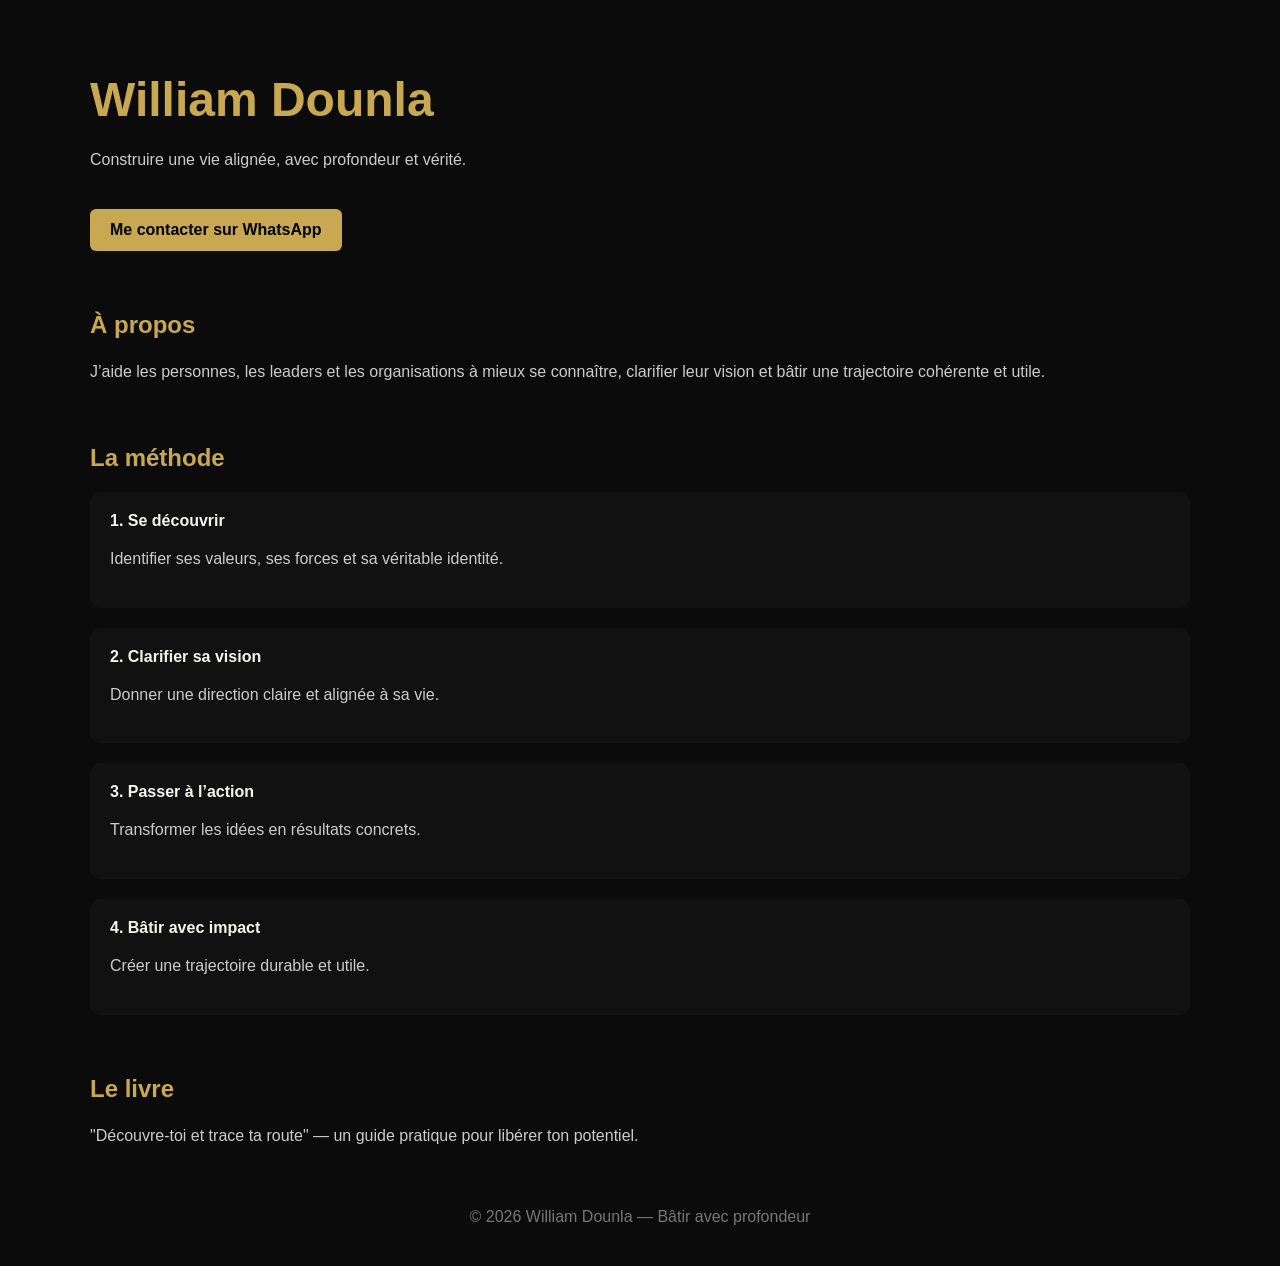
==== index.html @ b0b400df "Add files via upload" ====
<!DOCTYPE html>
<html lang="fr">
<head>
  <meta charset="UTF-8">
  <title>William Dounla</title>
  <meta name="viewport" content="width=device-width, initial-scale=1.0">

  <style>
    body {
      margin: 0;
      font-family: 'Segoe UI', sans-serif;
      background: #0b0b0b;
      color: #f5f5f0;
    }

    .container {
      max-width: 1100px;
      margin: auto;
      padding: 40px 20px;
    }

    h1 {
      font-size: 48px;
      color: #C8A951;
      margin-bottom: 20px;
    }

    h2 {
      color: #C8A951;
    }

    p {
      color: #ccc;
      line-height: 1.6;
    }

    .btn {
      display: inline-block;
      margin-top: 20px;
      padding: 12px 20px;
      background: #C8A951;
      color: black;
      text-decoration: none;
      border-radius: 6px;
      font-weight: bold;
    }

    .section {
      margin-top: 60px;
    }

    .card {
      background: #111;
      padding: 20px;
      border-radius: 10px;
      margin-top: 20px;
    }

    footer {
      margin-top: 60px;
      text-align: center;
      color: #777;
    }
  </style>
</head>

<body>

<div class="container">

  <h1>William Dounla</h1>

  <p>
    Construire une vie alignée, avec profondeur et vérité.
  </p>

  <a class="btn" href="https://wa.me/237699545260">Me contacter sur WhatsApp</a>

  <div class="section">
    <h2>À propos</h2>
    <p>
      J’aide les personnes, les leaders et les organisations à mieux se connaître,
      clarifier leur vision et bâtir une trajectoire cohérente et utile.
    </p>
  </div>

  <div class="section">
    <h2>La méthode</h2>

    <div class="card">
      <strong>1. Se découvrir</strong>
      <p>Identifier ses valeurs, ses forces et sa véritable identité.</p>
    </div>

    <div class="card">
      <strong>2. Clarifier sa vision</strong>
      <p>Donner une direction claire et alignée à sa vie.</p>
    </div>

    <div class="card">
      <strong>3. Passer à l’action</strong>
      <p>Transformer les idées en résultats concrets.</p>
    </div>

    <div class="card">
      <strong>4. Bâtir avec impact</strong>
      <p>Créer une trajectoire durable et utile.</p>
    </div>

  </div>

  <div class="section">
    <h2>Le livre</h2>
    <p>
      "Découvre-toi et trace ta route" — un guide pratique pour libérer ton potentiel.
    </p>
  </div>

  <footer>
    © 2026 William Dounla — Bâtir avec profondeur
  </footer>

</div>

</body>
</html>
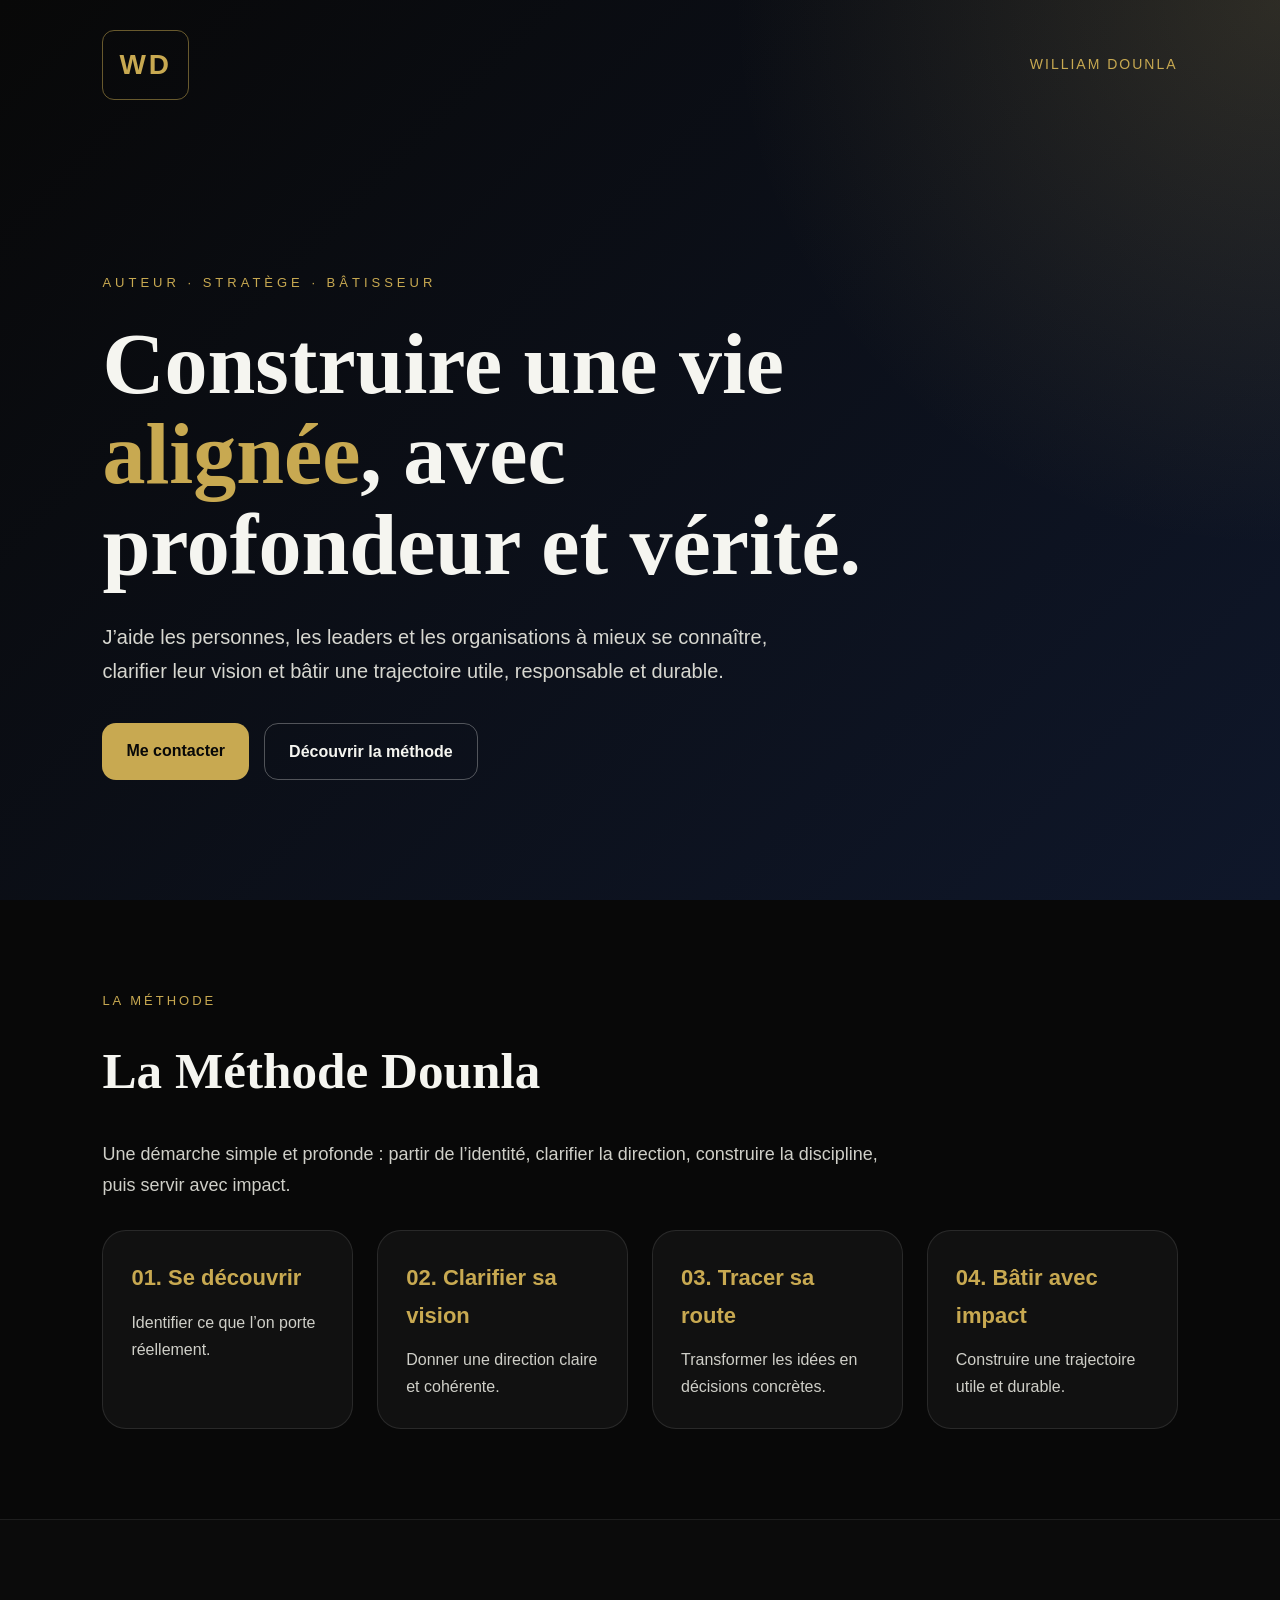
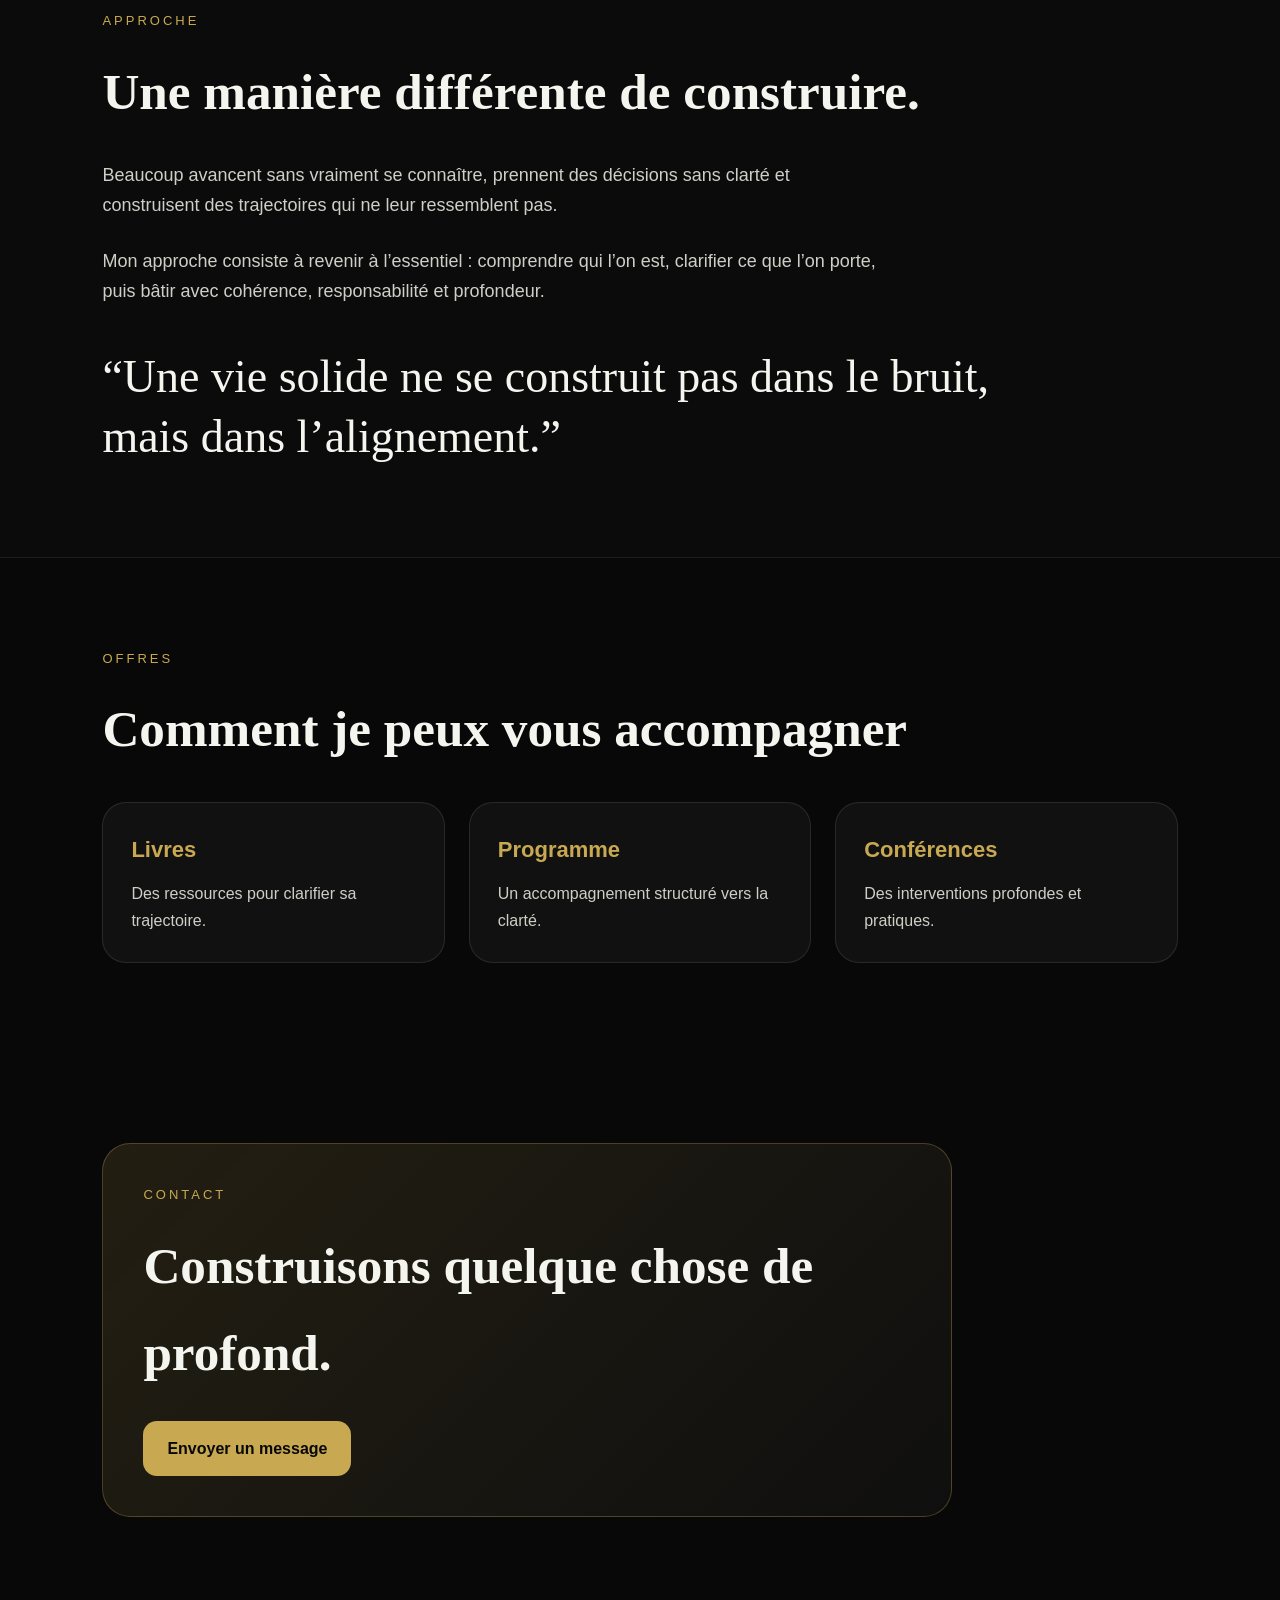
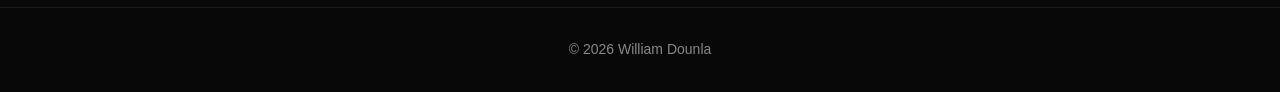
==== commit aa022d69: "Add files via upload" ====
--- a/index.html
+++ b/index.html
@@ -1,126 +1,316 @@
 <!DOCTYPE html>
 <html lang="fr">
 <head>
-  <meta charset="UTF-8">
+  <meta charset="UTF-8" />
+  <meta name="viewport" content="width=device-width, initial-scale=1.0" />
   <title>William Dounla</title>
-  <meta name="viewport" content="width=device-width, initial-scale=1.0">
 
   <style>
+    * {
+      margin: 0;
+      padding: 0;
+      box-sizing: border-box;
+    }
+
     body {
-      margin: 0;
-      font-family: 'Segoe UI', sans-serif;
-      background: #0b0b0b;
+      font-family: "Segoe UI", Arial, sans-serif;
+      background: #080808;
       color: #f5f5f0;
-    }
-
-    .container {
-      max-width: 1100px;
-      margin: auto;
-      padding: 40px 20px;
+      line-height: 1.7;
+    }
+
+    a {
+      text-decoration: none;
+    }
+
+    header {
+      min-height: 100vh;
+      padding: 30px 8%;
+      background:
+        radial-gradient(circle at top right, rgba(200,169,81,0.18), transparent 35%),
+        linear-gradient(135deg, #080808, #0f172a);
+      display: flex;
+      flex-direction: column;
+      justify-content: space-between;
+    }
+
+    nav {
+      display: flex;
+      justify-content: space-between;
+      align-items: center;
+    }
+
+    .logo {
+      color: #c8a951;
+      font-size: 28px;
+      font-weight: 700;
+      letter-spacing: 3px;
+      border: 1px solid rgba(200,169,81,0.5);
+      padding: 10px 16px;
+      border-radius: 12px;
+    }
+
+    nav span {
+      color: #c8a951;
+      font-size: 14px;
+      letter-spacing: 2px;
+      text-transform: uppercase;
+    }
+
+    .hero {
+      max-width: 850px;
+      padding: 90px 0;
+    }
+
+    .tag {
+      color: #c8a951;
+      text-transform: uppercase;
+      letter-spacing: 4px;
+      font-size: 13px;
+      margin-bottom: 25px;
     }
 
     h1 {
-      font-size: 48px;
-      color: #C8A951;
-      margin-bottom: 20px;
-    }
-
-    h2 {
-      color: #C8A951;
-    }
-
-    p {
-      color: #ccc;
-      line-height: 1.6;
+      font-family: Georgia, serif;
+      font-size: clamp(42px, 7vw, 86px);
+      line-height: 1.05;
+      margin-bottom: 30px;
+    }
+
+    h1 span {
+      color: #c8a951;
+    }
+
+    .hero p {
+      font-size: 20px;
+      color: #d7d7d0;
+      max-width: 720px;
+      margin-bottom: 35px;
+    }
+
+    .buttons {
+      display: flex;
+      flex-wrap: wrap;
+      gap: 15px;
     }
 
     .btn {
       display: inline-block;
-      margin-top: 20px;
-      padding: 12px 20px;
-      background: #C8A951;
-      color: black;
-      text-decoration: none;
-      border-radius: 6px;
-      font-weight: bold;
-    }
-
-    .section {
-      margin-top: 60px;
+      padding: 14px 24px;
+      border-radius: 14px;
+      font-weight: 700;
+      transition: 0.3s;
+    }
+
+    .btn-gold {
+      background: #c8a951;
+      color: #080808;
+    }
+
+    .btn-outline {
+      border: 1px solid rgba(245,245,240,0.3);
+      color: #f5f5f0;
+    }
+
+    .btn:hover {
+      transform: translateY(-3px);
+      opacity: 0.9;
+    }
+
+    section {
+      padding: 90px 8%;
+    }
+
+    .section-title {
+      color: #c8a951;
+      text-transform: uppercase;
+      letter-spacing: 3px;
+      font-size: 13px;
+      margin-bottom: 15px;
+    }
+
+    h2 {
+      font-family: Georgia, serif;
+      font-size: clamp(32px, 4vw, 52px);
+      margin-bottom: 25px;
+    }
+
+    .intro {
+      max-width: 780px;
+      color: #cfcfc8;
+      font-size: 18px;
+      margin-bottom: 25px;
+    }
+
+    .grid {
+      display: grid;
+      grid-template-columns: repeat(auto-fit, minmax(240px, 1fr));
+      gap: 24px;
+      margin-top: 30px;
     }
 
     .card {
-      background: #111;
-      padding: 20px;
-      border-radius: 10px;
-      margin-top: 20px;
+      background: rgba(255,255,255,0.04);
+      border: 1px solid rgba(255,255,255,0.1);
+      padding: 28px;
+      border-radius: 24px;
+    }
+
+    .card h3 {
+      color: #c8a951;
+      margin-bottom: 12px;
+      font-size: 22px;
+    }
+
+    .card p {
+      color: #cfcfc8;
+    }
+
+    .dark-section {
+      background: #0b0b0b;
+      border-top: 1px solid rgba(255,255,255,0.08);
+      border-bottom: 1px solid rgba(255,255,255,0.08);
+    }
+
+    .quote {
+      font-family: Georgia, serif;
+      font-size: clamp(28px, 4vw, 46px);
+      color: #f5f5f0;
+      max-width: 950px;
+      line-height: 1.3;
+      margin-top: 40px;
+    }
+
+    .contact-box {
+      background: linear-gradient(135deg, rgba(200,169,81,0.14), rgba(255,255,255,0.03));
+      border: 1px solid rgba(200,169,81,0.3);
+      border-radius: 28px;
+      padding: 40px;
+      max-width: 850px;
     }
 
     footer {
-      margin-top: 60px;
+      padding: 30px 8%;
+      color: #888;
+      border-top: 1px solid rgba(255,255,255,0.08);
       text-align: center;
-      color: #777;
+      font-size: 14px;
     }
   </style>
 </head>
 
 <body>
 
-<div class="container">
-
-  <h1>William Dounla</h1>
-
-  <p>
-    Construire une vie alignée, avec profondeur et vérité.
-  </p>
-
-  <a class="btn" href="https://wa.me/237699545260">Me contacter sur WhatsApp</a>
-
-  <div class="section">
-    <h2>À propos</h2>
+<header>
+  <nav>
+    <div class="logo">WD</div>
+    <span>William Dounla</span>
+  </nav>
+
+  <div class="hero">
+    <div class="tag">Auteur · Stratège · Bâtisseur</div>
+    <h1>Construire une vie <span>alignée</span>, avec profondeur et vérité.</h1>
     <p>
       J’aide les personnes, les leaders et les organisations à mieux se connaître,
-      clarifier leur vision et bâtir une trajectoire cohérente et utile.
+      clarifier leur vision et bâtir une trajectoire utile, responsable et durable.
     </p>
-  </div>
-
-  <div class="section">
-    <h2>La méthode</h2>
-
-    <div class="card">
-      <strong>1. Se découvrir</strong>
-      <p>Identifier ses valeurs, ses forces et sa véritable identité.</p>
-    </div>
-
-    <div class="card">
-      <strong>2. Clarifier sa vision</strong>
-      <p>Donner une direction claire et alignée à sa vie.</p>
-    </div>
-
-    <div class="card">
-      <strong>3. Passer à l’action</strong>
-      <p>Transformer les idées en résultats concrets.</p>
-    </div>
-
-    <div class="card">
-      <strong>4. Bâtir avec impact</strong>
-      <p>Créer une trajectoire durable et utile.</p>
-    </div>
-
-  </div>
-
-  <div class="section">
-    <h2>Le livre</h2>
-    <p>
-      "Découvre-toi et trace ta route" — un guide pratique pour libérer ton potentiel.
-    </p>
-  </div>
-
-  <footer>
-    © 2026 William Dounla — Bâtir avec profondeur
-  </footer>
-
-</div>
+
+    <div class="buttons">
+      <a class="btn btn-gold" href="#contact">Me contacter</a>
+      <a class="btn btn-outline" href="#methode">Découvrir la méthode</a>
+    </div>
+  </div>
+</header>
+
+<section id="methode">
+  <div class="section-title">La méthode</div>
+  <h2>La Méthode Dounla</h2>
+
+  <p class="intro">
+    Une démarche simple et profonde : partir de l’identité, clarifier la direction,
+    construire la discipline, puis servir avec impact.
+  </p>
+
+  <div class="grid">
+    <div class="card">
+      <h3>01. Se découvrir</h3>
+      <p>Identifier ce que l’on porte réellement.</p>
+    </div>
+
+    <div class="card">
+      <h3>02. Clarifier sa vision</h3>
+      <p>Donner une direction claire et cohérente.</p>
+    </div>
+
+    <div class="card">
+      <h3>03. Tracer sa route</h3>
+      <p>Transformer les idées en décisions concrètes.</p>
+    </div>
+
+    <div class="card">
+      <h3>04. Bâtir avec impact</h3>
+      <p>Construire une trajectoire utile et durable.</p>
+    </div>
+  </div>
+</section>
+
+<section class="dark-section">
+  <div class="section-title">Approche</div>
+  <h2>Une manière différente de construire.</h2>
+
+  <p class="intro">
+    Beaucoup avancent sans vraiment se connaître, prennent des décisions sans clarté
+    et construisent des trajectoires qui ne leur ressemblent pas.
+  </p>
+
+  <p class="intro">
+    Mon approche consiste à revenir à l’essentiel : comprendre qui l’on est,
+    clarifier ce que l’on porte, puis bâtir avec cohérence, responsabilité
+    et profondeur.
+  </p>
+
+  <div class="quote">
+    “Une vie solide ne se construit pas dans le bruit,
+    mais dans l’alignement.”
+  </div>
+</section>
+
+<section>
+  <div class="section-title">Offres</div>
+  <h2>Comment je peux vous accompagner</h2>
+
+  <div class="grid">
+    <div class="card">
+      <h3>Livres</h3>
+      <p>Des ressources pour clarifier sa trajectoire.</p>
+    </div>
+
+    <div class="card">
+      <h3>Programme</h3>
+      <p>Un accompagnement structuré vers la clarté.</p>
+    </div>
+
+    <div class="card">
+      <h3>Conférences</h3>
+      <p>Des interventions profondes et pratiques.</p>
+    </div>
+  </div>
+</section>
+
+<section id="contact">
+  <div class="contact-box">
+    <div class="section-title">Contact</div>
+    <h2>Construisons quelque chose de profond.</h2>
+
+    <a class="btn btn-gold" href="mailto:contact@williamdounla.com">
+      Envoyer un message
+    </a>
+  </div>
+</section>
+
+<footer>
+  © 2026 William Dounla
+</footer>
 
 </body>
 </html>
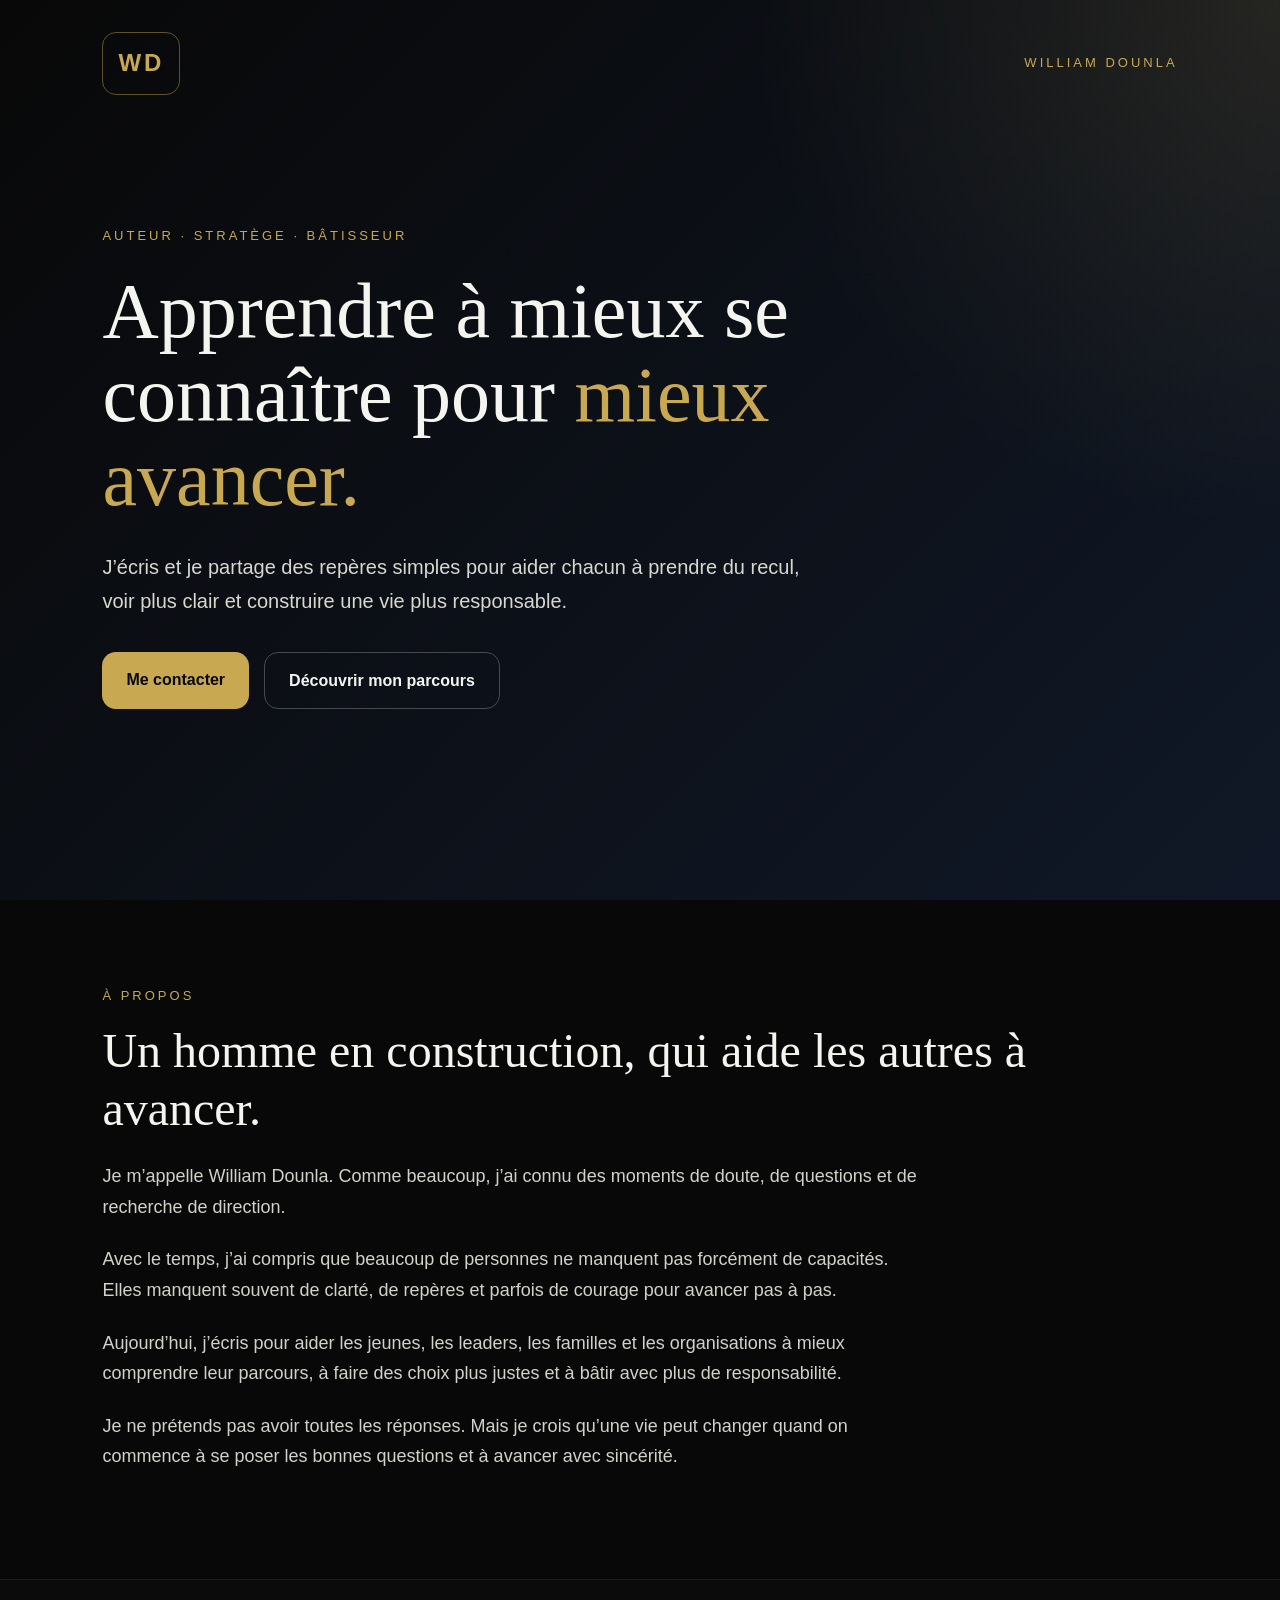
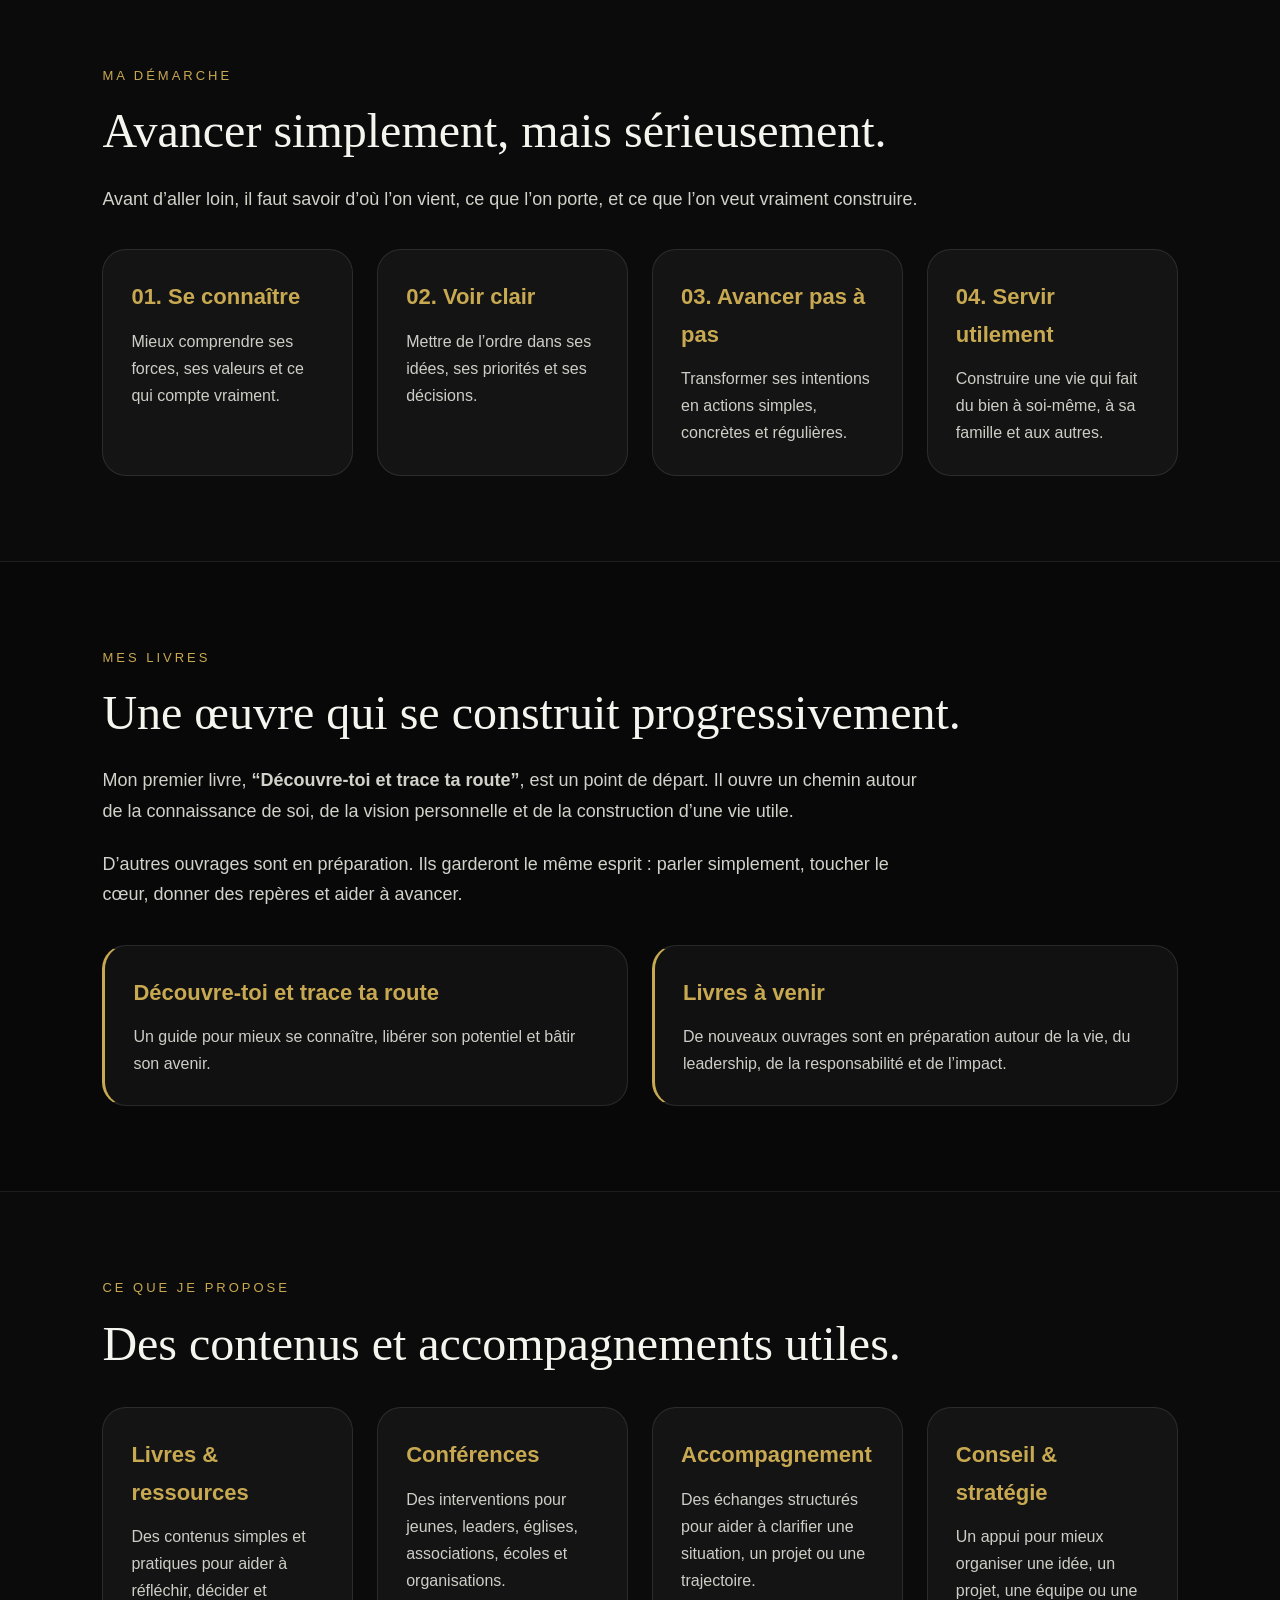
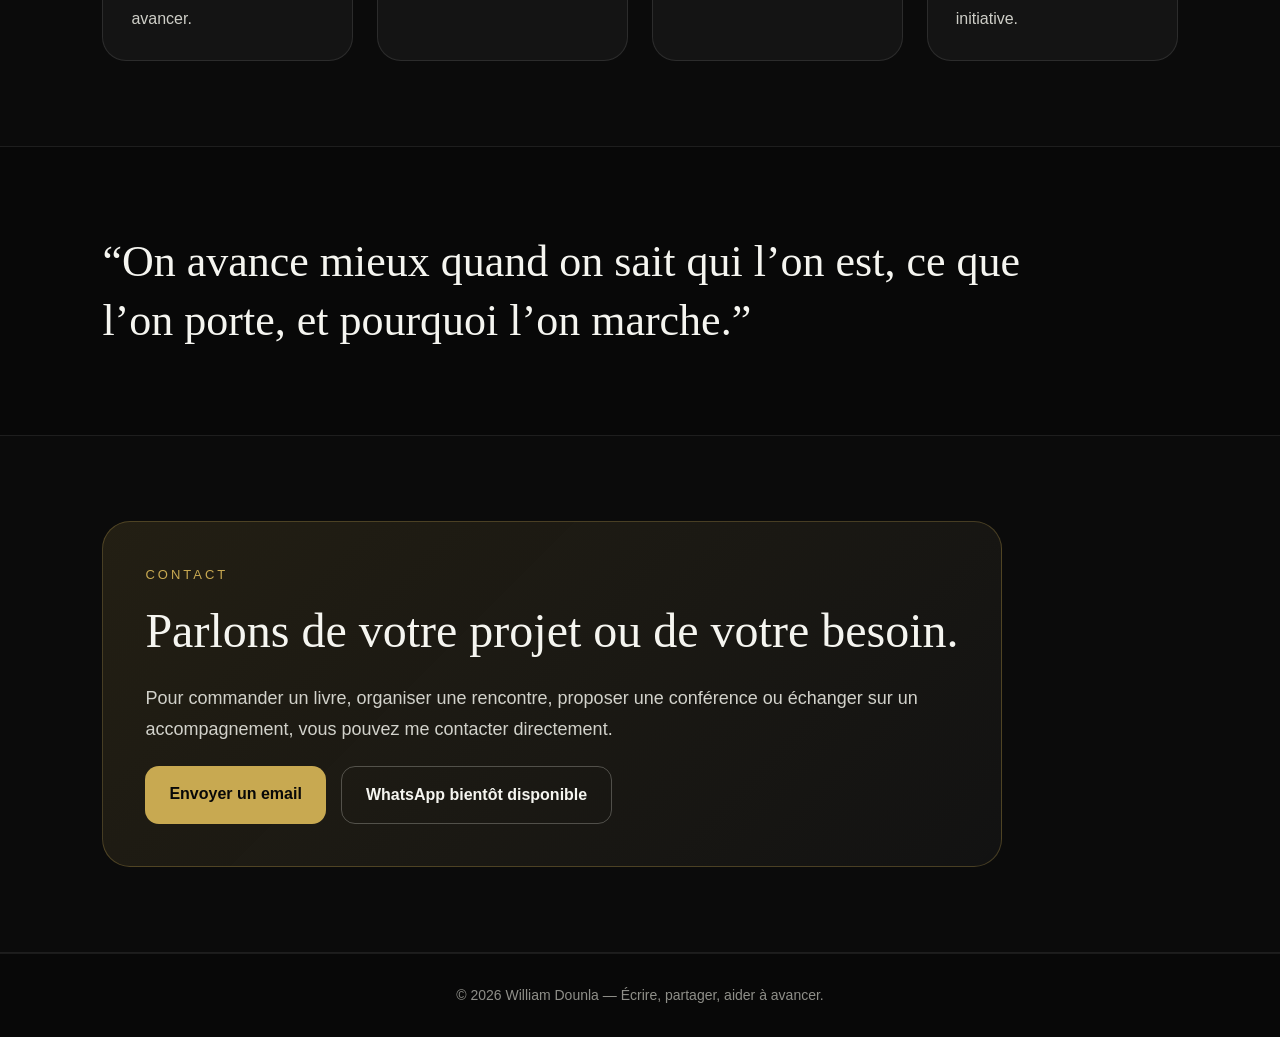
==== commit 4515728f: "Add files via upload" ====
--- a/index.html
+++ b/index.html
@@ -3,7 +3,7 @@
 <head>
   <meta charset="UTF-8" />
   <meta name="viewport" content="width=device-width, initial-scale=1.0" />
-  <title>William Dounla</title>
+  <title>William Dounla | Auteur & Stratège</title>
 
   <style>
     * {
@@ -12,6 +12,10 @@
       box-sizing: border-box;
     }
 
+    html {
+      scroll-behavior: smooth;
+    }
+
     body {
       font-family: "Segoe UI", Arial, sans-serif;
       background: #080808;
@@ -21,60 +25,62 @@
 
     a {
       text-decoration: none;
+      color: inherit;
     }
 
     header {
       min-height: 100vh;
-      padding: 30px 8%;
+      padding: 32px 8%;
       background:
-        radial-gradient(circle at top right, rgba(200,169,81,0.18), transparent 35%),
-        linear-gradient(135deg, #080808, #0f172a);
+        radial-gradient(circle at top right, rgba(200,169,81,0.13), transparent 34%),
+        linear-gradient(135deg, #080808, #101827);
       display: flex;
       flex-direction: column;
-      justify-content: space-between;
     }
 
     nav {
       display: flex;
       justify-content: space-between;
       align-items: center;
+      margin-bottom: 90px;
     }
 
     .logo {
-      color: #c8a951;
-      font-size: 28px;
+      border: 1px solid rgba(200,169,81,0.45);
+      color: #c8a951;
+      padding: 10px 15px;
+      border-radius: 14px;
       font-weight: 700;
       letter-spacing: 3px;
-      border: 1px solid rgba(200,169,81,0.5);
-      padding: 10px 16px;
-      border-radius: 12px;
-    }
-
-    nav span {
-      color: #c8a951;
-      font-size: 14px;
-      letter-spacing: 2px;
+      font-size: 24px;
+    }
+
+    .nav-name {
+      color: #c8a951;
+      font-size: 13px;
+      letter-spacing: 3px;
       text-transform: uppercase;
     }
 
     .hero {
-      max-width: 850px;
-      padding: 90px 0;
-    }
-
-    .tag {
-      color: #c8a951;
+      max-width: 880px;
+      margin-top: 40px;
+    }
+
+    .small-title {
+      color: #c8a951;
+      letter-spacing: 3px;
       text-transform: uppercase;
-      letter-spacing: 4px;
       font-size: 13px;
-      margin-bottom: 25px;
+      margin-bottom: 22px;
     }
 
     h1 {
       font-family: Georgia, serif;
-      font-size: clamp(42px, 7vw, 86px);
-      line-height: 1.05;
-      margin-bottom: 30px;
+      font-size: clamp(42px, 7vw, 78px);
+      line-height: 1.08;
+      margin-bottom: 28px;
+      font-weight: 500;
     }
 
     h1 span {
@@ -82,10 +88,10 @@
     }
 
     .hero p {
+      max-width: 720px;
+      color: #d8d8d0;
       font-size: 20px;
-      color: #d7d7d0;
-      max-width: 720px;
-      margin-bottom: 35px;
+      margin-bottom: 34px;
     }
 
     .buttons {
@@ -99,7 +105,7 @@
       padding: 14px 24px;
       border-radius: 14px;
       font-weight: 700;
-      transition: 0.3s;
+      transition: 0.3s ease;
     }
 
     .btn-gold {
@@ -107,46 +113,54 @@
       color: #080808;
     }
 
-    .btn-outline {
-      border: 1px solid rgba(245,245,240,0.3);
+    .btn-dark {
+      border: 1px solid rgba(245,245,240,0.25);
       color: #f5f5f0;
     }
 
     .btn:hover {
-      transform: translateY(-3px);
+      transform: translateY(-2px);
       opacity: 0.9;
     }
 
     section {
-      padding: 90px 8%;
-    }
-
-    .section-title {
-      color: #c8a951;
+      padding: 85px 8%;
+    }
+
+    .dark-section {
+      background: #0b0b0b;
+      border-top: 1px solid rgba(255,255,255,0.08);
+      border-bottom: 1px solid rgba(255,255,255,0.08);
+    }
+
+    .section-label {
+      color: #c8a951;
+      font-size: 13px;
+      letter-spacing: 3px;
       text-transform: uppercase;
-      letter-spacing: 3px;
-      font-size: 13px;
       margin-bottom: 15px;
     }
 
     h2 {
       font-family: Georgia, serif;
-      font-size: clamp(32px, 4vw, 52px);
-      margin-bottom: 25px;
-    }
-
-    .intro {
-      max-width: 780px;
-      color: #cfcfc8;
+      font-size: clamp(31px, 4vw, 48px);
+      line-height: 1.2;
+      margin-bottom: 24px;
+      font-weight: 500;
+    }
+
+    .text {
+      max-width: 820px;
+      color: #d2d2cb;
       font-size: 18px;
-      margin-bottom: 25px;
+      margin-bottom: 22px;
     }
 
     .grid {
       display: grid;
       grid-template-columns: repeat(auto-fit, minmax(240px, 1fr));
       gap: 24px;
-      margin-top: 30px;
+      margin-top: 35px;
     }
 
     .card {
@@ -158,43 +172,72 @@
 
     .card h3 {
       color: #c8a951;
+      font-size: 22px;
       margin-bottom: 12px;
-      font-size: 22px;
     }
 
     .card p {
-      color: #cfcfc8;
-    }
-
-    .dark-section {
-      background: #0b0b0b;
-      border-top: 1px solid rgba(255,255,255,0.08);
-      border-bottom: 1px solid rgba(255,255,255,0.08);
+      color: #cecec7;
+      font-size: 16px;
+    }
+
+    .book-card {
+      border-left: 3px solid #c8a951;
     }
 
     .quote {
       font-family: Georgia, serif;
-      font-size: clamp(28px, 4vw, 46px);
+      font-size: clamp(28px, 4vw, 44px);
+      line-height: 1.35;
+      max-width: 950px;
       color: #f5f5f0;
-      max-width: 950px;
-      line-height: 1.3;
-      margin-top: 40px;
+    }
+
+    .quote span {
+      color: #c8a951;
     }
 
     .contact-box {
-      background: linear-gradient(135deg, rgba(200,169,81,0.14), rgba(255,255,255,0.03));
-      border: 1px solid rgba(200,169,81,0.3);
+      max-width: 900px;
+      padding: 42px;
       border-radius: 28px;
-      padding: 40px;
-      max-width: 850px;
+      border: 1px solid rgba(200,169,81,0.28);
+      background: linear-gradient(135deg, rgba(200,169,81,0.13), rgba(255,255,255,0.03));
     }
 
     footer {
       padding: 30px 8%;
-      color: #888;
+      text-align: center;
+      color: #8f8f89;
       border-top: 1px solid rgba(255,255,255,0.08);
-      text-align: center;
       font-size: 14px;
+    }
+
+    @media (max-width: 720px) {
+      header {
+        min-height: auto;
+        padding: 28px 6% 70px;
+      }
+
+      nav {
+        align-items: flex-start;
+        flex-direction: column;
+        gap: 14px;
+        margin-bottom: 60px;
+      }
+
+      section {
+        padding: 65px 6%;
+      }
+
+      .hero p,
+      .text {
+        font-size: 17px;
+      }
+
+      .contact-box {
+        padding: 28px;
+      }
     }
   </style>
 </head>
@@ -204,112 +247,166 @@
 <header>
   <nav>
     <div class="logo">WD</div>
-    <span>William Dounla</span>
+    <div class="nav-name">William Dounla</div>
   </nav>
 
   <div class="hero">
-    <div class="tag">Auteur · Stratège · Bâtisseur</div>
-    <h1>Construire une vie <span>alignée</span>, avec profondeur et vérité.</h1>
+    <div class="small-title">Auteur · Stratège · Bâtisseur</div>
+
+    <h1>Apprendre à mieux se connaître pour <span>mieux avancer.</span></h1>
+
     <p>
-      J’aide les personnes, les leaders et les organisations à mieux se connaître,
-      clarifier leur vision et bâtir une trajectoire utile, responsable et durable.
+      J’écris et je partage des repères simples pour aider chacun à prendre du recul,
+      voir plus clair et construire une vie plus responsable.
     </p>
 
     <div class="buttons">
       <a class="btn btn-gold" href="#contact">Me contacter</a>
-      <a class="btn btn-outline" href="#methode">Découvrir la méthode</a>
+      <a class="btn btn-dark" href="#apropos">Découvrir mon parcours</a>
     </div>
   </div>
 </header>
 
-<section id="methode">
-  <div class="section-title">La méthode</div>
-  <h2>La Méthode Dounla</h2>
-
-  <p class="intro">
-    Une démarche simple et profonde : partir de l’identité, clarifier la direction,
-    construire la discipline, puis servir avec impact.
+<section id="apropos">
+  <div class="section-label">À propos</div>
+  <h2>Un homme en construction, qui aide les autres à avancer.</h2>
+
+  <p class="text">
+    Je m’appelle William Dounla. Comme beaucoup, j’ai connu des moments de doute,
+    de questions et de recherche de direction.
+  </p>
+
+  <p class="text">
+    Avec le temps, j’ai compris que beaucoup de personnes ne manquent pas forcément
+    de capacités. Elles manquent souvent de clarté, de repères et parfois de courage
+    pour avancer pas à pas.
+  </p>
+
+  <p class="text">
+    Aujourd’hui, j’écris pour aider les jeunes, les leaders, les familles et les
+    organisations à mieux comprendre leur parcours, à faire des choix plus justes
+    et à bâtir avec plus de responsabilité.
+  </p>
+
+  <p class="text">
+    Je ne prétends pas avoir toutes les réponses. Mais je crois qu’une vie peut
+    changer quand on commence à se poser les bonnes questions et à avancer avec sincérité.
+  </p>
+</section>
+
+<section class="dark-section" id="demarche">
+  <div class="section-label">Ma démarche</div>
+  <h2>Avancer simplement, mais sérieusement.</h2>
+
+  <p class="text">
+    Avant d’aller loin, il faut savoir d’où l’on vient, ce que l’on porte,
+    et ce que l’on veut vraiment construire.
   </p>
 
   <div class="grid">
     <div class="card">
-      <h3>01. Se découvrir</h3>
-      <p>Identifier ce que l’on porte réellement.</p>
-    </div>
-
-    <div class="card">
-      <h3>02. Clarifier sa vision</h3>
-      <p>Donner une direction claire et cohérente.</p>
-    </div>
-
-    <div class="card">
-      <h3>03. Tracer sa route</h3>
-      <p>Transformer les idées en décisions concrètes.</p>
-    </div>
-
-    <div class="card">
-      <h3>04. Bâtir avec impact</h3>
-      <p>Construire une trajectoire utile et durable.</p>
-    </div>
-  </div>
-</section>
-
-<section class="dark-section">
-  <div class="section-title">Approche</div>
-  <h2>Une manière différente de construire.</h2>
-
-  <p class="intro">
-    Beaucoup avancent sans vraiment se connaître, prennent des décisions sans clarté
-    et construisent des trajectoires qui ne leur ressemblent pas.
-  </p>
-
-  <p class="intro">
-    Mon approche consiste à revenir à l’essentiel : comprendre qui l’on est,
-    clarifier ce que l’on porte, puis bâtir avec cohérence, responsabilité
-    et profondeur.
-  </p>
-
+      <h3>01. Se connaître</h3>
+      <p>Mieux comprendre ses forces, ses valeurs et ce qui compte vraiment.</p>
+    </div>
+
+    <div class="card">
+      <h3>02. Voir clair</h3>
+      <p>Mettre de l’ordre dans ses idées, ses priorités et ses décisions.</p>
+    </div>
+
+    <div class="card">
+      <h3>03. Avancer pas à pas</h3>
+      <p>Transformer ses intentions en actions simples, concrètes et régulières.</p>
+    </div>
+
+    <div class="card">
+      <h3>04. Servir utilement</h3>
+      <p>Construire une vie qui fait du bien à soi-même, à sa famille et aux autres.</p>
+    </div>
+  </div>
+</section>
+
+<section id="livres">
+  <div class="section-label">Mes livres</div>
+  <h2>Une œuvre qui se construit progressivement.</h2>
+
+  <p class="text">
+    Mon premier livre, <strong>“Découvre-toi et trace ta route”</strong>, est un point de départ.
+    Il ouvre un chemin autour de la connaissance de soi, de la vision personnelle
+    et de la construction d’une vie utile.
+  </p>
+
+  <p class="text">
+    D’autres ouvrages sont en préparation. Ils garderont le même esprit :
+    parler simplement, toucher le cœur, donner des repères et aider à avancer.
+  </p>
+
+  <div class="grid">
+    <div class="card book-card">
+      <h3>Découvre-toi et trace ta route</h3>
+      <p>Un guide pour mieux se connaître, libérer son potentiel et bâtir son avenir.</p>
+    </div>
+
+    <div class="card book-card">
+      <h3>Livres à venir</h3>
+      <p>De nouveaux ouvrages sont en préparation autour de la vie, du leadership, de la responsabilité et de l’impact.</p>
+    </div>
+  </div>
+</section>
+
+<section class="dark-section" id="offres">
+  <div class="section-label">Ce que je propose</div>
+  <h2>Des contenus et accompagnements utiles.</h2>
+
+  <div class="grid">
+    <div class="card">
+      <h3>Livres & ressources</h3>
+      <p>Des contenus simples et pratiques pour aider à réfléchir, décider et avancer.</p>
+    </div>
+
+    <div class="card">
+      <h3>Conférences</h3>
+      <p>Des interventions pour jeunes, leaders, églises, associations, écoles et organisations.</p>
+    </div>
+
+    <div class="card">
+      <h3>Accompagnement</h3>
+      <p>Des échanges structurés pour aider à clarifier une situation, un projet ou une trajectoire.</p>
+    </div>
+
+    <div class="card">
+      <h3>Conseil & stratégie</h3>
+      <p>Un appui pour mieux organiser une idée, un projet, une équipe ou une initiative.</p>
+    </div>
+  </div>
+</section>
+
+<section>
   <div class="quote">
-    “Une vie solide ne se construit pas dans le bruit,
-    mais dans l’alignement.”
-  </div>
-</section>
-
-<section>
-  <div class="section-title">Offres</div>
-  <h2>Comment je peux vous accompagner</h2>
-
-  <div class="grid">
-    <div class="card">
-      <h3>Livres</h3>
-      <p>Des ressources pour clarifier sa trajectoire.</p>
-    </div>
-
-    <div class="card">
-      <h3>Programme</h3>
-      <p>Un accompagnement structuré vers la clarté.</p>
-    </div>
-
-    <div class="card">
-      <h3>Conférences</h3>
-      <p>Des interventions profondes et pratiques.</p>
-    </div>
-  </div>
-</section>
-
-<section id="contact">
+    “On avance mieux quand on sait qui l’on est,
+    ce que l’on porte, et pourquoi l’on marche.”
+  </div>
+</section>
+
+<section id="contact" class="dark-section">
   <div class="contact-box">
-    <div class="section-title">Contact</div>
-    <h2>Construisons quelque chose de profond.</h2>
-
-    <a class="btn btn-gold" href="mailto:contact@williamdounla.com">
-      Envoyer un message
-    </a>
+    <div class="section-label">Contact</div>
+    <h2>Parlons de votre projet ou de votre besoin.</h2>
+
+    <p class="text">
+      Pour commander un livre, organiser une rencontre, proposer une conférence
+      ou échanger sur un accompagnement, vous pouvez me contacter directement.
+    </p>
+
+    <div class="buttons">
+      <a class="btn btn-gold" href="mailto:contact@williamdounla.com">Envoyer un email</a>
+      <a class="btn btn-dark" href="#">WhatsApp bientôt disponible</a>
+    </div>
   </div>
 </section>
 
 <footer>
-  © 2026 William Dounla
+  © 2026 William Dounla — Écrire, partager, aider à avancer.
 </footer>
 
 </body>
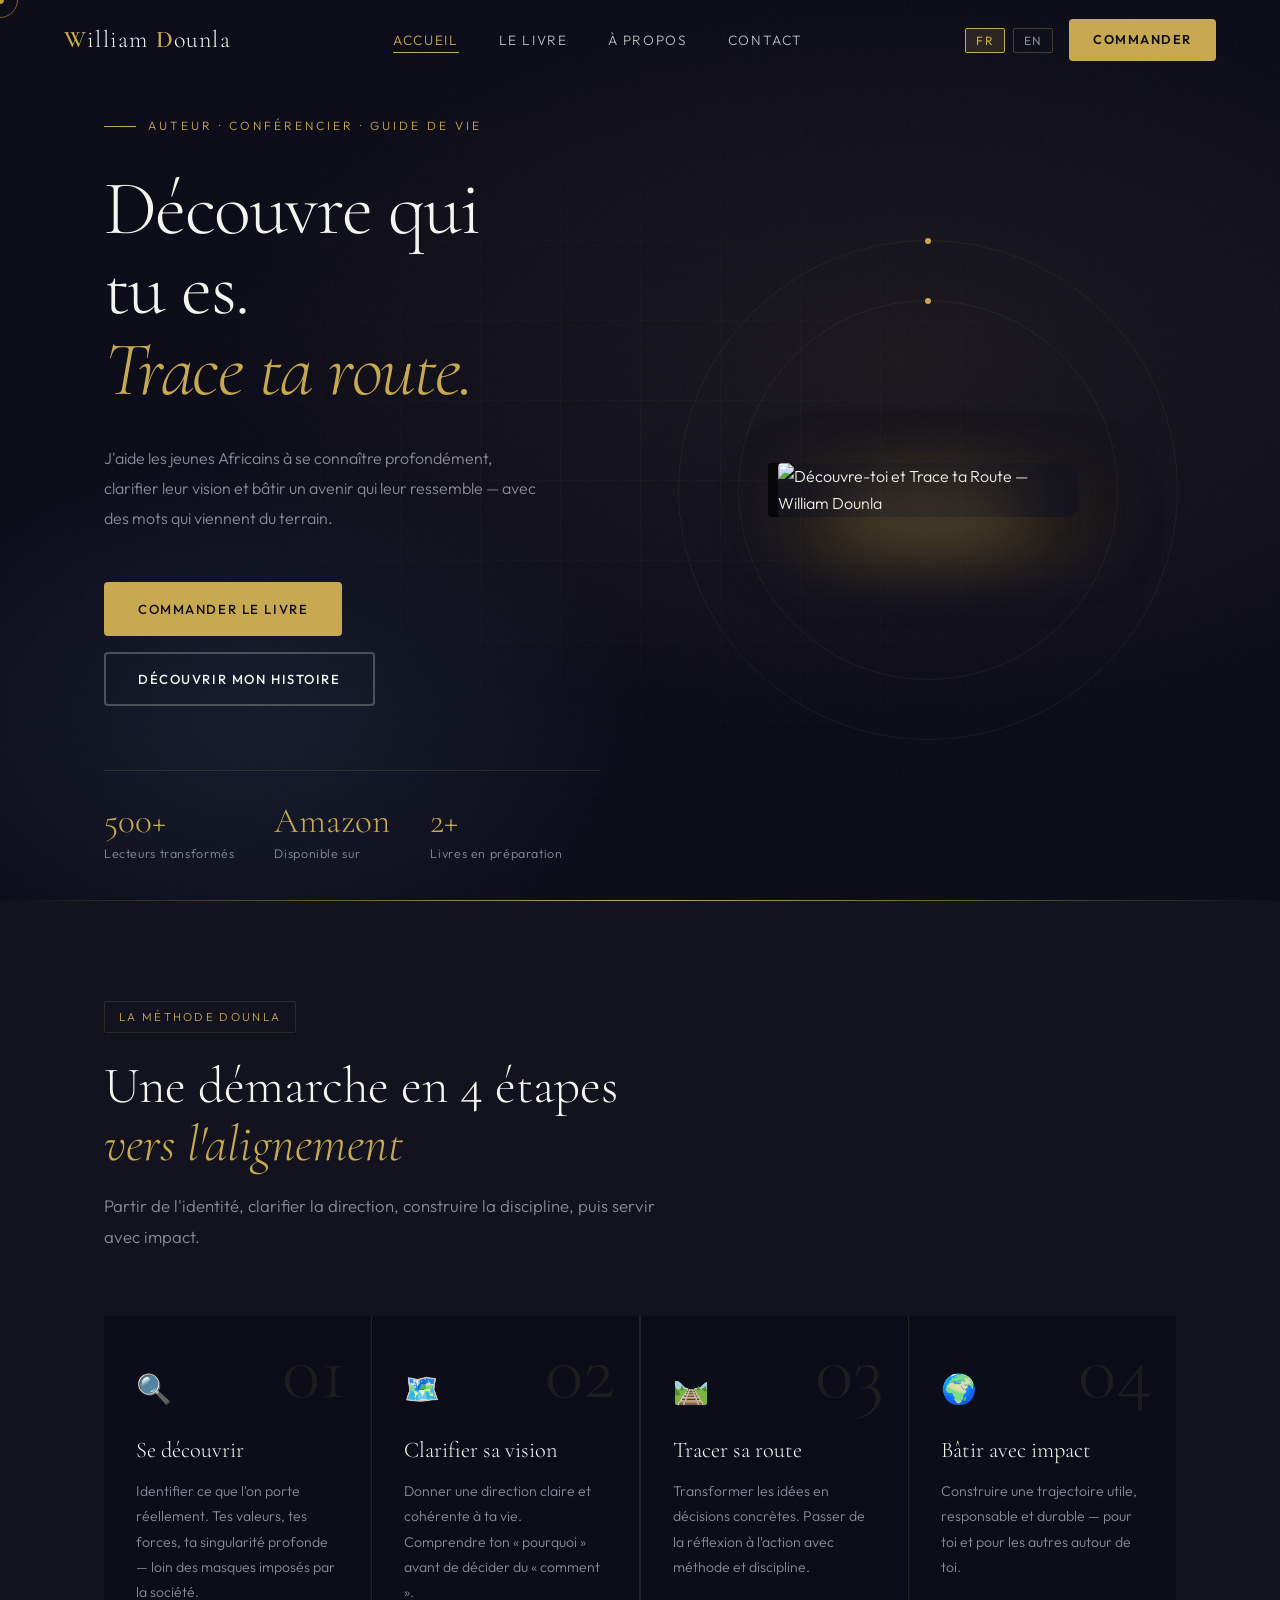
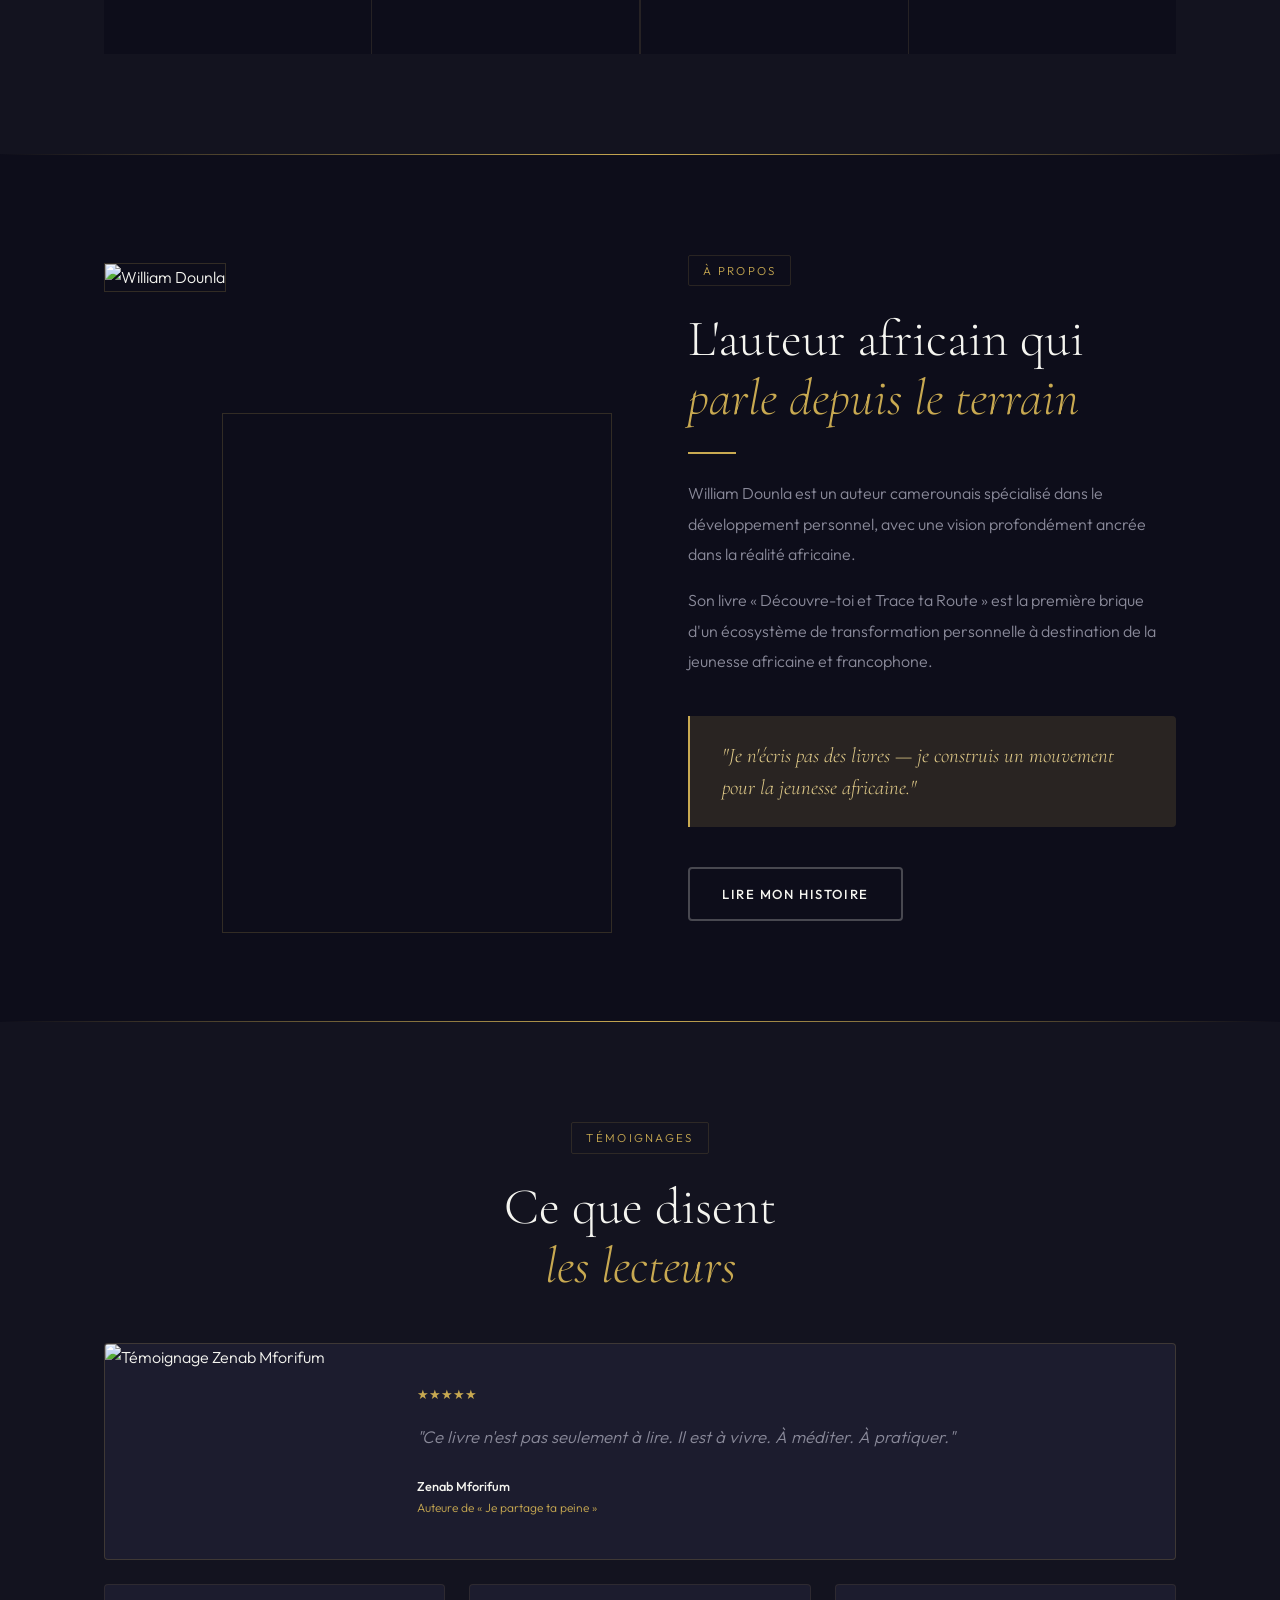
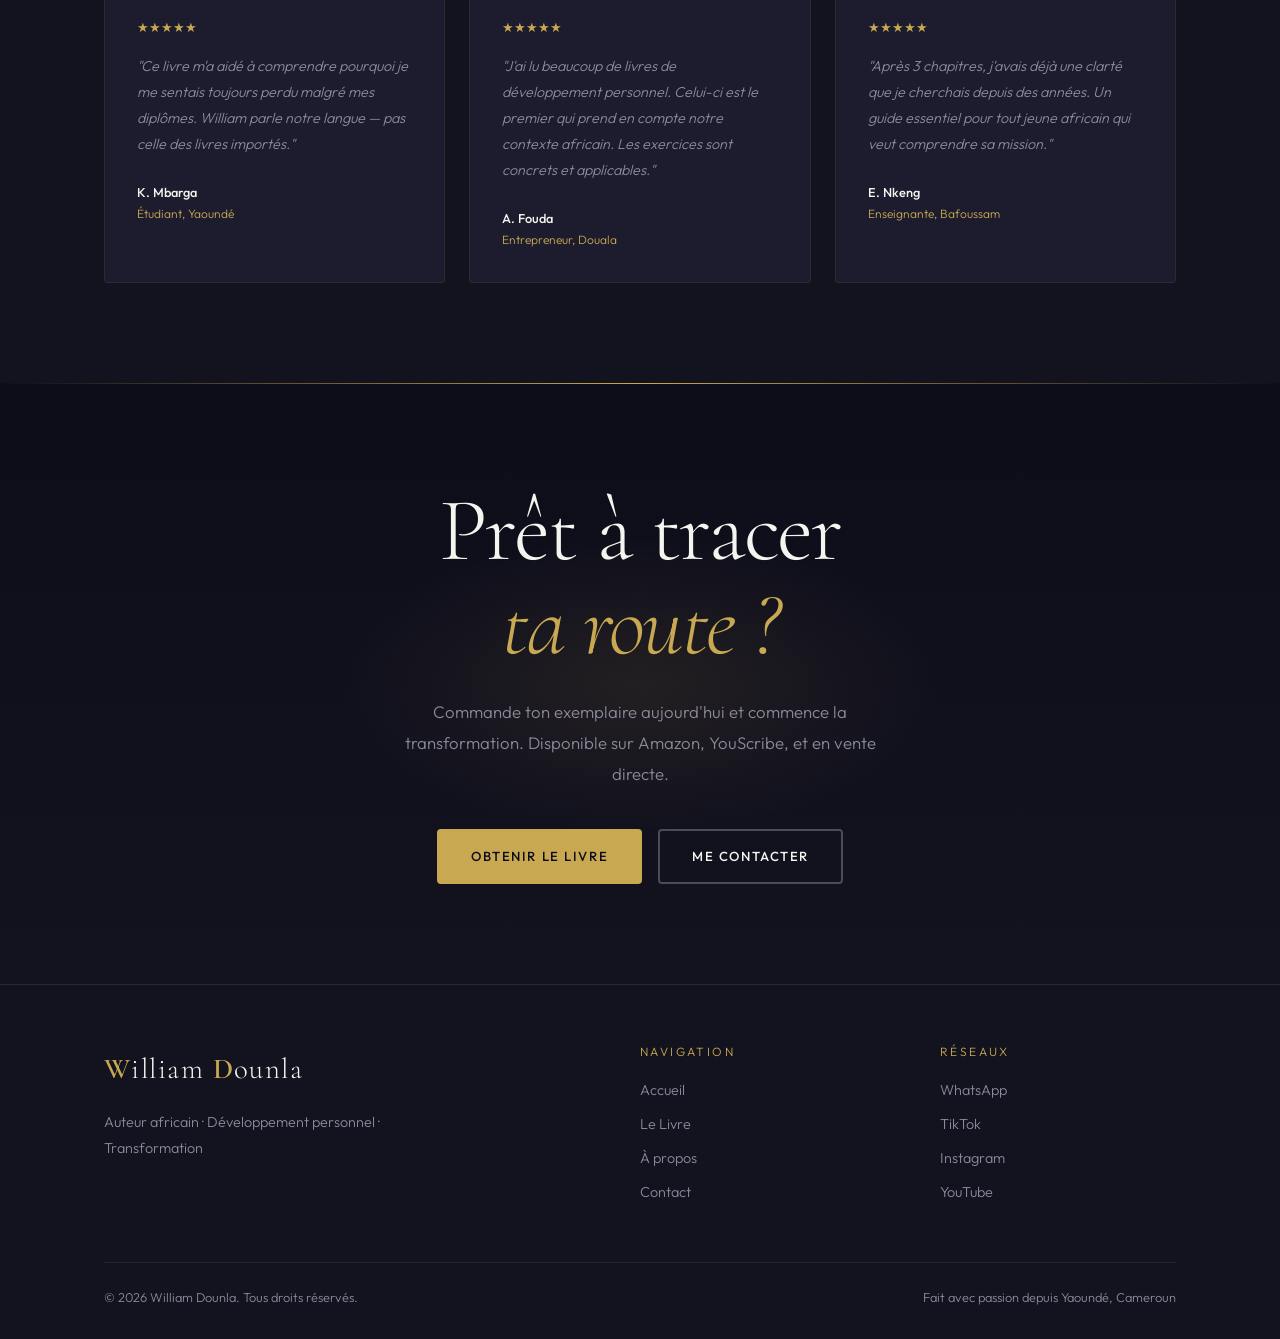
==== commit 6d168667: "Add files via upload" ====
--- a/index.html
+++ b/index.html
@@ -1,413 +1,580 @@
-<!DOCTYPE html>
-<html lang="fr">
-<head>
-  <meta charset="UTF-8" />
-  <meta name="viewport" content="width=device-width, initial-scale=1.0" />
-  <title>William Dounla | Auteur & Stratège</title>
-
-  <style>
-    * {
-      margin: 0;
-      padding: 0;
-      box-sizing: border-box;
-    }
-
-    html {
-      scroll-behavior: smooth;
-    }
-
-    body {
-      font-family: "Segoe UI", Arial, sans-serif;
-      background: #080808;
-      color: #f5f5f0;
-      line-height: 1.7;
-    }
-
-    a {
-      text-decoration: none;
-      color: inherit;
-    }
-
-    header {
-      min-height: 100vh;
-      padding: 32px 8%;
-      background:
-        radial-gradient(circle at top right, rgba(200,169,81,0.13), transparent 34%),
-        linear-gradient(135deg, #080808, #101827);
-      display: flex;
-      flex-direction: column;
-    }
-
-    nav {
-      display: flex;
-      justify-content: space-between;
-      align-items: center;
-      margin-bottom: 90px;
-    }
-
-    .logo {
-      border: 1px solid rgba(200,169,81,0.45);
-      color: #c8a951;
-      padding: 10px 15px;
-      border-radius: 14px;
-      font-weight: 700;
-      letter-spacing: 3px;
-      font-size: 24px;
-    }
-
-    .nav-name {
-      color: #c8a951;
-      font-size: 13px;
-      letter-spacing: 3px;
-      text-transform: uppercase;
-    }
-
-    .hero {
-      max-width: 880px;
-      margin-top: 40px;
-    }
-
-    .small-title {
-      color: #c8a951;
-      letter-spacing: 3px;
-      text-transform: uppercase;
-      font-size: 13px;
-      margin-bottom: 22px;
-    }
-
-    h1 {
-      font-family: Georgia, serif;
-      font-size: clamp(42px, 7vw, 78px);
-      line-height: 1.08;
-      margin-bottom: 28px;
-      font-weight: 500;
-    }
-
-    h1 span {
-      color: #c8a951;
-    }
-
-    .hero p {
-      max-width: 720px;
-      color: #d8d8d0;
-      font-size: 20px;
-      margin-bottom: 34px;
-    }
-
-    .buttons {
-      display: flex;
-      flex-wrap: wrap;
-      gap: 15px;
-    }
-
-    .btn {
-      display: inline-block;
-      padding: 14px 24px;
-      border-radius: 14px;
-      font-weight: 700;
-      transition: 0.3s ease;
-    }
-
-    .btn-gold {
-      background: #c8a951;
-      color: #080808;
-    }
-
-    .btn-dark {
-      border: 1px solid rgba(245,245,240,0.25);
-      color: #f5f5f0;
-    }
-
-    .btn:hover {
-      transform: translateY(-2px);
-      opacity: 0.9;
-    }
-
-    section {
-      padding: 85px 8%;
-    }
-
-    .dark-section {
-      background: #0b0b0b;
-      border-top: 1px solid rgba(255,255,255,0.08);
-      border-bottom: 1px solid rgba(255,255,255,0.08);
-    }
-
-    .section-label {
-      color: #c8a951;
-      font-size: 13px;
-      letter-spacing: 3px;
-      text-transform: uppercase;
-      margin-bottom: 15px;
-    }
-
-    h2 {
-      font-family: Georgia, serif;
-      font-size: clamp(31px, 4vw, 48px);
-      line-height: 1.2;
-      margin-bottom: 24px;
-      font-weight: 500;
-    }
-
-    .text {
-      max-width: 820px;
-      color: #d2d2cb;
-      font-size: 18px;
-      margin-bottom: 22px;
-    }
-
-    .grid {
-      display: grid;
-      grid-template-columns: repeat(auto-fit, minmax(240px, 1fr));
-      gap: 24px;
-      margin-top: 35px;
-    }
-
-    .card {
-      background: rgba(255,255,255,0.04);
-      border: 1px solid rgba(255,255,255,0.1);
-      padding: 28px;
-      border-radius: 24px;
-    }
-
-    .card h3 {
-      color: #c8a951;
-      font-size: 22px;
-      margin-bottom: 12px;
-    }
-
-    .card p {
-      color: #cecec7;
-      font-size: 16px;
-    }
-
-    .book-card {
-      border-left: 3px solid #c8a951;
-    }
-
-    .quote {
-      font-family: Georgia, serif;
-      font-size: clamp(28px, 4vw, 44px);
-      line-height: 1.35;
-      max-width: 950px;
-      color: #f5f5f0;
-    }
-
-    .quote span {
-      color: #c8a951;
-    }
-
-    .contact-box {
-      max-width: 900px;
-      padding: 42px;
-      border-radius: 28px;
-      border: 1px solid rgba(200,169,81,0.28);
-      background: linear-gradient(135deg, rgba(200,169,81,0.13), rgba(255,255,255,0.03));
-    }
-
-    footer {
-      padding: 30px 8%;
-      text-align: center;
-      color: #8f8f89;
-      border-top: 1px solid rgba(255,255,255,0.08);
-      font-size: 14px;
-    }
-
-    @media (max-width: 720px) {
-      header {
-        min-height: auto;
-        padding: 28px 6% 70px;
-      }
-
-      nav {
-        align-items: flex-start;
-        flex-direction: column;
-        gap: 14px;
-        margin-bottom: 60px;
-      }
-
-      section {
-        padding: 65px 6%;
-      }
-
-      .hero p,
-      .text {
-        font-size: 17px;
-      }
-
-      .contact-box {
-        padding: 28px;
-      }
-    }
-  </style>
-</head>
-
-<body>
-
-<header>
-  <nav>
-    <div class="logo">WD</div>
-    <div class="nav-name">William Dounla</div>
-  </nav>
-
-  <div class="hero">
-    <div class="small-title">Auteur · Stratège · Bâtisseur</div>
-
-    <h1>Apprendre à mieux se connaître pour <span>mieux avancer.</span></h1>
-
-    <p>
-      J’écris et je partage des repères simples pour aider chacun à prendre du recul,
-      voir plus clair et construire une vie plus responsable.
-    </p>
-
-    <div class="buttons">
-      <a class="btn btn-gold" href="#contact">Me contacter</a>
-      <a class="btn btn-dark" href="#apropos">Découvrir mon parcours</a>
-    </div>
-  </div>
-</header>
-
-<section id="apropos">
-  <div class="section-label">À propos</div>
-  <h2>Un homme en construction, qui aide les autres à avancer.</h2>
-
-  <p class="text">
-    Je m’appelle William Dounla. Comme beaucoup, j’ai connu des moments de doute,
-    de questions et de recherche de direction.
-  </p>
-
-  <p class="text">
-    Avec le temps, j’ai compris que beaucoup de personnes ne manquent pas forcément
-    de capacités. Elles manquent souvent de clarté, de repères et parfois de courage
-    pour avancer pas à pas.
-  </p>
-
-  <p class="text">
-    Aujourd’hui, j’écris pour aider les jeunes, les leaders, les familles et les
-    organisations à mieux comprendre leur parcours, à faire des choix plus justes
-    et à bâtir avec plus de responsabilité.
-  </p>
-
-  <p class="text">
-    Je ne prétends pas avoir toutes les réponses. Mais je crois qu’une vie peut
-    changer quand on commence à se poser les bonnes questions et à avancer avec sincérité.
-  </p>
-</section>
-
-<section class="dark-section" id="demarche">
-  <div class="section-label">Ma démarche</div>
-  <h2>Avancer simplement, mais sérieusement.</h2>
-
-  <p class="text">
-    Avant d’aller loin, il faut savoir d’où l’on vient, ce que l’on porte,
-    et ce que l’on veut vraiment construire.
-  </p>
-
-  <div class="grid">
-    <div class="card">
-      <h3>01. Se connaître</h3>
-      <p>Mieux comprendre ses forces, ses valeurs et ce qui compte vraiment.</p>
-    </div>
-
-    <div class="card">
-      <h3>02. Voir clair</h3>
-      <p>Mettre de l’ordre dans ses idées, ses priorités et ses décisions.</p>
-    </div>
-
-    <div class="card">
-      <h3>03. Avancer pas à pas</h3>
-      <p>Transformer ses intentions en actions simples, concrètes et régulières.</p>
-    </div>
-
-    <div class="card">
-      <h3>04. Servir utilement</h3>
-      <p>Construire une vie qui fait du bien à soi-même, à sa famille et aux autres.</p>
-    </div>
-  </div>
-</section>
-
-<section id="livres">
-  <div class="section-label">Mes livres</div>
-  <h2>Une œuvre qui se construit progressivement.</h2>
-
-  <p class="text">
-    Mon premier livre, <strong>“Découvre-toi et trace ta route”</strong>, est un point de départ.
-    Il ouvre un chemin autour de la connaissance de soi, de la vision personnelle
-    et de la construction d’une vie utile.
-  </p>
-
-  <p class="text">
-    D’autres ouvrages sont en préparation. Ils garderont le même esprit :
-    parler simplement, toucher le cœur, donner des repères et aider à avancer.
-  </p>
-
-  <div class="grid">
-    <div class="card book-card">
-      <h3>Découvre-toi et trace ta route</h3>
-      <p>Un guide pour mieux se connaître, libérer son potentiel et bâtir son avenir.</p>
-    </div>
-
-    <div class="card book-card">
-      <h3>Livres à venir</h3>
-      <p>De nouveaux ouvrages sont en préparation autour de la vie, du leadership, de la responsabilité et de l’impact.</p>
-    </div>
-  </div>
-</section>
-
-<section class="dark-section" id="offres">
-  <div class="section-label">Ce que je propose</div>
-  <h2>Des contenus et accompagnements utiles.</h2>
-
-  <div class="grid">
-    <div class="card">
-      <h3>Livres & ressources</h3>
-      <p>Des contenus simples et pratiques pour aider à réfléchir, décider et avancer.</p>
-    </div>
-
-    <div class="card">
-      <h3>Conférences</h3>
-      <p>Des interventions pour jeunes, leaders, églises, associations, écoles et organisations.</p>
-    </div>
-
-    <div class="card">
-      <h3>Accompagnement</h3>
-      <p>Des échanges structurés pour aider à clarifier une situation, un projet ou une trajectoire.</p>
-    </div>
-
-    <div class="card">
-      <h3>Conseil & stratégie</h3>
-      <p>Un appui pour mieux organiser une idée, un projet, une équipe ou une initiative.</p>
-    </div>
-  </div>
-</section>
-
-<section>
-  <div class="quote">
-    “On avance mieux quand on sait qui l’on est,
-    ce que l’on porte, et pourquoi l’on marche.”
-  </div>
-</section>
-
-<section id="contact" class="dark-section">
-  <div class="contact-box">
-    <div class="section-label">Contact</div>
-    <h2>Parlons de votre projet ou de votre besoin.</h2>
-
-    <p class="text">
-      Pour commander un livre, organiser une rencontre, proposer une conférence
-      ou échanger sur un accompagnement, vous pouvez me contacter directement.
-    </p>
-
-    <div class="buttons">
-      <a class="btn btn-gold" href="mailto:contact@williamdounla.com">Envoyer un email</a>
-      <a class="btn btn-dark" href="#">WhatsApp bientôt disponible</a>
-    </div>
-  </div>
-</section>
-
-<footer>
-  © 2026 William Dounla — Écrire, partager, aider à avancer.
-</footer>
-
-</body>
-</html>+<!DOCTYPE html>
+<html lang="fr">
+<head>
+  <meta charset="UTF-8" />
+  <meta name="viewport" content="width=device-width, initial-scale=1.0" />
+  <title>William Dounla — Auteur · Conférencier · Guide de vie</title>
+  <meta name="description" content="William Dounla, auteur africain de développement personnel. Découvre-toi et Trace ta Route — un guide pour libérer ton potentiel et bâtir ton avenir." />
+  <link rel="stylesheet" href="style.css" />
+  <style>
+    /* ── HERO ── */
+    .hero {
+      min-height: 100vh;
+      display: flex; align-items: center;
+      position: relative; overflow: hidden;
+      padding-top: var(--nav-h);
+    }
+    .hero-bg {
+      position: absolute; inset: 0; z-index: 0;
+      background: radial-gradient(ellipse 80% 60% at 70% 40%, rgba(200,169,81,0.08) 0%, transparent 70%),
+                  radial-gradient(ellipse 50% 50% at 20% 80%, rgba(46,64,87,0.3) 0%, transparent 60%);
+    }
+    .hero-grid {
+      position: absolute; inset: 0; z-index: 0;
+      background-image:
+        linear-gradient(rgba(200,169,81,0.04) 1px, transparent 1px),
+        linear-gradient(90deg, rgba(200,169,81,0.04) 1px, transparent 1px);
+      background-size: 80px 80px;
+      mask-image: radial-gradient(ellipse at center, black 0%, transparent 70%);
+    }
+    .hero-content {
+      position: relative; z-index: 1;
+      display: grid; grid-template-columns: 1fr 1fr;
+      gap: 5rem; align-items: center;
+      width: 100%; max-width: 1200px; margin: 0 auto; padding: 0 5vw;
+    }
+    .hero-left { }
+    .hero-eyebrow {
+      display: flex; align-items: center; gap: 12px;
+      margin-bottom: 2rem;
+    }
+    .hero-eyebrow span {
+      font-size: 0.75rem; letter-spacing: 0.25em; text-transform: uppercase;
+      color: var(--or);
+    }
+    .hero-eyebrow::before {
+      content: ''; display: block;
+      width: 32px; height: 1px; background: var(--or);
+    }
+    .hero-title {
+      font-family: var(--font-display);
+      font-size: clamp(3.2rem, 6vw, 5.5rem);
+      font-weight: 300; line-height: 1.05;
+      letter-spacing: -0.02em;
+      margin-bottom: 2rem;
+    }
+    .hero-title em { font-style: italic; color: var(--or); display: block; }
+    .hero-subtitle {
+      font-size: 1rem; color: var(--gris);
+      line-height: 1.9; margin-bottom: 3rem;
+      max-width: 440px;
+    }
+    .hero-actions { display: flex; gap: 1rem; flex-wrap: wrap; }
+    .hero-stats {
+      display: flex; gap: 2.5rem; margin-top: 4rem;
+      padding-top: 2rem; border-top: 1px solid rgba(200,169,81,0.15);
+    }
+    .stat-num {
+      font-family: var(--font-display); font-size: 2.2rem;
+      color: var(--or); font-weight: 300; line-height: 1;
+    }
+    .stat-label { font-size: 0.78rem; color: var(--gris); letter-spacing: 0.05em; margin-top: 4px; }
+
+    /* ── Hero Right — Book Visual ── */
+    .hero-right {
+      display: flex; justify-content: center; align-items: center;
+      position: relative;
+    }
+    .book-visual {
+      position: relative; width: 300px;
+    }
+    .book-cover-img {
+      width: 100%;
+      border-radius: 4px 12px 12px 4px;
+      box-shadow: -10px 0 0 rgba(0,0,0,0.7), 10px 30px 80px rgba(200,169,81,0.25), 20px 20px 60px rgba(0,0,0,0.5);
+      animation: bookFloat 6s ease-in-out infinite;
+      display: block;
+    }
+    @keyframes bookFloat {
+      0%, 100% { transform: translateY(0) rotate(-1deg); }
+      50% { transform: translateY(-12px) rotate(1deg); }
+    }
+    .book-glow {
+      position: absolute; bottom: -40px; left: 50%; transform: translateX(-50%);
+      width: 200px; height: 80px;
+      background: rgba(200,169,81,0.2);
+      filter: blur(30px); border-radius: 50%;
+    }
+    .hero-orbits {
+      position: absolute; inset: -60px;
+      pointer-events: none;
+    }
+    .orbit {
+      position: absolute; border-radius: 50%;
+      border: 1px solid rgba(200,169,81,0.08);
+    }
+    .orbit-1 { width: 380px; height: 380px; top: 50%; left: 50%; transform: translate(-50%,-50%); animation: spin 25s linear infinite; }
+    .orbit-2 { width: 500px; height: 500px; top: 50%; left: 50%; transform: translate(-50%,-50%); animation: spin 40s linear infinite reverse; }
+    .orbit-dot {
+      position: absolute; width: 6px; height: 6px;
+      background: var(--or); border-radius: 50%; top: -3px; left: 50%;
+      transform: translateX(-50%);
+    }
+    @keyframes spin { to { transform: translate(-50%,-50%) rotate(360deg); } }
+
+    /* ── MÉTHODE ── */
+    .methode { background: var(--nuit-2); }
+    .methode-grid {
+      display: grid; grid-template-columns: repeat(4, 1fr);
+      gap: 1.5px; margin-top: 4rem;
+      background: rgba(200,169,81,0.1);
+    }
+    .methode-step {
+      background: var(--nuit); padding: 3rem 2rem;
+      position: relative; overflow: hidden;
+      transition: background var(--transition);
+    }
+    .methode-step:hover { background: var(--nuit-3); }
+    .step-num {
+      font-family: var(--font-display); font-size: 5rem;
+      font-weight: 300; color: rgba(200,169,81,0.1);
+      line-height: 1; position: absolute; top: 1rem; right: 1.5rem;
+      transition: color var(--transition);
+    }
+    .methode-step:hover .step-num { color: rgba(200,169,81,0.2); }
+    .step-icon { font-size: 1.8rem; margin-bottom: 1.5rem; }
+    .step-title {
+      font-family: var(--font-display); font-size: 1.4rem;
+      margin-bottom: 1rem; color: var(--blanc);
+    }
+    .step-desc { font-size: 0.88rem; color: var(--gris); line-height: 1.8; }
+
+    /* ── ABOUT PREVIEW ── */
+    .about-preview {
+      display: grid; grid-template-columns: 1fr 1fr;
+      gap: 6rem; align-items: center;
+    }
+    .about-img-wrap {
+      position: relative; aspect-ratio: 3/4;
+    }
+    .about-img-placeholder {
+      width: 100%; height: 100%;
+      background: var(--nuit-3);
+      border: 1px solid rgba(200,169,81,0.2);
+      display: flex; flex-direction: column; align-items: center; justify-content: center;
+      font-size: 4rem; gap: 1rem; color: var(--gris);
+    }
+    .about-img-placeholder p { font-size: 0.8rem; letter-spacing: 0.1em; }
+    .about-img-frame {
+      position: absolute; bottom: -20px; right: -20px;
+      width: 80%; height: 80%;
+      border: 1px solid rgba(200,169,81,0.2);
+      z-index: -1;
+    }
+    .quote-block {
+      border-left: 2px solid var(--or);
+      padding: 1.5rem 2rem;
+      margin: 2.5rem 0;
+      background: var(--or-dim);
+      border-radius: 0 4px 4px 0;
+    }
+    .quote-block p {
+      font-family: var(--font-display); font-size: 1.3rem;
+      font-style: italic; color: var(--or-light); line-height: 1.5;
+    }
+
+    /* ── TESTIMONIALS ── */
+    .testi-section { background: var(--nuit-2); }
+    .testi-grid {
+      display: grid; grid-template-columns: repeat(3, 1fr);
+      gap: 1.5rem; margin-top: 3rem;
+    }
+    .testi-card {
+      background: var(--nuit-3); border: 1px solid rgba(200,169,81,0.1);
+      padding: 2rem; border-radius: var(--radius);
+      transition: all var(--transition);
+    }
+    .testi-card:hover { border-color: rgba(200,169,81,0.3); transform: translateY(-4px); }
+    .testi-stars { color: var(--or); font-size: 0.8rem; margin-bottom: 1rem; }
+    .testi-text { font-size: 0.9rem; color: var(--gris); line-height: 1.8; margin-bottom: 1.5rem; font-style: italic; }
+    .testi-author { font-size: 0.8rem; color: var(--blanc); font-weight: 500; }
+    .testi-role { font-size: 0.75rem; color: var(--or); }
+
+    /* ── CTA SECTION ── */
+    .cta-section {
+      text-align: center;
+      background: linear-gradient(180deg, var(--nuit) 0%, var(--nuit-2) 100%);
+      position: relative; overflow: hidden;
+    }
+    .cta-glow {
+      position: absolute; top: 50%; left: 50%; transform: translate(-50%,-50%);
+      width: 600px; height: 300px;
+      background: radial-gradient(ellipse, rgba(200,169,81,0.1) 0%, transparent 70%);
+      pointer-events: none;
+    }
+    .cta-section .display-title { margin-bottom: 1.5rem; }
+    .cta-section .lead { margin: 0 auto 2.5rem; text-align: center; max-width: 520px; }
+    .cta-actions { display: flex; justify-content: center; gap: 1rem; flex-wrap: wrap; }
+
+    /* ── RESPONSIVE ── */
+    @media (max-width: 900px) {
+      .hero-content { grid-template-columns: 1fr; text-align: center; }
+      .hero-subtitle { max-width: 100%; }
+      .hero-actions { justify-content: center; }
+      .hero-stats { justify-content: center; }
+      .hero-right { display: none; }
+      .methode-grid { grid-template-columns: 1fr 1fr; }
+      .about-preview { grid-template-columns: 1fr; }
+      .about-img-wrap { display: none; }
+      .testi-grid { grid-template-columns: 1fr; }
+    }
+    @media (max-width: 600px) {
+      .methode-grid { grid-template-columns: 1fr; }
+    }
+  </style>
+</head>
+<body>
+
+<!-- Cursor -->
+<div class="cursor">
+  <div class="cursor-dot" style="position:fixed"></div>
+  <div class="cursor-ring" style="position:fixed"></div>
+</div>
+
+<!-- Mobile Menu -->
+<div class="mobile-menu">
+  <button class="mobile-close">✕</button>
+  <a id="mob-accueil" href="index.html">Accueil</a>
+  <a id="mob-livre" href="livre.html">Le Livre</a>
+  <a id="mob-apropos" href="apropos.html">À propos</a>
+  <a id="mob-contact" href="contact.html">Contact</a>
+</div>
+
+<!-- Navigation -->
+<nav>
+  <a class="nav-logo" href="index.html">W<span>illiam </span>D<span>ounla</span></a>
+  <ul class="nav-links">
+    <li><a id="nav-accueil" href="index.html">Accueil</a></li>
+    <li><a id="nav-livre" href="livre.html">Le Livre</a></li>
+    <li><a id="nav-apropos" href="apropos.html">À propos</a></li>
+    <li><a id="nav-contact" href="contact.html">Contact</a></li>
+  </ul>
+  <div style="display:flex;align-items:center;gap:1rem;">
+    <div class="nav-lang">
+      <button class="lang-btn" data-lang="fr">FR</button>
+      <button class="lang-btn" data-lang="en">EN</button>
+    </div>
+    <a id="nav-cta" class="nav-cta" href="livre.html">Commander</a>
+    <button class="hamburger" aria-label="Menu">
+      <span></span><span></span><span></span>
+    </button>
+  </div>
+</nav>
+
+<!-- ══ HERO ══════════════════════════════════════════════ -->
+<section class="hero">
+  <div class="hero-bg"></div>
+  <div class="hero-grid"></div>
+  <div class="hero-content">
+    <div class="hero-left">
+      <div class="hero-eyebrow">
+        <span id="hero-eyebrow">Auteur · Conférencier · Guide de vie</span>
+      </div>
+      <h1 class="hero-title" id="hero-title">
+        Découvre qui<br>tu es.<br>
+        <em>Trace ta route.</em>
+      </h1>
+      <p class="hero-subtitle" id="hero-subtitle">
+        J'aide les jeunes Africains à se connaître profondément, clarifier leur vision 
+        et bâtir un avenir qui leur ressemble — avec des mots qui viennent du terrain.
+      </p>
+      <div class="hero-actions">
+        <a id="hero-btn1" class="btn btn-gold" href="livre.html">
+          Commander le livre
+          <svg viewBox="0 0 24 24" fill="none" stroke="currentColor" stroke-width="2"><path d="M5 12h14M12 5l7 7-7 7"/></svg>
+        </a>
+        <a id="hero-btn2" class="btn btn-outline" href="apropos.html">
+          Découvrir mon histoire
+        </a>
+      </div>
+      <div class="hero-stats">
+        <div>
+          <div class="stat-num" id="stat1-num">500+</div>
+          <div class="stat-label" id="stat1-label">Lecteurs transformés</div>
+        </div>
+        <div>
+          <div class="stat-num" id="stat2-num">Amazon</div>
+          <div class="stat-label" id="stat2-label">Disponible sur</div>
+        </div>
+        <div>
+          <div class="stat-num" id="stat3-num">2+</div>
+          <div class="stat-label" id="stat3-label">Livres en préparation</div>
+        </div>
+      </div>
+    </div>
+    <div class="hero-right">
+      <div class="hero-orbits">
+        <div class="orbit orbit-1"><div class="orbit-dot"></div></div>
+        <div class="orbit orbit-2"><div class="orbit-dot"></div></div>
+      </div>
+      <div class="book-visual">
+        <img class="book-cover-img" src="images/couverture.png" alt="Découvre-toi et Trace ta Route — William Dounla" />
+        <div class="book-glow"></div>
+      </div>
+    </div>
+  </div>
+</section>
+
+<hr class="divider">
+
+<!-- ══ MÉTHODE ═══════════════════════════════════════════ -->
+<section class="section methode">
+  <div class="container">
+    <div class="reveal">
+      <div class="tag" id="methode-tag">La Méthode Dounla</div>
+      <h2 class="section-title" id="methode-title">Une démarche en 4 étapes<br><em>vers l'alignement</em></h2>
+      <p class="lead" id="methode-lead">Partir de l'identité, clarifier la direction, construire la discipline, puis servir avec impact.</p>
+    </div>
+    <div class="methode-grid">
+      <div class="methode-step reveal reveal-delay-1">
+        <div class="step-num">01</div>
+        <div class="step-icon">🔍</div>
+        <h3 class="step-title" id="step1-title">Se découvrir</h3>
+        <p class="step-desc" id="step1-desc">Identifier ce que l'on porte réellement. Tes valeurs, tes forces, ta singularité profonde — loin des masques imposés par la société.</p>
+      </div>
+      <div class="methode-step reveal reveal-delay-2">
+        <div class="step-num">02</div>
+        <div class="step-icon">🗺️</div>
+        <h3 class="step-title" id="step2-title">Clarifier sa vision</h3>
+        <p class="step-desc" id="step2-desc">Donner une direction claire et cohérente à ta vie. Comprendre ton « pourquoi » avant de décider du « comment ».</p>
+      </div>
+      <div class="methode-step reveal reveal-delay-3">
+        <div class="step-num">03</div>
+        <div class="step-icon">🛤️</div>
+        <h3 class="step-title" id="step3-title">Tracer sa route</h3>
+        <p class="step-desc" id="step3-desc">Transformer les idées en décisions concrètes. Passer de la réflexion à l'action avec méthode et discipline.</p>
+      </div>
+      <div class="methode-step reveal reveal-delay-4">
+        <div class="step-num">04</div>
+        <div class="step-icon">🌍</div>
+        <h3 class="step-title" id="step4-title">Bâtir avec impact</h3>
+        <p class="step-desc" id="step4-desc">Construire une trajectoire utile, responsable et durable — pour toi et pour les autres autour de toi.</p>
+      </div>
+    </div>
+  </div>
+</section>
+
+<hr class="divider">
+
+<!-- ══ ABOUT PREVIEW ══════════════════════════════════════ -->
+<section class="section">
+  <div class="container">
+    <div class="about-preview">
+      <div class="about-img-wrap reveal">
+        <img src="images/william-boubou.png" alt="William Dounla" style="width:100%;height:100%;object-fit:cover;object-position:top;border:1px solid rgba(200,169,81,0.2);" />
+        <div class="about-img-frame"></div>
+      </div>
+      <div class="reveal reveal-delay-2">
+        <div class="tag" id="about-tag">À propos</div>
+        <h2 class="section-title" id="about-title">L'auteur africain qui<br><em>parle depuis le terrain</em></h2>
+        <div class="or-line"></div>
+        <p style="color:var(--gris);line-height:1.9;margin-bottom:1rem;" id="about-p1">
+          William Dounla est un auteur camerounais spécialisé dans le développement personnel, 
+          avec une vision profondément ancrée dans la réalité africaine.
+        </p>
+        <p style="color:var(--gris);line-height:1.9;margin-bottom:2rem;" id="about-p2">
+          Son livre « Découvre-toi et Trace ta Route » est la première brique d'un écosystème 
+          de transformation personnelle à destination de la jeunesse africaine et francophone.
+        </p>
+        <div class="quote-block">
+          <p id="about-quote">"Je n'écris pas des livres — je construis un mouvement pour la jeunesse africaine."</p>
+        </div>
+        <a id="about-btn" class="btn btn-outline" href="apropos.html">
+          Lire mon histoire
+          <svg viewBox="0 0 24 24" fill="none" stroke="currentColor" stroke-width="2"><path d="M5 12h14M12 5l7 7-7 7"/></svg>
+        </a>
+      </div>
+    </div>
+  </div>
+</section>
+
+<hr class="divider">
+
+<!-- ══ TÉMOIGNAGES ════════════════════════════════════════ -->
+<section class="section testi-section">
+  <div class="container">
+    <div class="reveal" style="text-align:center;margin-bottom:1rem;">
+      <div class="tag" id="testi-tag">Témoignages</div>
+      <h2 class="section-title" id="testi-title">Ce que disent<br><em>les lecteurs</em></h2>
+    </div>
+    <div class="testi-grid">
+      <div class="testi-card reveal reveal-delay-1" style="grid-column:1/-1;display:flex;gap:2rem;align-items:center;padding:0;overflow:hidden;background:var(--nuit-3);border-color:rgba(200,169,81,0.2);">
+        <img src="images/temoignage-zenab.png" alt="Témoignage Zenab Mforifum" style="width:280px;height:100%;object-fit:cover;flex-shrink:0;" />
+        <div style="padding:2.5rem 2.5rem 2.5rem 0;">
+          <div class="testi-stars">★★★★★</div>
+          <p class="testi-text" id="testi-zenab" style="font-size:1.05rem;">"Ce livre n'est pas seulement à lire. Il est à vivre. À méditer. À pratiquer."</p>
+          <div class="testi-author">Zenab Mforifum</div>
+          <div class="testi-role">Auteure de « Je partage ta peine »</div>
+        </div>
+      </div>
+      <div class="testi-card reveal reveal-delay-1">
+        <div class="testi-stars">★★★★★</div>
+        <p class="testi-text" id="testi1-text">"Ce livre m'a aidé à comprendre pourquoi je me sentais toujours perdu malgré mes diplômes. William parle notre langue — pas celle des livres importés."</p>
+        <div class="testi-author" id="testi1-author">K. Mbarga</div>
+        <div class="testi-role">Étudiant, Yaoundé</div>
+      </div>
+      <div class="testi-card reveal reveal-delay-2">
+        <div class="testi-stars">★★★★★</div>
+        <p class="testi-text" id="testi2-text">"J'ai lu beaucoup de livres de développement personnel. Celui-ci est le premier qui prend en compte notre contexte africain. Les exercices sont concrets et applicables."</p>
+        <div class="testi-author" id="testi2-author">A. Fouda</div>
+        <div class="testi-role">Entrepreneur, Douala</div>
+      </div>
+      <div class="testi-card reveal reveal-delay-3">
+        <div class="testi-stars">★★★★★</div>
+        <p class="testi-text" id="testi3-text">"Après 3 chapitres, j'avais déjà une clarté que je cherchais depuis des années. Un guide essentiel pour tout jeune africain."</p>
+        <div class="testi-author" id="testi3-author">E. Nkeng</div>
+        <div class="testi-role">Enseignante, Bafoussam</div>
+      </div>
+    </div>
+  </div>
+</section>
+
+<hr class="divider">
+
+<!-- ══ CTA ════════════════════════════════════════════════ -->
+<section class="section cta-section">
+  <div class="cta-glow"></div>
+  <div class="container reveal" style="position:relative;z-index:1;">
+    <h2 class="display-title" id="cta-title">Prêt à tracer<br><em>ta route ?</em></h2>
+    <p class="lead" id="cta-text">
+      Commande ton exemplaire aujourd'hui et commence la transformation. 
+      Disponible sur Amazon, YouScribe, et en vente directe.
+    </p>
+    <div class="cta-actions">
+      <a id="cta-btn1" class="btn btn-gold" href="livre.html">
+        Obtenir le livre
+        <svg viewBox="0 0 24 24" fill="none" stroke="currentColor" stroke-width="2"><path d="M5 12h14M12 5l7 7-7 7"/></svg>
+      </a>
+      <a id="cta-btn2" class="btn btn-outline" href="contact.html">
+        Me contacter
+      </a>
+    </div>
+  </div>
+</section>
+
+<!-- ══ FOOTER ══════════════════════════════════════════════ -->
+<footer>
+  <div class="container">
+    <div class="footer-grid">
+      <div class="footer-brand">
+        <a class="nav-logo" href="index.html">W<span>illiam </span>D<span>ounla</span></a>
+        <p id="footer-tagline">Auteur africain · Développement personnel · Transformation</p>
+      </div>
+      <div class="footer-col">
+        <h4 id="footer-nav-title">Navigation</h4>
+        <a id="footer-link-accueil" href="index.html">Accueil</a>
+        <a id="footer-link-livre" href="livre.html">Le Livre</a>
+        <a id="footer-link-apropos" href="apropos.html">À propos</a>
+        <a id="footer-link-contact" href="contact.html">Contact</a>
+      </div>
+      <div class="footer-col">
+        <h4 id="footer-social-title">Réseaux</h4>
+        <a href="https://wa.me/237699545260" target="_blank">WhatsApp</a>
+        <a href="#" target="_blank">TikTok</a>
+        <a href="#" target="_blank">Instagram</a>
+        <a href="#" target="_blank">YouTube</a>
+      </div>
+    </div>
+    <div class="footer-bottom">
+      <p id="footer-rights">© 2026 William Dounla. Tous droits réservés.</p>
+      <p id="footer-made">Fait avec passion depuis Yaoundé, Cameroun</p>
+    </div>
+  </div>
+</footer>
+
+<script src="main.js"></script>
+<script>
+// ── Page-specific translations ──
+const homeTranslations = {
+  fr: {
+    eyebrow: "Auteur · Conférencier · Guide de vie",
+    title: 'Découvre qui<br>tu es.<br><em>Trace ta route.</em>',
+    subtitle: "J'aide les jeunes Africains à se connaître profondément, clarifier leur vision et bâtir un avenir qui leur ressemble — avec des mots qui viennent du terrain.",
+    btn1: "Commander le livre", btn2: "Découvrir mon histoire",
+    stat1Num: "500+", stat1Label: "Lecteurs transformés",
+    stat2Num: "Amazon", stat2Label: "Disponible sur",
+    stat3Num: "2+", stat3Label: "Livres en préparation",
+    methodeTag: "La Méthode Dounla",
+    methodeTitle: "Une démarche en 4 étapes<br><em>vers l'alignement</em>",
+    metodeLead: "Partir de l'identité, clarifier la direction, construire la discipline, puis servir avec impact.",
+    step1T: "Se découvrir", step1D: "Identifier ce que l'on porte réellement. Tes valeurs, tes forces, ta singularité profonde — loin des masques imposés par la société.",
+    step2T: "Clarifier sa vision", step2D: "Donner une direction claire et cohérente à ta vie. Comprendre ton « pourquoi » avant de décider du « comment ».",
+    step3T: "Tracer sa route", step3D: "Transformer les idées en décisions concrètes. Passer de la réflexion à l'action avec méthode et discipline.",
+    step4T: "Bâtir avec impact", step4D: "Construire une trajectoire utile, responsable et durable — pour toi et pour les autres autour de toi.",
+    aboutTag: "À propos", aboutTitle: "L'auteur africain qui<br><em>parle depuis le terrain</em>",
+    aboutP1: "William Dounla est un auteur camerounais spécialisé dans le développement personnel, avec une vision profondément ancrée dans la réalité africaine.",
+    aboutP2: "Son livre « Découvre-toi et Trace ta Route » est la première brique d'un écosystème de transformation personnelle à destination de la jeunesse africaine et francophone.",
+    aboutQuote: '"Je n\'écris pas des livres — je construis un mouvement pour la jeunesse africaine."',
+    aboutBtn: "Lire mon histoire",
+    testiTag: "Témoignages", testiTitle: "Ce que disent<br><em>les lecteurs</em>",
+    testi1: '"Ce livre m\'a aidé à comprendre pourquoi je me sentais toujours perdu malgré mes diplômes. William parle notre langue — pas celle des livres importés."',
+    testi2: '"J\'ai lu beaucoup de livres de développement personnel. Celui-ci est le premier qui prend en compte notre contexte africain. Les exercices sont concrets et applicables."',
+    testi3: '"Après 3 chapitres, j\'avais déjà une clarté que je cherchais depuis des années. Un guide essentiel pour tout jeune africain qui veut comprendre sa mission."',
+    ctaTitle: "Prêt à tracer<br><em>ta route ?</em>",
+    ctaText: "Commande ton exemplaire aujourd'hui et commence la transformation. Disponible sur Amazon, YouScribe, et en vente directe.",
+    ctaBtn1: "Obtenir le livre", ctaBtn2: "Me contacter",
+    photoPlaceholder: "Photo de William Dounla",
+  },
+  en: {
+    eyebrow: "Author · Speaker · Life Guide",
+    title: 'Discover who<br>you are.<br><em>Trace your path.</em>',
+    subtitle: "I help young Africans know themselves deeply, clarify their vision and build a future that truly reflects who they are — with words that come from the ground.",
+    btn1: "Order the book", btn2: "Discover my story",
+    stat1Num: "500+", stat1Label: "Transformed readers",
+    stat2Num: "Amazon", stat2Label: "Available on",
+    stat3Num: "2+", stat3Label: "Books in preparation",
+    methodeTag: "The Dounla Method",
+    methodeTitle: "A 4-step journey<br><em>toward alignment</em>",
+    metodeLead: "Start from identity, clarify direction, build discipline, then serve with impact.",
+    step1T: "Discover yourself", step1D: "Identify what you truly carry. Your values, strengths, and deep uniqueness — far from the masks imposed by society.",
+    step2T: "Clarify your vision", step2D: "Give a clear and coherent direction to your life. Understand your 'why' before deciding your 'how'.",
+    step3T: "Trace your path", step3D: "Turn ideas into concrete decisions. Move from reflection to action with method and discipline.",
+    step4T: "Build with impact", step4D: "Build a useful, responsible and lasting trajectory — for yourself and for those around you.",
+    aboutTag: "About", aboutTitle: "The African author who<br><em>speaks from the ground</em>",
+    aboutP1: "William Dounla is a Cameroonian author specializing in personal development, with a vision deeply rooted in African reality.",
+    aboutP2: "His book 'Discover Yourself and Trace Your Path' is the first building block of a personal transformation ecosystem for African and French-speaking youth.",
+    aboutQuote: '"I don\'t write books — I build a movement for African youth."',
+    aboutBtn: "Read my story",
+    testiTag: "Testimonials", testiTitle: "What the<br><em>readers say</em>",
+    testi1: '"This book helped me understand why I always felt lost despite my degrees. William speaks our language — not the language of imported books."',
+    testi2: '"I\'ve read many personal development books. This is the first that takes our African context into account. The exercises are concrete and applicable."',
+    testi3: '"After 3 chapters, I had clarity I had been searching for years. An essential guide for every young African who wants to understand their mission."',
+    ctaTitle: "Ready to trace<br><em>your path?</em>",
+    ctaText: "Order your copy today and start the transformation. Available on Amazon, YouScribe, and direct sale.",
+    ctaBtn1: "Get the book", ctaBtn2: "Contact me",
+    photoPlaceholder: "Photo of William Dounla",
+  }
+};
+function updatePageLang(lang) {
+  const t = homeTranslations[lang];
+  const set = (id, val, html=false) => {
+    const el = document.getElementById(id);
+    if (el) { if(html) el.innerHTML = val; else el.textContent = val; }
+  };
+  set('hero-eyebrow', t.eyebrow);
+  set('hero-title', t.title, true);
+  set('hero-subtitle', t.subtitle);
+  set('hero-btn1', t.btn1);
+  set('hero-btn2', t.btn2);
+  set('stat1-num', t.stat1Num); set('stat1-label', t.stat1Label);
+  set('stat2-num', t.stat2Num); set('stat2-label', t.stat2Label);
+  set('stat3-num', t.stat3Num); set('stat3-label', t.stat3Label);
+  set('methode-tag', t.methodeTag);
+  set('methode-title', t.methodeTitle, true);
+  set('methode-lead', t.metodeLead);
+  set('step1-title', t.step1T); set('step1-desc', t.step1D);
+  set('step2-title', t.step2T); set('step2-desc', t.step2D);
+  set('step3-title', t.step3T); set('step3-desc', t.step3D);
+  set('step4-title', t.step4T); set('step4-desc', t.step4D);
+  set('about-tag', t.aboutTag); set('about-title', t.aboutTitle, true);
+  set('about-p1', t.aboutP1); set('about-p2', t.aboutP2);
+  set('about-quote', t.aboutQuote); set('about-btn', t.aboutBtn);
+  set('testi-tag', t.testiTag); set('testi-title', t.testiTitle, true);
+  set('testi1-text', t.testi1); set('testi2-text', t.testi2); set('testi3-text', t.testi3);
+  set('cta-title', t.ctaTitle, true); set('cta-text', t.ctaText);
+  set('cta-btn1', t.ctaBtn1); set('cta-btn2', t.ctaBtn2);
+  set('photo-placeholder', t.photoPlaceholder);
+}
+</script>
+</body>
+</html>
--- a/style.css
+++ b/style.css
@@ -0,0 +1,316 @@
+/* ═══════════════════════════════════════════════════════
+   WILLIAM DOUNLA — Global Stylesheet
+   Palette: Or #C8A951 · Bleu Nuit #0D0D1A · Blanc #F5F5F0
+   ═══════════════════════════════════════════════════════ */
+
+@import url('https://fonts.googleapis.com/css2?family=Cormorant+Garamond:ital,wght@0,300;0,400;0,600;0,700;1,300;1,400&family=Outfit:wght@300;400;500;600&display=swap');
+
+:root {
+  --or: #C8A951;
+  --or-light: #E2CC8A;
+  --or-dim: rgba(200,169,81,0.15);
+  --nuit: #0D0D1A;
+  --nuit-2: #13131F;
+  --nuit-3: #1C1C2E;
+  --blanc: #F5F5F0;
+  --gris: #8A8A9A;
+  --gris-light: rgba(245,245,240,0.07);
+  --font-display: 'Cormorant Garamond', serif;
+  --font-body: 'Outfit', sans-serif;
+  --nav-h: 80px;
+  --radius: 4px;
+  --transition: 0.4s cubic-bezier(0.25, 0.46, 0.45, 0.94);
+}
+
+*, *::before, *::after { box-sizing: border-box; margin: 0; padding: 0; }
+
+html { scroll-behavior: smooth; font-size: 16px; }
+
+body {
+  background: var(--nuit);
+  color: var(--blanc);
+  font-family: var(--font-body);
+  font-weight: 300;
+  line-height: 1.7;
+  overflow-x: hidden;
+  cursor: none;
+}
+
+/* ── Custom Cursor ── */
+.cursor {
+  position: fixed; top: 0; left: 0; z-index: 9999;
+  pointer-events: none; mix-blend-mode: difference;
+}
+.cursor-dot {
+  width: 8px; height: 8px;
+  background: var(--or);
+  border-radius: 50%;
+  transform: translate(-50%, -50%);
+  transition: transform 0.1s;
+}
+.cursor-ring {
+  width: 36px; height: 36px;
+  border: 1.5px solid var(--or);
+  border-radius: 50%;
+  transform: translate(-50%, -50%);
+  transition: transform 0.15s, width 0.3s, height 0.3s;
+  opacity: 0.6;
+}
+body:has(a:hover) .cursor-ring,
+body:has(button:hover) .cursor-ring {
+  width: 56px; height: 56px;
+}
+
+/* ── Scrollbar ── */
+::-webkit-scrollbar { width: 4px; }
+::-webkit-scrollbar-track { background: var(--nuit); }
+::-webkit-scrollbar-thumb { background: var(--or); border-radius: 2px; }
+
+/* ═══ NAVIGATION ═══════════════════════════════════════ */
+nav {
+  position: fixed; top: 0; left: 0; right: 0; z-index: 100;
+  height: var(--nav-h);
+  display: flex; align-items: center; justify-content: space-between;
+  padding: 0 5vw;
+  transition: background var(--transition), backdrop-filter var(--transition);
+}
+nav.scrolled {
+  background: rgba(13,13,26,0.92);
+  backdrop-filter: blur(20px);
+  border-bottom: 1px solid rgba(200,169,81,0.15);
+}
+
+.nav-logo {
+  font-family: var(--font-display);
+  font-size: 1.5rem;
+  font-weight: 600;
+  color: var(--or);
+  text-decoration: none;
+  letter-spacing: 0.05em;
+}
+.nav-logo span { color: var(--blanc); font-weight: 300; }
+
+.nav-links {
+  display: flex; align-items: center; gap: 2.5rem;
+  list-style: none;
+}
+.nav-links a {
+  color: rgba(245,245,240,0.75);
+  text-decoration: none;
+  font-size: 0.85rem;
+  letter-spacing: 0.12em;
+  text-transform: uppercase;
+  transition: color var(--transition);
+  position: relative;
+}
+.nav-links a::after {
+  content: '';
+  position: absolute; bottom: -4px; left: 0; right: 0;
+  height: 1px; background: var(--or);
+  transform: scaleX(0); transform-origin: right;
+  transition: transform var(--transition);
+}
+.nav-links a:hover, .nav-links a.active { color: var(--or); }
+.nav-links a:hover::after, .nav-links a.active::after { transform: scaleX(1); transform-origin: left; }
+
+.nav-lang {
+  display: flex; gap: 0.5rem; align-items: center;
+}
+.lang-btn {
+  background: none; border: 1px solid rgba(200,169,81,0.3);
+  color: var(--gris); font-family: var(--font-body);
+  font-size: 0.75rem; letter-spacing: 0.1em;
+  padding: 4px 10px; border-radius: 2px;
+  cursor: none; transition: all 0.3s;
+}
+.lang-btn.active, .lang-btn:hover {
+  border-color: var(--or); color: var(--or);
+  background: var(--or-dim);
+}
+
+.nav-cta {
+  background: var(--or); color: var(--nuit);
+  border: none; font-family: var(--font-body);
+  font-size: 0.8rem; letter-spacing: 0.12em;
+  text-transform: uppercase; font-weight: 600;
+  padding: 10px 24px; border-radius: var(--radius);
+  text-decoration: none; cursor: none;
+  transition: all 0.3s; white-space: nowrap;
+}
+.nav-cta:hover { background: var(--or-light); transform: translateY(-1px); }
+
+/* ── Hamburger ── */
+.hamburger {
+  display: none; flex-direction: column; gap: 5px;
+  background: none; border: none; cursor: none; padding: 4px;
+}
+.hamburger span {
+  display: block; width: 24px; height: 1.5px;
+  background: var(--blanc); transition: all 0.3s;
+}
+
+/* ═══ UTILITY ═══════════════════════════════════════════ */
+.container { max-width: 1200px; margin: 0 auto; padding: 0 5vw; }
+.section { padding: 100px 0; }
+.section-sm { padding: 60px 0; }
+
+.tag {
+  display: inline-block;
+  font-size: 0.72rem; letter-spacing: 0.2em; text-transform: uppercase;
+  color: var(--or); border: 1px solid var(--or-dim);
+  padding: 5px 14px; border-radius: 2px;
+  margin-bottom: 1.5rem;
+}
+
+h1, h2, h3, h4 { font-family: var(--font-display); font-weight: 300; line-height: 1.15; }
+
+.display-title {
+  font-size: clamp(3rem, 7vw, 6rem);
+  font-weight: 300; line-height: 1.05;
+  letter-spacing: -0.02em;
+}
+.display-title em { font-style: italic; color: var(--or); }
+
+.section-title {
+  font-size: clamp(2rem, 4vw, 3.2rem);
+  font-weight: 300; margin-bottom: 1rem;
+}
+.section-title em { font-style: italic; color: var(--or); }
+
+.lead {
+  font-size: 1.05rem; color: var(--gris);
+  max-width: 560px; line-height: 1.85;
+}
+
+.or-line {
+  width: 48px; height: 2px; background: var(--or);
+  margin: 1.5rem 0;
+}
+
+/* ── Buttons ── */
+.btn {
+  display: inline-flex; align-items: center; gap: 10px;
+  font-family: var(--font-body); font-size: 0.82rem;
+  letter-spacing: 0.12em; text-transform: uppercase;
+  text-decoration: none; padding: 14px 32px;
+  border-radius: var(--radius); transition: all 0.3s;
+  cursor: none; font-weight: 500;
+}
+.btn-gold {
+  background: var(--or); color: var(--nuit); border: 2px solid var(--or);
+}
+.btn-gold:hover { background: var(--or-light); border-color: var(--or-light); transform: translateY(-2px); box-shadow: 0 12px 40px rgba(200,169,81,0.3); }
+.btn-outline {
+  background: transparent; color: var(--blanc); border: 2px solid rgba(245,245,240,0.25);
+}
+.btn-outline:hover { border-color: var(--or); color: var(--or); transform: translateY(-2px); }
+.btn svg { width: 16px; height: 16px; transition: transform 0.3s; }
+.btn:hover svg { transform: translateX(4px); }
+
+/* ── Gold Divider ── */
+.divider {
+  border: none; height: 1px;
+  background: linear-gradient(90deg, transparent, var(--or), transparent);
+  margin: 0;
+}
+
+/* ═══ CARDS ═════════════════════════════════════════════ */
+.card {
+  background: var(--nuit-3);
+  border: 1px solid rgba(200,169,81,0.1);
+  border-radius: var(--radius);
+  padding: 2.5rem;
+  transition: all var(--transition);
+  position: relative; overflow: hidden;
+}
+.card::before {
+  content: '';
+  position: absolute; top: 0; left: 0; right: 0;
+  height: 2px; background: var(--or);
+  transform: scaleX(0); transform-origin: left;
+  transition: transform var(--transition);
+}
+.card:hover { border-color: rgba(200,169,81,0.3); transform: translateY(-4px); }
+.card:hover::before { transform: scaleX(1); }
+
+/* ═══ FOOTER ════════════════════════════════════════════ */
+footer {
+  background: var(--nuit-2);
+  border-top: 1px solid rgba(200,169,81,0.15);
+  padding: 60px 0 30px;
+}
+.footer-grid {
+  display: grid; grid-template-columns: 2fr 1fr 1fr;
+  gap: 4rem; margin-bottom: 3rem;
+}
+.footer-brand .nav-logo { font-size: 1.8rem; display: block; margin-bottom: 1rem; }
+.footer-brand p { color: var(--gris); font-size: 0.9rem; max-width: 280px; line-height: 1.8; }
+.footer-col h4 {
+  font-family: var(--font-body); font-size: 0.75rem;
+  letter-spacing: 0.2em; text-transform: uppercase;
+  color: var(--or); margin-bottom: 1.2rem;
+}
+.footer-col a {
+  display: block; color: var(--gris); text-decoration: none;
+  font-size: 0.9rem; margin-bottom: 0.6rem;
+  transition: color 0.3s;
+}
+.footer-col a:hover { color: var(--blanc); }
+.footer-bottom {
+  border-top: 1px solid rgba(245,245,240,0.07);
+  padding-top: 1.5rem;
+  display: flex; justify-content: space-between; align-items: center;
+}
+.footer-bottom p { color: var(--gris); font-size: 0.8rem; }
+
+/* ═══ ANIMATIONS ════════════════════════════════════════ */
+.reveal {
+  opacity: 0; transform: translateY(30px);
+  transition: opacity 0.8s ease, transform 0.8s ease;
+}
+.reveal.visible { opacity: 1; transform: translateY(0); }
+.reveal-delay-1 { transition-delay: 0.1s; }
+.reveal-delay-2 { transition-delay: 0.2s; }
+.reveal-delay-3 { transition-delay: 0.3s; }
+.reveal-delay-4 { transition-delay: 0.4s; }
+
+/* ── Grain Overlay ── */
+body::after {
+  content: '';
+  position: fixed; inset: 0; z-index: 9998;
+  pointer-events: none;
+  background-image: url("data:image/svg+xml,%3Csvg viewBox='0 0 256 256' xmlns='http://www.w3.org/2000/svg'%3E%3Cfilter id='noise'%3E%3CfeTurbulence type='fractalNoise' baseFrequency='0.9' numOctaves='4' stitchTiles='stitch'/%3E%3C/filter%3E%3Crect width='100%25' height='100%25' filter='url(%23noise)' opacity='0.035'/%3E%3C/svg%3E");
+  opacity: 0.4;
+}
+
+/* ═══ RESPONSIVE ════════════════════════════════════════ */
+@media (max-width: 900px) {
+  .nav-links, .nav-cta { display: none; }
+  .hamburger { display: flex; }
+  .footer-grid { grid-template-columns: 1fr 1fr; }
+  .footer-brand { grid-column: 1 / -1; }
+}
+@media (max-width: 600px) {
+  .footer-grid { grid-template-columns: 1fr; }
+  .footer-bottom { flex-direction: column; gap: 0.5rem; text-align: center; }
+  body { cursor: auto; }
+  .cursor { display: none; }
+}
+
+/* ── Mobile Nav Menu ── */
+.mobile-menu {
+  position: fixed; inset: 0; z-index: 99;
+  background: var(--nuit); display: none;
+  flex-direction: column; justify-content: center; align-items: center; gap: 2rem;
+}
+.mobile-menu.open { display: flex; }
+.mobile-menu a {
+  font-family: var(--font-display); font-size: 2.5rem; font-weight: 300;
+  color: var(--blanc); text-decoration: none; transition: color 0.3s;
+}
+.mobile-menu a:hover { color: var(--or); }
+.mobile-close {
+  position: absolute; top: 28px; right: 5vw;
+  background: none; border: none; color: var(--blanc); font-size: 2rem;
+  cursor: pointer; line-height: 1;
+}
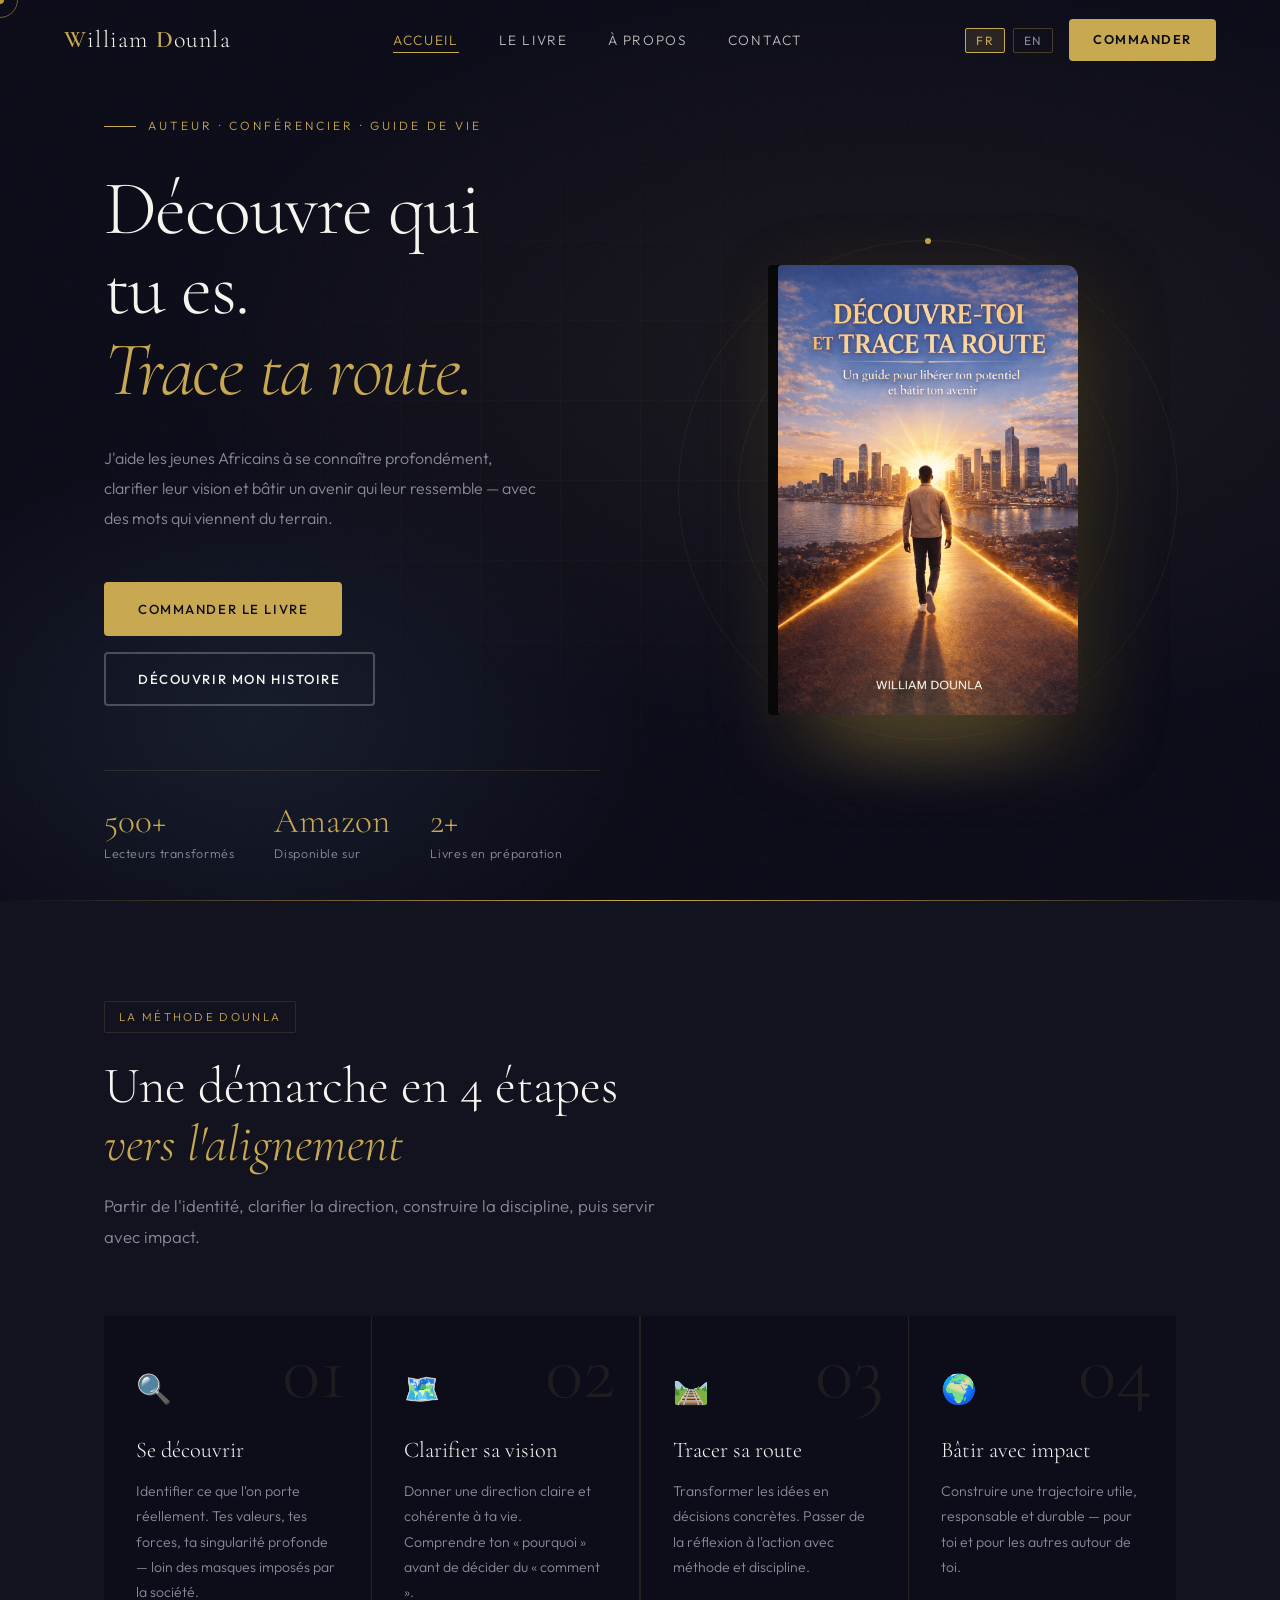
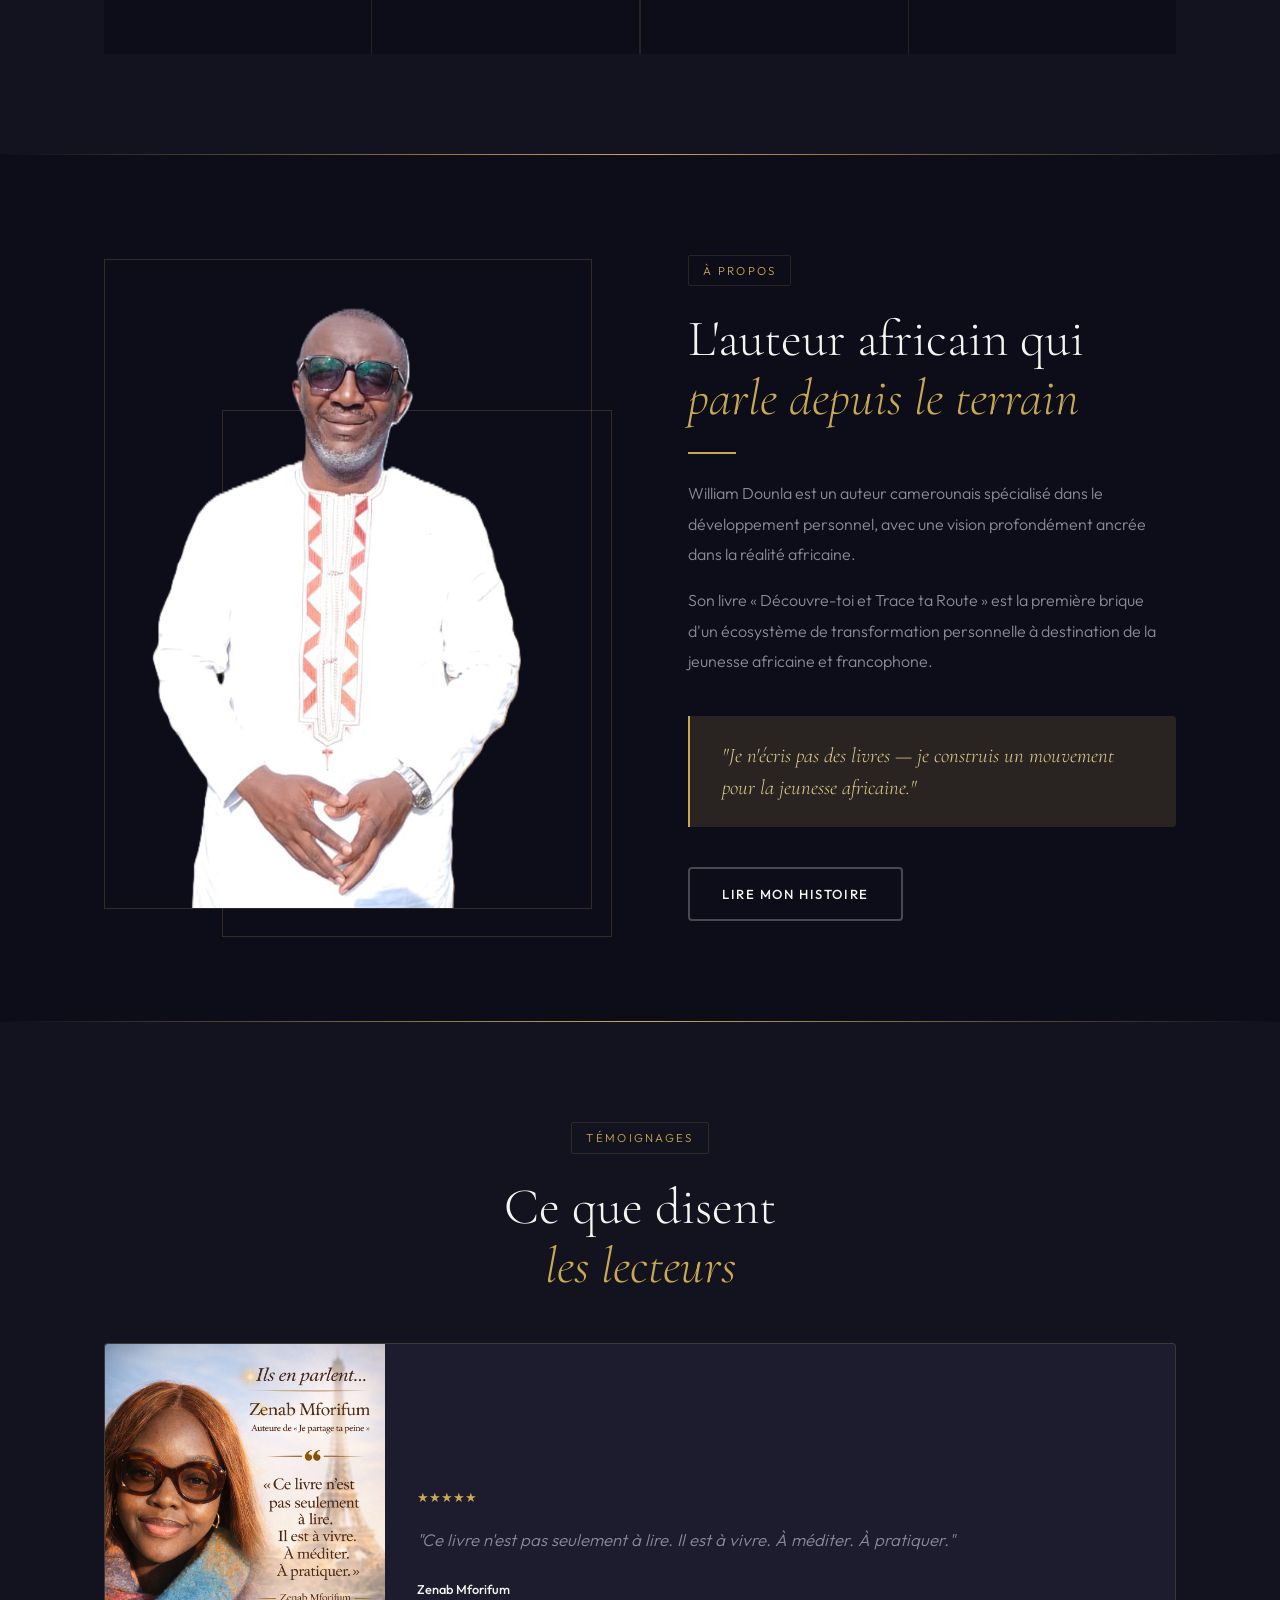
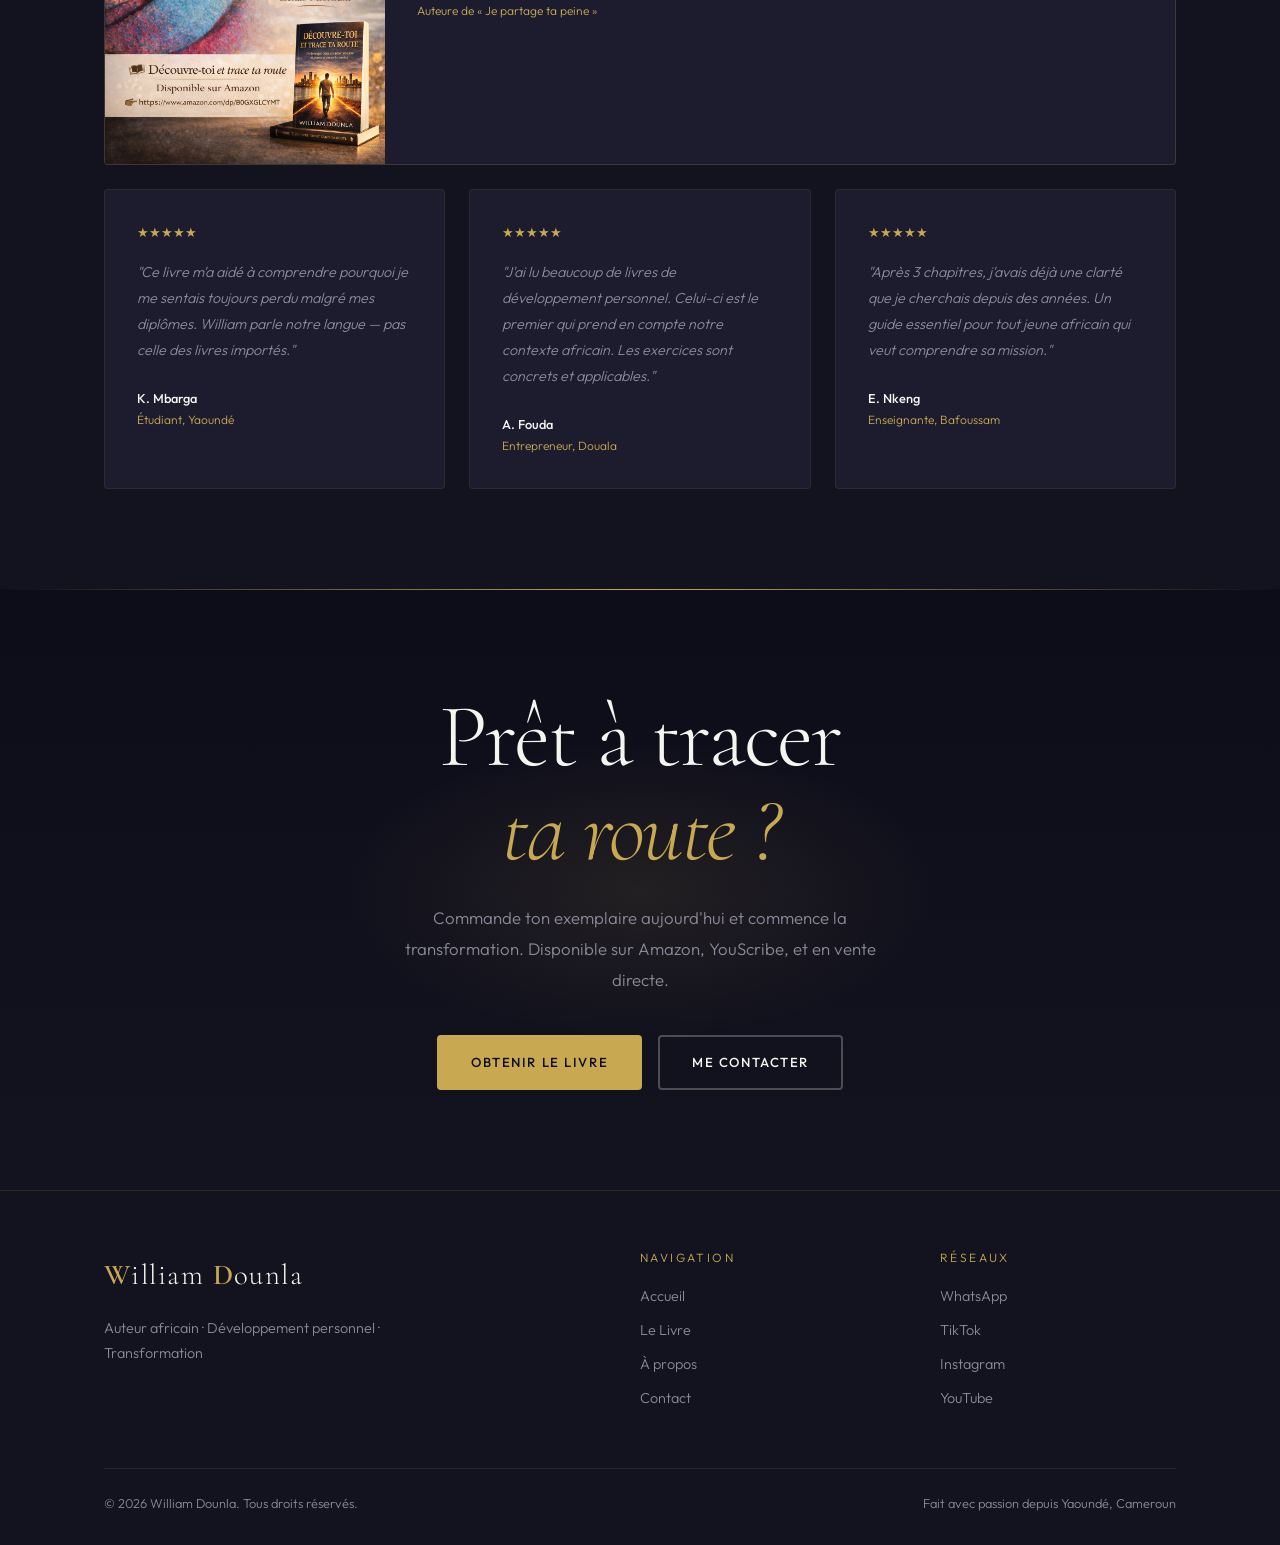
==== commit d9d3a826: "Add files via upload" ====
--- a/index.html
+++ b/index.html
@@ -308,7 +308,7 @@
         <div class="orbit orbit-2"><div class="orbit-dot"></div></div>
       </div>
       <div class="book-visual">
-        <img class="book-cover-img" src="images/couverture.png" alt="Découvre-toi et Trace ta Route — William Dounla" />
+        <img class="book-cover-img" src="couverture.png" alt="Découvre-toi et Trace ta Route — William Dounla" />
         <div class="book-glow"></div>
       </div>
     </div>
@@ -361,7 +361,7 @@
   <div class="container">
     <div class="about-preview">
       <div class="about-img-wrap reveal">
-        <img src="images/william-boubou.png" alt="William Dounla" style="width:100%;height:100%;object-fit:cover;object-position:top;border:1px solid rgba(200,169,81,0.2);" />
+        <img src="william-boubou.png" alt="William Dounla" style="width:100%;height:100%;object-fit:cover;object-position:top;border:1px solid rgba(200,169,81,0.2);" />
         <div class="about-img-frame"></div>
       </div>
       <div class="reveal reveal-delay-2">
@@ -399,7 +399,7 @@
     </div>
     <div class="testi-grid">
       <div class="testi-card reveal reveal-delay-1" style="grid-column:1/-1;display:flex;gap:2rem;align-items:center;padding:0;overflow:hidden;background:var(--nuit-3);border-color:rgba(200,169,81,0.2);">
-        <img src="images/temoignage-zenab.png" alt="Témoignage Zenab Mforifum" style="width:280px;height:100%;object-fit:cover;flex-shrink:0;" />
+        <img src="temoignage-zenab.png" alt="Témoignage Zenab Mforifum" style="width:280px;height:100%;object-fit:cover;flex-shrink:0;" />
         <div style="padding:2.5rem 2.5rem 2.5rem 0;">
           <div class="testi-stars">★★★★★</div>
           <p class="testi-text" id="testi-zenab" style="font-size:1.05rem;">"Ce livre n'est pas seulement à lire. Il est à vivre. À méditer. À pratiquer."</p>
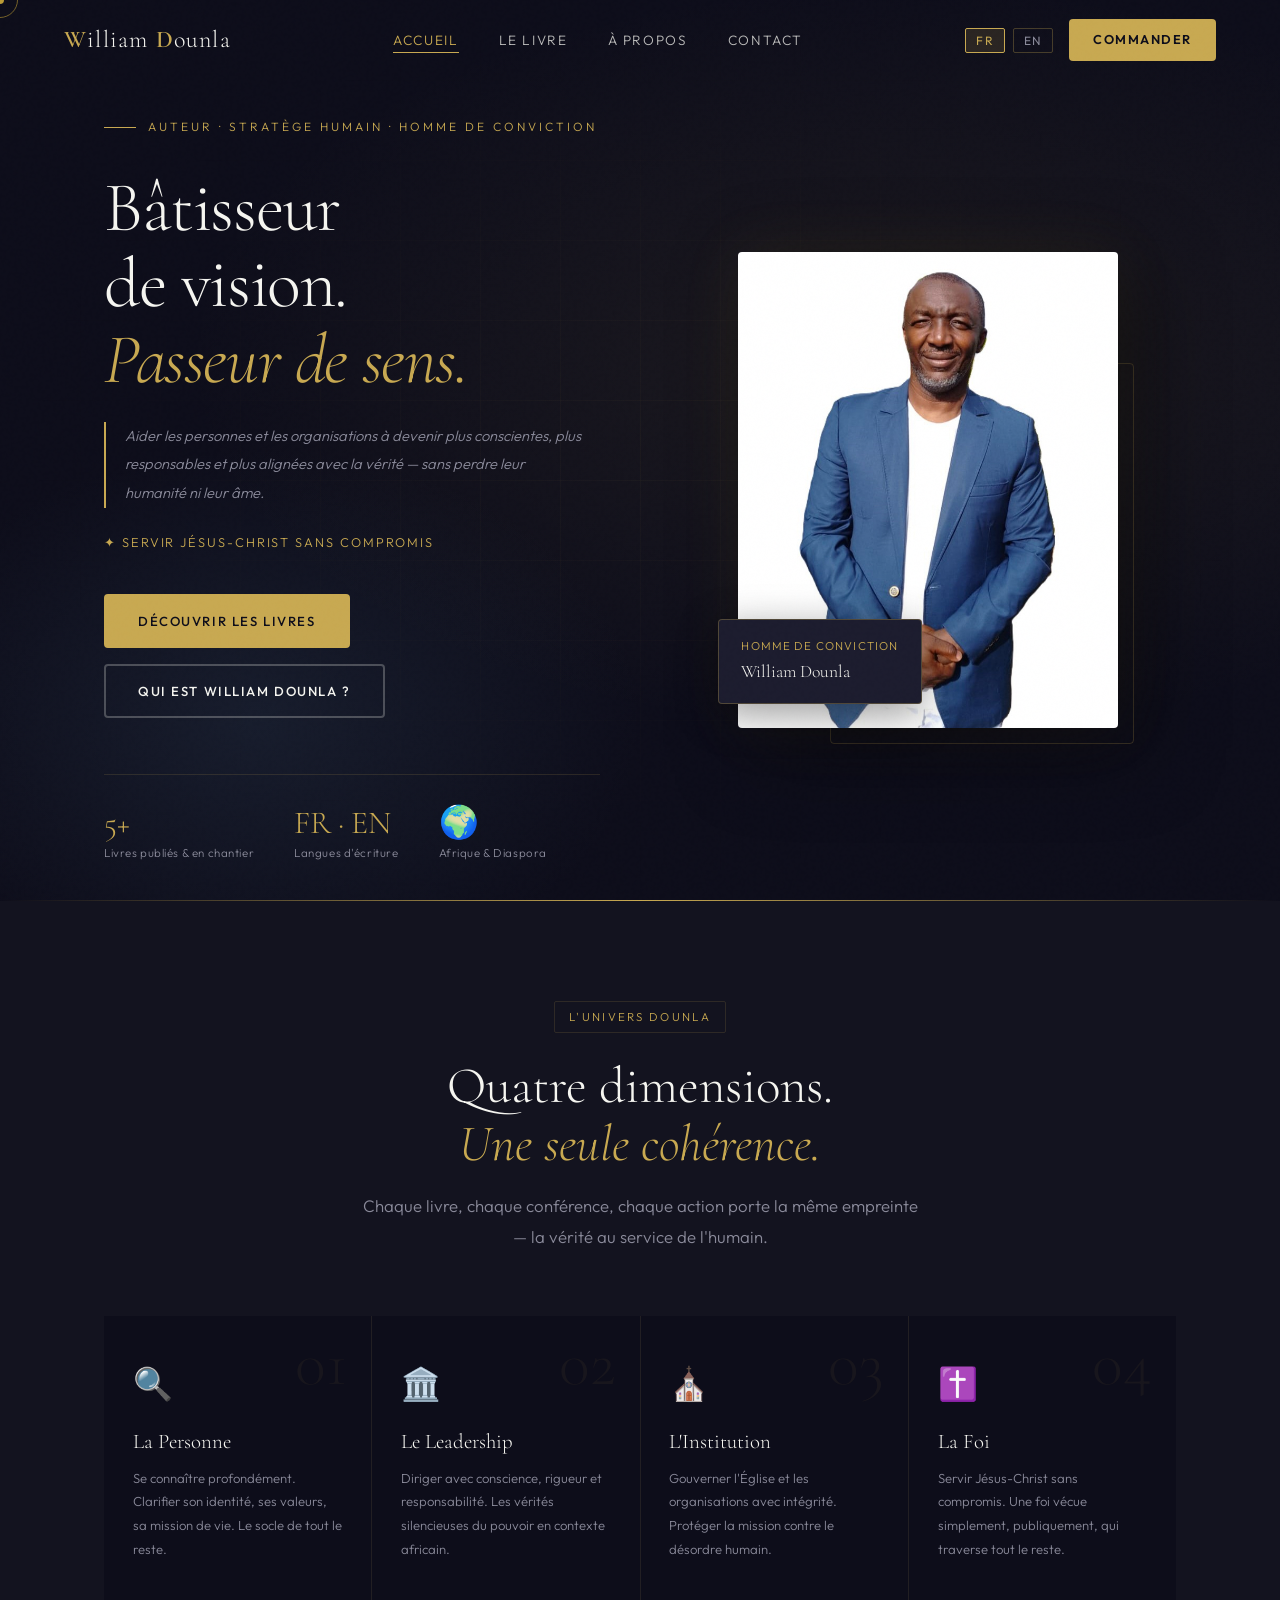
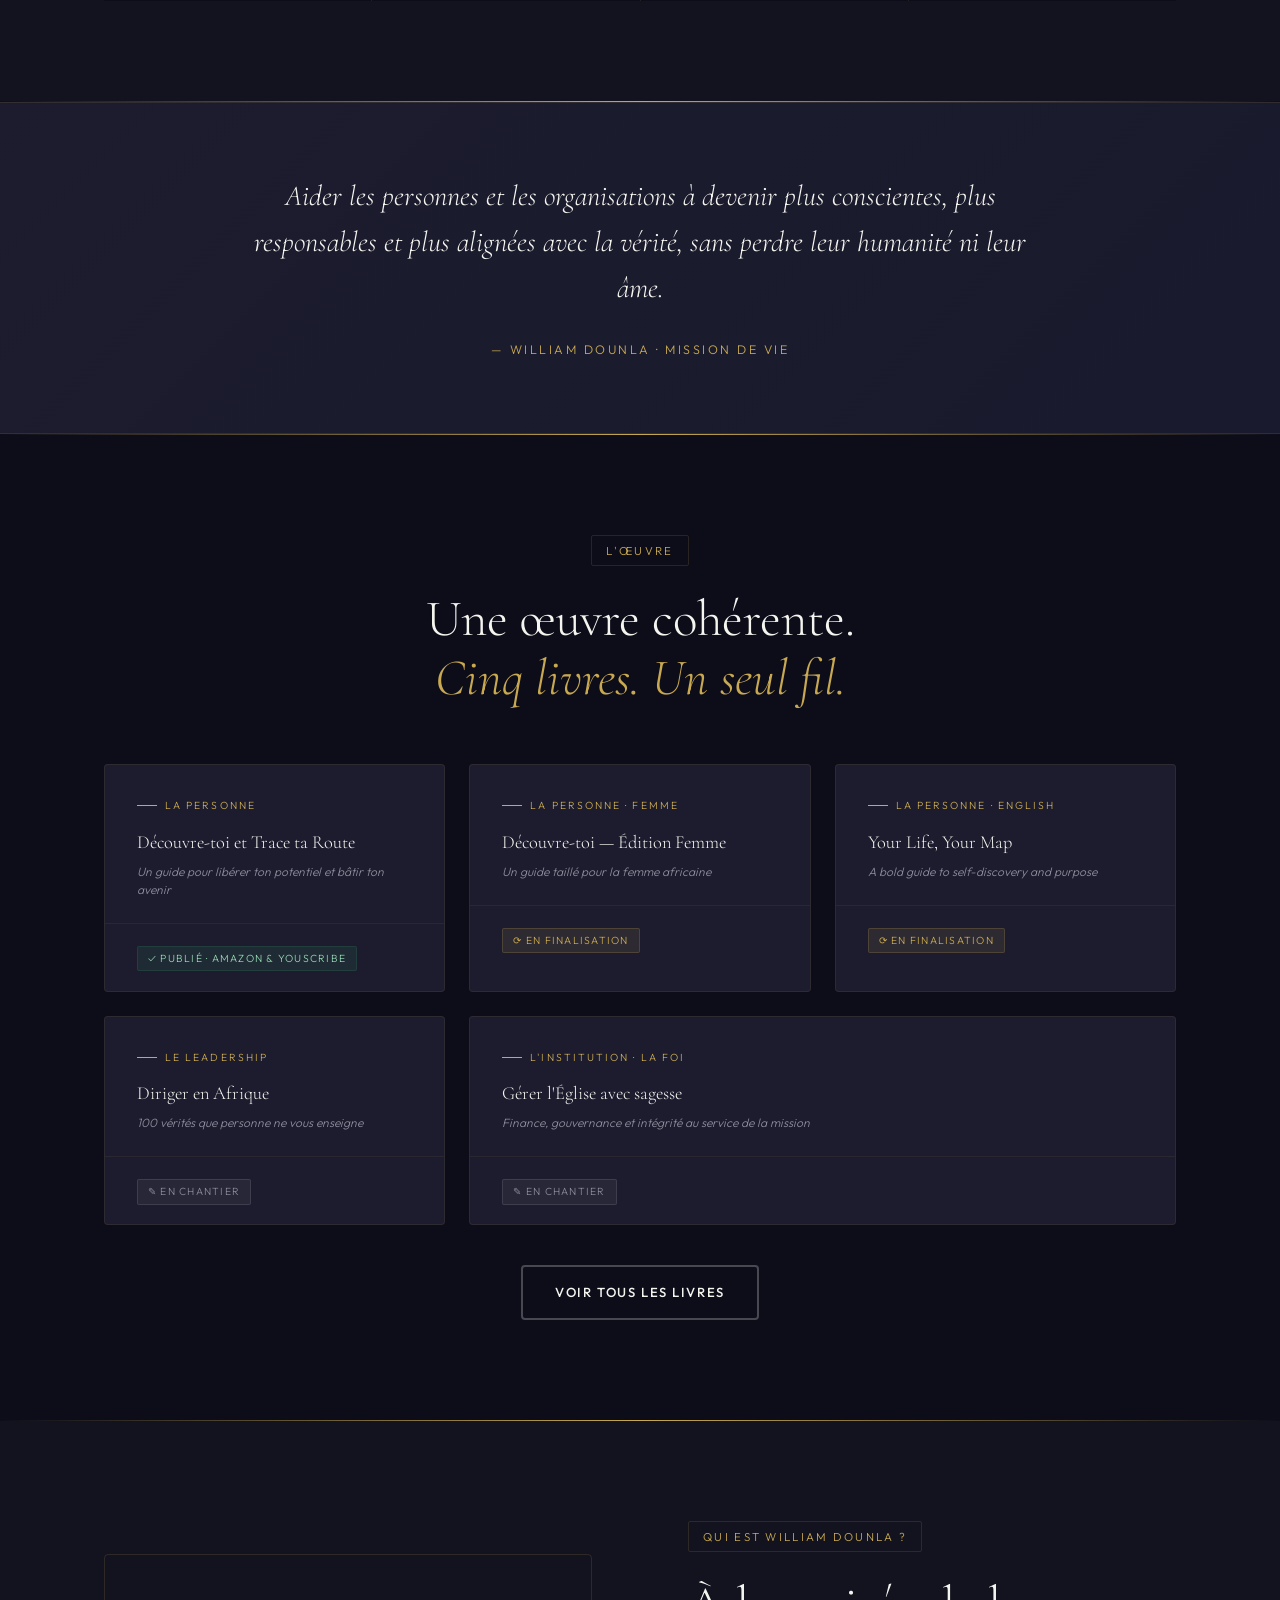
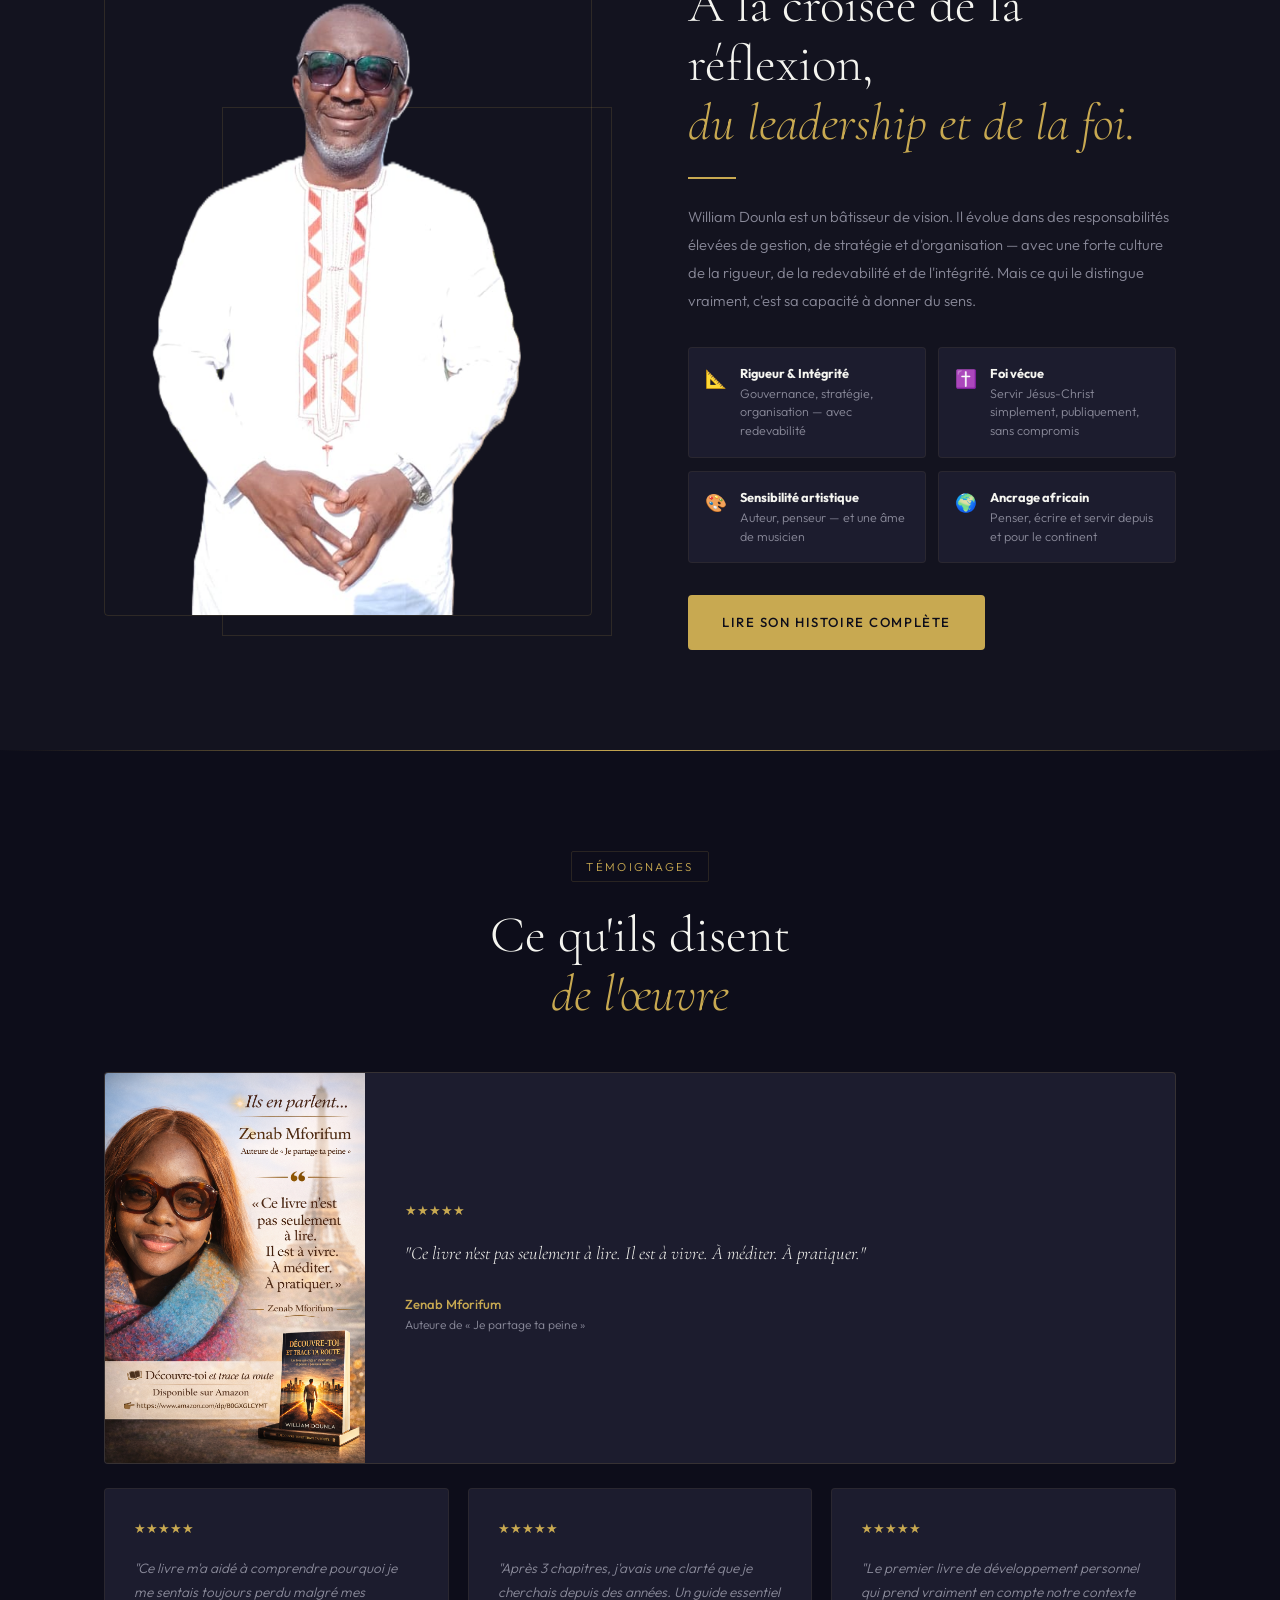
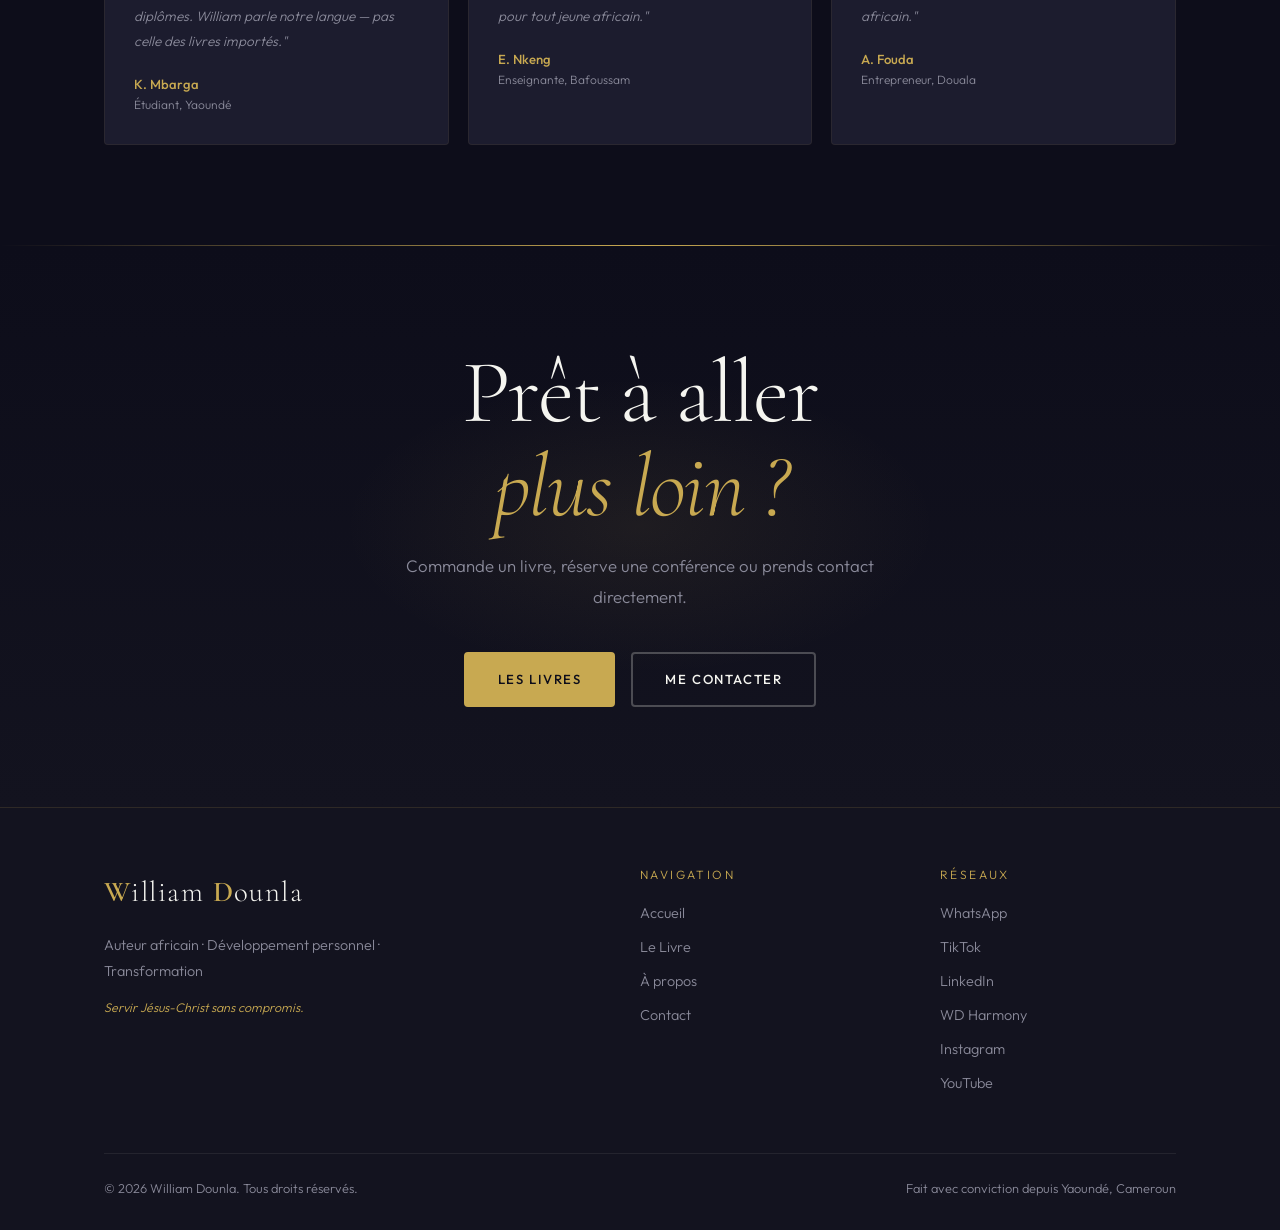
==== commit 9d243b9f: "Rename index (1).html to index.html" ====
--- a/index.html
+++ b/index.html
@@ -3,577 +3,281 @@
 <head>
   <meta charset="UTF-8" />
   <meta name="viewport" content="width=device-width, initial-scale=1.0" />
-  <title>William Dounla — Auteur · Conférencier · Guide de vie</title>
-  <meta name="description" content="William Dounla, auteur africain de développement personnel. Découvre-toi et Trace ta Route — un guide pour libérer ton potentiel et bâtir ton avenir." />
+  <title>William Dounla — Auteur · Stratège humain · Homme de conviction</title>
+  <meta name="description" content="William Dounla — Auteur, stratège humain et homme de conviction. Aider les personnes et les organisations à devenir plus conscientes, plus responsables et plus alignées avec la vérité." />
   <link rel="stylesheet" href="style.css" />
   <style>
-    /* ── HERO ── */
-    .hero {
-      min-height: 100vh;
-      display: flex; align-items: center;
-      position: relative; overflow: hidden;
-      padding-top: var(--nav-h);
-    }
-    .hero-bg {
-      position: absolute; inset: 0; z-index: 0;
-      background: radial-gradient(ellipse 80% 60% at 70% 40%, rgba(200,169,81,0.08) 0%, transparent 70%),
-                  radial-gradient(ellipse 50% 50% at 20% 80%, rgba(46,64,87,0.3) 0%, transparent 60%);
-    }
-    .hero-grid {
-      position: absolute; inset: 0; z-index: 0;
-      background-image:
-        linear-gradient(rgba(200,169,81,0.04) 1px, transparent 1px),
-        linear-gradient(90deg, rgba(200,169,81,0.04) 1px, transparent 1px);
-      background-size: 80px 80px;
-      mask-image: radial-gradient(ellipse at center, black 0%, transparent 70%);
-    }
-    .hero-content {
-      position: relative; z-index: 1;
-      display: grid; grid-template-columns: 1fr 1fr;
-      gap: 5rem; align-items: center;
-      width: 100%; max-width: 1200px; margin: 0 auto; padding: 0 5vw;
-    }
-    .hero-left { }
-    .hero-eyebrow {
-      display: flex; align-items: center; gap: 12px;
-      margin-bottom: 2rem;
-    }
-    .hero-eyebrow span {
-      font-size: 0.75rem; letter-spacing: 0.25em; text-transform: uppercase;
-      color: var(--or);
-    }
-    .hero-eyebrow::before {
-      content: ''; display: block;
-      width: 32px; height: 1px; background: var(--or);
-    }
-    .hero-title {
-      font-family: var(--font-display);
-      font-size: clamp(3.2rem, 6vw, 5.5rem);
-      font-weight: 300; line-height: 1.05;
-      letter-spacing: -0.02em;
-      margin-bottom: 2rem;
-    }
-    .hero-title em { font-style: italic; color: var(--or); display: block; }
-    .hero-subtitle {
-      font-size: 1rem; color: var(--gris);
-      line-height: 1.9; margin-bottom: 3rem;
-      max-width: 440px;
-    }
-    .hero-actions { display: flex; gap: 1rem; flex-wrap: wrap; }
-    .hero-stats {
-      display: flex; gap: 2.5rem; margin-top: 4rem;
-      padding-top: 2rem; border-top: 1px solid rgba(200,169,81,0.15);
-    }
-    .stat-num {
-      font-family: var(--font-display); font-size: 2.2rem;
-      color: var(--or); font-weight: 300; line-height: 1;
-    }
-    .stat-label { font-size: 0.78rem; color: var(--gris); letter-spacing: 0.05em; margin-top: 4px; }
-
-    /* ── Hero Right — Book Visual ── */
-    .hero-right {
-      display: flex; justify-content: center; align-items: center;
-      position: relative;
-    }
-    .book-visual {
-      position: relative; width: 300px;
-    }
-    .book-cover-img {
-      width: 100%;
-      border-radius: 4px 12px 12px 4px;
-      box-shadow: -10px 0 0 rgba(0,0,0,0.7), 10px 30px 80px rgba(200,169,81,0.25), 20px 20px 60px rgba(0,0,0,0.5);
-      animation: bookFloat 6s ease-in-out infinite;
-      display: block;
-    }
-    @keyframes bookFloat {
-      0%, 100% { transform: translateY(0) rotate(-1deg); }
-      50% { transform: translateY(-12px) rotate(1deg); }
-    }
-    .book-glow {
-      position: absolute; bottom: -40px; left: 50%; transform: translateX(-50%);
-      width: 200px; height: 80px;
-      background: rgba(200,169,81,0.2);
-      filter: blur(30px); border-radius: 50%;
-    }
-    .hero-orbits {
-      position: absolute; inset: -60px;
-      pointer-events: none;
-    }
-    .orbit {
-      position: absolute; border-radius: 50%;
-      border: 1px solid rgba(200,169,81,0.08);
-    }
-    .orbit-1 { width: 380px; height: 380px; top: 50%; left: 50%; transform: translate(-50%,-50%); animation: spin 25s linear infinite; }
-    .orbit-2 { width: 500px; height: 500px; top: 50%; left: 50%; transform: translate(-50%,-50%); animation: spin 40s linear infinite reverse; }
-    .orbit-dot {
-      position: absolute; width: 6px; height: 6px;
-      background: var(--or); border-radius: 50%; top: -3px; left: 50%;
-      transform: translateX(-50%);
-    }
-    @keyframes spin { to { transform: translate(-50%,-50%) rotate(360deg); } }
-
-    /* ── MÉTHODE ── */
-    .methode { background: var(--nuit-2); }
-    .methode-grid {
-      display: grid; grid-template-columns: repeat(4, 1fr);
-      gap: 1.5px; margin-top: 4rem;
-      background: rgba(200,169,81,0.1);
-    }
-    .methode-step {
-      background: var(--nuit); padding: 3rem 2rem;
-      position: relative; overflow: hidden;
-      transition: background var(--transition);
-    }
-    .methode-step:hover { background: var(--nuit-3); }
-    .step-num {
-      font-family: var(--font-display); font-size: 5rem;
-      font-weight: 300; color: rgba(200,169,81,0.1);
-      line-height: 1; position: absolute; top: 1rem; right: 1.5rem;
-      transition: color var(--transition);
-    }
-    .methode-step:hover .step-num { color: rgba(200,169,81,0.2); }
-    .step-icon { font-size: 1.8rem; margin-bottom: 1.5rem; }
-    .step-title {
-      font-family: var(--font-display); font-size: 1.4rem;
-      margin-bottom: 1rem; color: var(--blanc);
-    }
-    .step-desc { font-size: 0.88rem; color: var(--gris); line-height: 1.8; }
-
-    /* ── ABOUT PREVIEW ── */
-    .about-preview {
-      display: grid; grid-template-columns: 1fr 1fr;
-      gap: 6rem; align-items: center;
-    }
-    .about-img-wrap {
-      position: relative; aspect-ratio: 3/4;
-    }
-    .about-img-placeholder {
-      width: 100%; height: 100%;
-      background: var(--nuit-3);
-      border: 1px solid rgba(200,169,81,0.2);
-      display: flex; flex-direction: column; align-items: center; justify-content: center;
-      font-size: 4rem; gap: 1rem; color: var(--gris);
-    }
-    .about-img-placeholder p { font-size: 0.8rem; letter-spacing: 0.1em; }
-    .about-img-frame {
-      position: absolute; bottom: -20px; right: -20px;
-      width: 80%; height: 80%;
-      border: 1px solid rgba(200,169,81,0.2);
-      z-index: -1;
-    }
-    .quote-block {
-      border-left: 2px solid var(--or);
-      padding: 1.5rem 2rem;
-      margin: 2.5rem 0;
-      background: var(--or-dim);
-      border-radius: 0 4px 4px 0;
-    }
-    .quote-block p {
-      font-family: var(--font-display); font-size: 1.3rem;
-      font-style: italic; color: var(--or-light); line-height: 1.5;
-    }
-
-    /* ── TESTIMONIALS ── */
-    .testi-section { background: var(--nuit-2); }
-    .testi-grid {
-      display: grid; grid-template-columns: repeat(3, 1fr);
-      gap: 1.5rem; margin-top: 3rem;
-    }
-    .testi-card {
-      background: var(--nuit-3); border: 1px solid rgba(200,169,81,0.1);
-      padding: 2rem; border-radius: var(--radius);
-      transition: all var(--transition);
-    }
-    .testi-card:hover { border-color: rgba(200,169,81,0.3); transform: translateY(-4px); }
-    .testi-stars { color: var(--or); font-size: 0.8rem; margin-bottom: 1rem; }
-    .testi-text { font-size: 0.9rem; color: var(--gris); line-height: 1.8; margin-bottom: 1.5rem; font-style: italic; }
-    .testi-author { font-size: 0.8rem; color: var(--blanc); font-weight: 500; }
-    .testi-role { font-size: 0.75rem; color: var(--or); }
-
-    /* ── CTA SECTION ── */
-    .cta-section {
-      text-align: center;
-      background: linear-gradient(180deg, var(--nuit) 0%, var(--nuit-2) 100%);
-      position: relative; overflow: hidden;
-    }
-    .cta-glow {
-      position: absolute; top: 50%; left: 50%; transform: translate(-50%,-50%);
-      width: 600px; height: 300px;
-      background: radial-gradient(ellipse, rgba(200,169,81,0.1) 0%, transparent 70%);
-      pointer-events: none;
-    }
-    .cta-section .display-title { margin-bottom: 1.5rem; }
-    .cta-section .lead { margin: 0 auto 2.5rem; text-align: center; max-width: 520px; }
-    .cta-actions { display: flex; justify-content: center; gap: 1rem; flex-wrap: wrap; }
-
-    /* ── RESPONSIVE ── */
-    @media (max-width: 900px) {
-      .hero-content { grid-template-columns: 1fr; text-align: center; }
-      .hero-subtitle { max-width: 100%; }
-      .hero-actions { justify-content: center; }
-      .hero-stats { justify-content: center; }
-      .hero-right { display: none; }
-      .methode-grid { grid-template-columns: 1fr 1fr; }
-      .about-preview { grid-template-columns: 1fr; }
-      .about-img-wrap { display: none; }
-      .testi-grid { grid-template-columns: 1fr; }
-    }
-    @media (max-width: 600px) {
-      .methode-grid { grid-template-columns: 1fr; }
-    }
+    .hero { min-height:100vh; display:flex; align-items:center; position:relative; overflow:hidden; padding-top:var(--nav-h); }
+    .hero-bg { position:absolute; inset:0; z-index:0; background:radial-gradient(ellipse 80% 60% at 70% 40%, rgba(200,169,81,0.08) 0%, transparent 70%), radial-gradient(ellipse 50% 50% at 20% 80%, rgba(46,64,87,0.3) 0%, transparent 60%); }
+    .hero-grid { position:absolute; inset:0; z-index:0; background-image:linear-gradient(rgba(200,169,81,0.04) 1px, transparent 1px), linear-gradient(90deg, rgba(200,169,81,0.04) 1px, transparent 1px); background-size:80px 80px; mask-image:radial-gradient(ellipse at center, black 0%, transparent 70%); }
+    .hero-content { position:relative; z-index:1; display:grid; grid-template-columns:1fr 1fr; gap:5rem; align-items:center; width:100%; max-width:1200px; margin:0 auto; padding:0 5vw; }
+    .hero-eyebrow { display:flex; align-items:center; gap:12px; margin-bottom:2rem; }
+    .hero-eyebrow span { font-size:0.75rem; letter-spacing:0.25em; text-transform:uppercase; color:var(--or); }
+    .hero-eyebrow::before { content:''; display:block; width:32px; height:1px; background:var(--or); }
+    .hero-title { font-family:var(--font-display); font-size:clamp(3rem,5.5vw,5rem); font-weight:300; line-height:1.08; letter-spacing:-0.02em; margin-bottom:1.5rem; }
+    .hero-title em { font-style:italic; color:var(--or); display:block; }
+    .hero-mission { font-size:0.92rem; color:var(--gris); line-height:1.95; margin-bottom:1.5rem; max-width:480px; border-left:2px solid var(--or); padding-left:1.2rem; font-style:italic; }
+    .hero-conviction { font-size:0.8rem; color:var(--or); letter-spacing:0.15em; text-transform:uppercase; margin-bottom:2.5rem; }
+    .hero-actions { display:flex; gap:1rem; flex-wrap:wrap; }
+    .hero-stats { display:flex; gap:2.5rem; margin-top:3.5rem; padding-top:2rem; border-top:1px solid rgba(200,169,81,0.15); }
+    .stat-num { font-family:var(--font-display); font-size:2rem; color:var(--or); font-weight:300; line-height:1; }
+    .stat-label { font-size:0.72rem; color:var(--gris); letter-spacing:0.05em; margin-top:4px; }
+    .hero-right { display:flex; justify-content:center; align-items:center; position:relative; }
+    .hero-photo-wrap { position:relative; width:100%; max-width:380px; }
+    .hero-photo { width:100%; display:block; border-radius:4px; box-shadow:20px 20px 80px rgba(0,0,0,0.5), 0 0 60px rgba(200,169,81,0.1); }
+    .hero-photo-frame { position:absolute; bottom:-16px; right:-16px; width:80%; height:80%; border:1px solid rgba(200,169,81,0.25); border-radius:4px; z-index:-1; }
+    .hero-photo-badge { position:absolute; bottom:24px; left:-20px; background:var(--nuit-3); border:1px solid rgba(200,169,81,0.3); padding:1rem 1.4rem; border-radius:var(--radius); box-shadow:0 10px 40px rgba(0,0,0,0.4); }
+    .badge-text { font-size:0.72rem; color:var(--or); letter-spacing:0.1em; text-transform:uppercase; }
+    .badge-name { font-family:var(--font-display); font-size:1.1rem; color:var(--blanc); margin-top:2px; }
+    .univers-section { background:var(--nuit-2); }
+    .univers-grid { display:grid; grid-template-columns:repeat(4,1fr); gap:1px; margin-top:4rem; background:rgba(200,169,81,0.08); }
+    .univers-card { background:var(--nuit); padding:2.5rem 1.8rem; position:relative; overflow:hidden; transition:background var(--transition); }
+    .univers-card:hover { background:var(--nuit-3); }
+    .univers-card::before { content:''; position:absolute; top:0; left:0; right:0; height:2px; background:var(--or); transform:scaleX(0); transform-origin:left; transition:transform var(--transition); }
+    .univers-card:hover::before { transform:scaleX(1); }
+    .univers-icon { font-size:2rem; margin-bottom:1.2rem; }
+    .univers-num { position:absolute; top:1rem; right:1.5rem; font-family:var(--font-display); font-size:4rem; color:rgba(200,169,81,0.06); font-weight:300; line-height:1; transition:color var(--transition); }
+    .univers-card:hover .univers-num { color:rgba(200,169,81,0.12); }
+    .univers-title { font-family:var(--font-display); font-size:1.3rem; margin-bottom:0.8rem; }
+    .univers-desc { font-size:0.82rem; color:var(--gris); line-height:1.8; }
+    .mission-strip { padding:70px 0; background:linear-gradient(135deg,var(--nuit-3) 0%,#1a1a2e 100%); border-top:1px solid rgba(200,169,81,0.12); border-bottom:1px solid rgba(200,169,81,0.12); text-align:center; position:relative; overflow:hidden; }
+    .mission-strip blockquote { font-family:var(--font-display); font-size:clamp(1.2rem,2.5vw,1.8rem); font-style:italic; font-weight:300; color:var(--blanc); line-height:1.6; max-width:820px; margin:0 auto 1.5rem; position:relative; z-index:1; }
+    .mission-strip cite { font-size:0.78rem; color:var(--or); letter-spacing:0.2em; text-transform:uppercase; font-style:normal; position:relative; z-index:1; }
+    .livres-grid { display:grid; grid-template-columns:repeat(3,1fr); gap:1.5rem; margin-top:3.5rem; }
+    .livre-card { background:var(--nuit-3); border:1px solid rgba(200,169,81,0.1); border-radius:var(--radius); overflow:hidden; transition:all var(--transition); }
+    .livre-card:hover { border-color:rgba(200,169,81,0.3); transform:translateY(-5px); box-shadow:0 20px 60px rgba(0,0,0,0.3); }
+    .livre-card-top { padding:2rem 2rem 1.5rem; border-bottom:1px solid rgba(200,169,81,0.08); }
+    .livre-univers { font-size:0.65rem; letter-spacing:0.2em; text-transform:uppercase; color:var(--or); margin-bottom:1rem; display:flex; align-items:center; gap:8px; }
+    .livre-univers::before { content:''; display:block; width:20px; height:1px; background:var(--or); }
+    .livre-title { font-family:var(--font-display); font-size:1.15rem; line-height:1.3; margin-bottom:0.5rem; }
+    .livre-subtitle { font-size:0.75rem; color:var(--gris); font-style:italic; line-height:1.5; }
+    .livre-card-bottom { padding:1.2rem 2rem; }
+    .livre-status { display:inline-block; font-size:0.65rem; letter-spacing:0.12em; text-transform:uppercase; padding:3px 10px; border-radius:2px; }
+    .status-published { background:rgba(45,106,79,0.2); color:#95d5b2; border:1px solid rgba(45,106,79,0.3); }
+    .status-soon { background:rgba(200,169,81,0.1); color:var(--or); border:1px solid rgba(200,169,81,0.2); }
+    .status-wip { background:rgba(255,255,255,0.05); color:var(--gris); border:1px solid rgba(255,255,255,0.1); }
+    .about-preview { display:grid; grid-template-columns:1fr 1fr; gap:6rem; align-items:center; }
+    .about-img-wrap { position:relative; }
+    .about-img-wrap img { width:100%; display:block; border-radius:var(--radius); border:1px solid rgba(200,169,81,0.15); }
+    .about-img-frame { position:absolute; bottom:-20px; right:-20px; width:80%; height:80%; border:1px solid rgba(200,169,81,0.15); z-index:-1; }
+    .pillars { display:grid; grid-template-columns:1fr 1fr; gap:0.8rem; margin:2rem 0; }
+    .pillar { display:flex; gap:0.8rem; align-items:flex-start; padding:1rem; background:var(--nuit-3); border:1px solid rgba(200,169,81,0.08); border-radius:var(--radius); transition:border-color 0.3s; }
+    .pillar:hover { border-color:rgba(200,169,81,0.25); }
+    .pillar-icon { font-size:1.1rem; flex-shrink:0; }
+    .pillar-text { font-size:0.78rem; color:var(--gris); line-height:1.5; }
+    .pillar-text strong { display:block; color:var(--blanc); font-size:0.8rem; margin-bottom:2px; }
+    .testi-featured { display:flex; gap:0; align-items:stretch; background:var(--nuit-3); border:1px solid rgba(200,169,81,0.15); border-radius:var(--radius); overflow:hidden; margin-bottom:1.5rem; }
+    .testi-featured img { width:260px; object-fit:cover; object-position:top; flex-shrink:0; }
+    .testi-featured-content { padding:2.5rem; display:flex; flex-direction:column; justify-content:center; }
+    .testi-stars { color:var(--or); font-size:0.8rem; margin-bottom:1rem; }
+    .testi-quote { font-family:var(--font-display); font-size:1.15rem; font-style:italic; color:var(--blanc); line-height:1.7; margin-bottom:1.5rem; }
+    .testi-author { font-size:0.82rem; color:var(--or); font-weight:500; }
+    .testi-role { font-size:0.75rem; color:var(--gris); }
+    .testi-grid { display:grid; grid-template-columns:repeat(3,1fr); gap:1.2rem; }
+    .testi-card { background:var(--nuit-3); border:1px solid rgba(200,169,81,0.08); padding:1.8rem; border-radius:var(--radius); transition:all var(--transition); }
+    .testi-card:hover { border-color:rgba(200,169,81,0.25); transform:translateY(-3px); }
+    .testi-text { font-size:0.85rem; color:var(--gris); line-height:1.8; margin-bottom:1.2rem; font-style:italic; }
+    .cta-section { text-align:center; position:relative; overflow:hidden; background:linear-gradient(180deg,var(--nuit) 0%,var(--nuit-2) 100%); }
+    .cta-glow { position:absolute; top:50%; left:50%; transform:translate(-50%,-50%); width:600px; height:300px; background:radial-gradient(ellipse, rgba(200,169,81,0.08) 0%, transparent 70%); pointer-events:none; }
+    .cta-actions { display:flex; justify-content:center; gap:1rem; flex-wrap:wrap; }
+    @media(max-width:900px){.hero-content{grid-template-columns:1fr;text-align:center}.hero-mission{margin:0 auto 1.5rem}.hero-actions{justify-content:center}.hero-stats{justify-content:center}.hero-right{display:none}.univers-grid{grid-template-columns:1fr 1fr}.livres-grid{grid-template-columns:1fr 1fr}.about-preview{grid-template-columns:1fr}.about-img-wrap{display:none}.testi-featured{flex-direction:column}.testi-featured img{width:100%;height:200px}.testi-grid{grid-template-columns:1fr}}
+    @media(max-width:600px){.univers-grid{grid-template-columns:1fr}.livres-grid{grid-template-columns:1fr}.pillars{grid-template-columns:1fr}}
   </style>
 </head>
 <body>
-
-<!-- Cursor -->
-<div class="cursor">
-  <div class="cursor-dot" style="position:fixed"></div>
-  <div class="cursor-ring" style="position:fixed"></div>
-</div>
-
-<!-- Mobile Menu -->
-<div class="mobile-menu">
-  <button class="mobile-close">✕</button>
-  <a id="mob-accueil" href="index.html">Accueil</a>
-  <a id="mob-livre" href="livre.html">Le Livre</a>
-  <a id="mob-apropos" href="apropos.html">À propos</a>
-  <a id="mob-contact" href="contact.html">Contact</a>
-</div>
-
-<!-- Navigation -->
+<div class="cursor"><div class="cursor-dot" style="position:fixed"></div><div class="cursor-ring" style="position:fixed"></div></div>
+<div class="mobile-menu"><button class="mobile-close">✕</button><a id="mob-accueil" href="index.html">Accueil</a><a id="mob-livre" href="livre.html">Livres</a><a id="mob-apropos" href="apropos.html">À propos</a><a id="mob-contact" href="contact.html">Contact</a></div>
 <nav>
   <a class="nav-logo" href="index.html">W<span>illiam </span>D<span>ounla</span></a>
   <ul class="nav-links">
-    <li><a id="nav-accueil" href="index.html">Accueil</a></li>
-    <li><a id="nav-livre" href="livre.html">Le Livre</a></li>
+    <li><a id="nav-accueil" href="index.html" class="active">Accueil</a></li>
+    <li><a id="nav-livre" href="livre.html">Livres</a></li>
     <li><a id="nav-apropos" href="apropos.html">À propos</a></li>
     <li><a id="nav-contact" href="contact.html">Contact</a></li>
   </ul>
   <div style="display:flex;align-items:center;gap:1rem;">
-    <div class="nav-lang">
-      <button class="lang-btn" data-lang="fr">FR</button>
-      <button class="lang-btn" data-lang="en">EN</button>
-    </div>
+    <div class="nav-lang"><button class="lang-btn" data-lang="fr">FR</button><button class="lang-btn" data-lang="en">EN</button></div>
     <a id="nav-cta" class="nav-cta" href="livre.html">Commander</a>
-    <button class="hamburger" aria-label="Menu">
-      <span></span><span></span><span></span>
-    </button>
+    <button class="hamburger"><span></span><span></span><span></span></button>
   </div>
 </nav>
 
-<!-- ══ HERO ══════════════════════════════════════════════ -->
 <section class="hero">
-  <div class="hero-bg"></div>
-  <div class="hero-grid"></div>
+  <div class="hero-bg"></div><div class="hero-grid"></div>
   <div class="hero-content">
     <div class="hero-left">
-      <div class="hero-eyebrow">
-        <span id="hero-eyebrow">Auteur · Conférencier · Guide de vie</span>
-      </div>
-      <h1 class="hero-title" id="hero-title">
-        Découvre qui<br>tu es.<br>
-        <em>Trace ta route.</em>
-      </h1>
-      <p class="hero-subtitle" id="hero-subtitle">
-        J'aide les jeunes Africains à se connaître profondément, clarifier leur vision 
-        et bâtir un avenir qui leur ressemble — avec des mots qui viennent du terrain.
-      </p>
+      <div class="hero-eyebrow"><span id="hero-eyebrow">Auteur · Stratège humain · Homme de conviction</span></div>
+      <h1 class="hero-title" id="hero-title">Bâtisseur<br>de vision.<br><em>Passeur de sens.</em></h1>
+      <p class="hero-mission" id="hero-mission">Aider les personnes et les organisations à devenir plus conscientes, plus responsables et plus alignées avec la vérité — sans perdre leur humanité ni leur âme.</p>
+      <p class="hero-conviction" id="hero-conviction">✦ Servir Jésus-Christ sans compromis</p>
       <div class="hero-actions">
-        <a id="hero-btn1" class="btn btn-gold" href="livre.html">
-          Commander le livre
-          <svg viewBox="0 0 24 24" fill="none" stroke="currentColor" stroke-width="2"><path d="M5 12h14M12 5l7 7-7 7"/></svg>
-        </a>
-        <a id="hero-btn2" class="btn btn-outline" href="apropos.html">
-          Découvrir mon histoire
-        </a>
+        <a id="hero-btn1" class="btn btn-gold" href="livre.html">Découvrir les livres <svg viewBox="0 0 24 24" fill="none" stroke="currentColor" stroke-width="2"><path d="M5 12h14M12 5l7 7-7 7"/></svg></a>
+        <a id="hero-btn2" class="btn btn-outline" href="apropos.html">Qui est William Dounla ?</a>
       </div>
       <div class="hero-stats">
-        <div>
-          <div class="stat-num" id="stat1-num">500+</div>
-          <div class="stat-label" id="stat1-label">Lecteurs transformés</div>
+        <div><div class="stat-num" id="stat1-num">5+</div><div class="stat-label" id="stat1-label">Livres publiés & en chantier</div></div>
+        <div><div class="stat-num" id="stat2-num">FR · EN</div><div class="stat-label" id="stat2-label">Langues d'écriture</div></div>
+        <div><div class="stat-num">🌍</div><div class="stat-label" id="stat3-label">Afrique & Diaspora</div></div>
+      </div>
+    </div>
+    <div class="hero-right">
+      <div class="hero-photo-wrap">
+        <img class="hero-photo" src="william-hero.jpeg" alt="William Dounla" />
+        <div class="hero-photo-frame"></div>
+        <div class="hero-photo-badge"><div class="badge-text" id="badge-text">Homme de conviction</div><div class="badge-name">William Dounla</div></div>
+      </div>
+    </div>
+  </div>
+</section>
+
+<hr class="divider">
+
+<section class="section univers-section">
+  <div class="container">
+    <div class="reveal" style="text-align:center;">
+      <div class="tag" id="univers-tag">L'univers Dounla</div>
+      <h2 class="section-title" id="univers-title">Quatre dimensions.<br><em>Une seule cohérence.</em></h2>
+      <p class="lead" style="margin:0 auto;" id="univers-lead">Chaque livre, chaque conférence, chaque action porte la même empreinte — la vérité au service de l'humain.</p>
+    </div>
+    <div class="univers-grid">
+      <div class="univers-card reveal reveal-delay-1"><div class="univers-num">01</div><div class="univers-icon">🔍</div><h3 class="univers-title" id="u1-title">La Personne</h3><p class="univers-desc" id="u1-desc">Se connaître profondément. Clarifier son identité, ses valeurs, sa mission de vie. Le socle de tout le reste.</p></div>
+      <div class="univers-card reveal reveal-delay-2"><div class="univers-num">02</div><div class="univers-icon">🏛️</div><h3 class="univers-title" id="u2-title">Le Leadership</h3><p class="univers-desc" id="u2-desc">Diriger avec conscience, rigueur et responsabilité. Les vérités silencieuses du pouvoir en contexte africain.</p></div>
+      <div class="univers-card reveal reveal-delay-3"><div class="univers-num">03</div><div class="univers-icon">⛪</div><h3 class="univers-title" id="u3-title">L'Institution</h3><p class="univers-desc" id="u3-desc">Gouverner l'Église et les organisations avec intégrité. Protéger la mission contre le désordre humain.</p></div>
+      <div class="univers-card reveal reveal-delay-4"><div class="univers-num">04</div><div class="univers-icon">✝️</div><h3 class="univers-title" id="u4-title">La Foi</h3><p class="univers-desc" id="u4-desc">Servir Jésus-Christ sans compromis. Une foi vécue simplement, publiquement, qui traverse tout le reste.</p></div>
+    </div>
+  </div>
+</section>
+
+<hr class="divider">
+
+<section class="mission-strip">
+  <div class="container reveal">
+    <blockquote id="mission-quote">Aider les personnes et les organisations à devenir plus conscientes, plus responsables et plus alignées avec la vérité, sans perdre leur humanité ni leur âme.</blockquote>
+    <cite id="mission-cite">— William Dounla · Mission de vie</cite>
+  </div>
+</section>
+
+<hr class="divider">
+
+<section class="section">
+  <div class="container">
+    <div class="reveal" style="text-align:center;">
+      <div class="tag" id="livres-tag">L'œuvre</div>
+      <h2 class="section-title" id="livres-title">Une œuvre cohérente.<br><em>Cinq livres. Un seul fil.</em></h2>
+    </div>
+    <div class="livres-grid">
+      <div class="livre-card reveal reveal-delay-1"><div class="livre-card-top"><div class="livre-univers" id="lv1-univers">La Personne</div><h3 class="livre-title" id="lv1-title">Découvre-toi et Trace ta Route</h3><p class="livre-subtitle" id="lv1-sub">Un guide pour libérer ton potentiel et bâtir ton avenir</p></div><div class="livre-card-bottom"><span class="livre-status status-published" id="lv1-status">✓ Publié · Amazon & YouScribe</span></div></div>
+      <div class="livre-card reveal reveal-delay-2"><div class="livre-card-top"><div class="livre-univers" id="lv2-univers">La Personne · Femme</div><h3 class="livre-title" id="lv2-title">Découvre-toi — Édition Femme</h3><p class="livre-subtitle" id="lv2-sub">Un guide taillé pour la femme africaine — son identité, sa force, sa route</p></div><div class="livre-card-bottom"><span class="livre-status status-soon" id="lv2-status">⟳ En finalisation</span></div></div>
+      <div class="livre-card reveal reveal-delay-3"><div class="livre-card-top"><div class="livre-univers" id="lv3-univers">La Personne · English</div><h3 class="livre-title" id="lv3-title">Your Life, Your Map</h3><p class="livre-subtitle" id="lv3-sub">A bold guide to self-discovery and purpose</p></div><div class="livre-card-bottom"><span class="livre-status status-soon" id="lv3-status">⟳ En finalisation</span></div></div>
+      <div class="livre-card reveal reveal-delay-1"><div class="livre-card-top"><div class="livre-univers" id="lv4-univers">Le Leadership</div><h3 class="livre-title" id="lv4-title">Diriger en Afrique</h3><p class="livre-subtitle" id="lv4-sub">100 vérités que personne ne vous enseigne — pouvoir, gouvernance, responsabilité</p></div><div class="livre-card-bottom"><span class="livre-status status-wip" id="lv4-status">✎ En chantier</span></div></div>
+      <div class="livre-card reveal reveal-delay-2" style="grid-column:span 2;"><div class="livre-card-top"><div class="livre-univers" id="lv5-univers">L'Institution · La Foi</div><h3 class="livre-title" id="lv5-title">Gérer l'Église avec sagesse</h3><p class="livre-subtitle" id="lv5-sub">Finance, gouvernance et intégrité au service de la mission — protéger l'œuvre de Dieu contre le désordre humain</p></div><div class="livre-card-bottom"><span class="livre-status status-wip" id="lv5-status">✎ En chantier</span></div></div>
+    </div>
+    <div style="text-align:center;margin-top:2.5rem;" class="reveal">
+      <a id="livres-btn" class="btn btn-outline" href="livre.html">Voir tous les livres <svg viewBox="0 0 24 24" fill="none" stroke="currentColor" stroke-width="2"><path d="M5 12h14M12 5l7 7-7 7"/></svg></a>
+    </div>
+  </div>
+</section>
+
+<hr class="divider">
+
+<section class="section" style="background:var(--nuit-2);">
+  <div class="container">
+    <div class="about-preview">
+      <div class="about-img-wrap reveal"><img src="william-boubou.png" alt="William Dounla" /><div class="about-img-frame"></div></div>
+      <div class="reveal reveal-delay-2">
+        <div class="tag" id="about-tag">Qui est William Dounla ?</div>
+        <h2 class="section-title" id="about-title">À la croisée de la réflexion,<br><em>du leadership et de la foi.</em></h2>
+        <div class="or-line"></div>
+        <p style="color:var(--gris);line-height:1.9;margin-bottom:1.5rem;font-size:0.92rem;" id="about-p">William Dounla est un bâtisseur de vision. Il évolue dans des responsabilités élevées de gestion, de stratégie et d'organisation — avec une forte culture de la rigueur, de la redevabilité et de l'intégrité. Mais ce qui le distingue vraiment, c'est sa capacité à donner du sens.</p>
+        <div class="pillars">
+          <div class="pillar"><div class="pillar-icon">📐</div><div class="pillar-text"><strong id="p1-t">Rigueur & Intégrité</strong><span id="p1-d">Gouvernance, stratégie, organisation — avec redevabilité</span></div></div>
+          <div class="pillar"><div class="pillar-icon">✝️</div><div class="pillar-text"><strong id="p2-t">Foi vécue</strong><span id="p2-d">Servir Jésus-Christ simplement, publiquement, sans compromis</span></div></div>
+          <div class="pillar"><div class="pillar-icon">🎨</div><div class="pillar-text"><strong id="p3-t">Sensibilité artistique</strong><span id="p3-d">Auteur, penseur — et une âme de musicien</span></div></div>
+          <div class="pillar"><div class="pillar-icon">🌍</div><div class="pillar-text"><strong id="p4-t">Ancrage africain</strong><span id="p4-d">Penser, écrire et servir depuis et pour le continent</span></div></div>
         </div>
-        <div>
-          <div class="stat-num" id="stat2-num">Amazon</div>
-          <div class="stat-label" id="stat2-label">Disponible sur</div>
-        </div>
-        <div>
-          <div class="stat-num" id="stat3-num">2+</div>
-          <div class="stat-label" id="stat3-label">Livres en préparation</div>
-        </div>
-      </div>
-    </div>
-    <div class="hero-right">
-      <div class="hero-orbits">
-        <div class="orbit orbit-1"><div class="orbit-dot"></div></div>
-        <div class="orbit orbit-2"><div class="orbit-dot"></div></div>
-      </div>
-      <div class="book-visual">
-        <img class="book-cover-img" src="couverture.png" alt="Découvre-toi et Trace ta Route — William Dounla" />
-        <div class="book-glow"></div>
-      </div>
-    </div>
-  </div>
-</section>
-
-<hr class="divider">
-
-<!-- ══ MÉTHODE ═══════════════════════════════════════════ -->
-<section class="section methode">
-  <div class="container">
-    <div class="reveal">
-      <div class="tag" id="methode-tag">La Méthode Dounla</div>
-      <h2 class="section-title" id="methode-title">Une démarche en 4 étapes<br><em>vers l'alignement</em></h2>
-      <p class="lead" id="methode-lead">Partir de l'identité, clarifier la direction, construire la discipline, puis servir avec impact.</p>
-    </div>
-    <div class="methode-grid">
-      <div class="methode-step reveal reveal-delay-1">
-        <div class="step-num">01</div>
-        <div class="step-icon">🔍</div>
-        <h3 class="step-title" id="step1-title">Se découvrir</h3>
-        <p class="step-desc" id="step1-desc">Identifier ce que l'on porte réellement. Tes valeurs, tes forces, ta singularité profonde — loin des masques imposés par la société.</p>
-      </div>
-      <div class="methode-step reveal reveal-delay-2">
-        <div class="step-num">02</div>
-        <div class="step-icon">🗺️</div>
-        <h3 class="step-title" id="step2-title">Clarifier sa vision</h3>
-        <p class="step-desc" id="step2-desc">Donner une direction claire et cohérente à ta vie. Comprendre ton « pourquoi » avant de décider du « comment ».</p>
-      </div>
-      <div class="methode-step reveal reveal-delay-3">
-        <div class="step-num">03</div>
-        <div class="step-icon">🛤️</div>
-        <h3 class="step-title" id="step3-title">Tracer sa route</h3>
-        <p class="step-desc" id="step3-desc">Transformer les idées en décisions concrètes. Passer de la réflexion à l'action avec méthode et discipline.</p>
-      </div>
-      <div class="methode-step reveal reveal-delay-4">
-        <div class="step-num">04</div>
-        <div class="step-icon">🌍</div>
-        <h3 class="step-title" id="step4-title">Bâtir avec impact</h3>
-        <p class="step-desc" id="step4-desc">Construire une trajectoire utile, responsable et durable — pour toi et pour les autres autour de toi.</p>
-      </div>
-    </div>
-  </div>
-</section>
-
-<hr class="divider">
-
-<!-- ══ ABOUT PREVIEW ══════════════════════════════════════ -->
-<section class="section">
-  <div class="container">
-    <div class="about-preview">
-      <div class="about-img-wrap reveal">
-        <img src="william-boubou.png" alt="William Dounla" style="width:100%;height:100%;object-fit:cover;object-position:top;border:1px solid rgba(200,169,81,0.2);" />
-        <div class="about-img-frame"></div>
-      </div>
-      <div class="reveal reveal-delay-2">
-        <div class="tag" id="about-tag">À propos</div>
-        <h2 class="section-title" id="about-title">L'auteur africain qui<br><em>parle depuis le terrain</em></h2>
-        <div class="or-line"></div>
-        <p style="color:var(--gris);line-height:1.9;margin-bottom:1rem;" id="about-p1">
-          William Dounla est un auteur camerounais spécialisé dans le développement personnel, 
-          avec une vision profondément ancrée dans la réalité africaine.
-        </p>
-        <p style="color:var(--gris);line-height:1.9;margin-bottom:2rem;" id="about-p2">
-          Son livre « Découvre-toi et Trace ta Route » est la première brique d'un écosystème 
-          de transformation personnelle à destination de la jeunesse africaine et francophone.
-        </p>
-        <div class="quote-block">
-          <p id="about-quote">"Je n'écris pas des livres — je construis un mouvement pour la jeunesse africaine."</p>
-        </div>
-        <a id="about-btn" class="btn btn-outline" href="apropos.html">
-          Lire mon histoire
-          <svg viewBox="0 0 24 24" fill="none" stroke="currentColor" stroke-width="2"><path d="M5 12h14M12 5l7 7-7 7"/></svg>
-        </a>
-      </div>
-    </div>
-  </div>
-</section>
-
-<hr class="divider">
-
-<!-- ══ TÉMOIGNAGES ════════════════════════════════════════ -->
-<section class="section testi-section">
-  <div class="container">
-    <div class="reveal" style="text-align:center;margin-bottom:1rem;">
-      <div class="tag" id="testi-tag">Témoignages</div>
-      <h2 class="section-title" id="testi-title">Ce que disent<br><em>les lecteurs</em></h2>
+        <a id="about-btn" class="btn btn-gold" href="apropos.html">Lire son histoire complète <svg viewBox="0 0 24 24" fill="none" stroke="currentColor" stroke-width="2"><path d="M5 12h14M12 5l7 7-7 7"/></svg></a>
+      </div>
+    </div>
+  </div>
+</section>
+
+<hr class="divider">
+
+<section class="section" style="background:var(--nuit);">
+  <div class="container">
+    <div class="reveal" style="text-align:center;margin-bottom:3rem;"><div class="tag" id="testi-tag">Témoignages</div><h2 class="section-title" id="testi-title">Ce qu'ils disent<br><em>de l'œuvre</em></h2></div>
+    <div class="testi-featured reveal">
+      <img src="temoignage-zenab.png" alt="Zenab Mforifum" />
+      <div class="testi-featured-content">
+        <div class="testi-stars">★★★★★</div>
+        <p class="testi-quote" id="testi-zenab-quote">"Ce livre n'est pas seulement à lire. Il est à vivre. À méditer. À pratiquer."</p>
+        <div class="testi-author">Zenab Mforifum</div>
+        <div class="testi-role">Auteure de « Je partage ta peine »</div>
+      </div>
     </div>
     <div class="testi-grid">
-      <div class="testi-card reveal reveal-delay-1" style="grid-column:1/-1;display:flex;gap:2rem;align-items:center;padding:0;overflow:hidden;background:var(--nuit-3);border-color:rgba(200,169,81,0.2);">
-        <img src="temoignage-zenab.png" alt="Témoignage Zenab Mforifum" style="width:280px;height:100%;object-fit:cover;flex-shrink:0;" />
-        <div style="padding:2.5rem 2.5rem 2.5rem 0;">
-          <div class="testi-stars">★★★★★</div>
-          <p class="testi-text" id="testi-zenab" style="font-size:1.05rem;">"Ce livre n'est pas seulement à lire. Il est à vivre. À méditer. À pratiquer."</p>
-          <div class="testi-author">Zenab Mforifum</div>
-          <div class="testi-role">Auteure de « Je partage ta peine »</div>
-        </div>
-      </div>
-      <div class="testi-card reveal reveal-delay-1">
-        <div class="testi-stars">★★★★★</div>
-        <p class="testi-text" id="testi1-text">"Ce livre m'a aidé à comprendre pourquoi je me sentais toujours perdu malgré mes diplômes. William parle notre langue — pas celle des livres importés."</p>
-        <div class="testi-author" id="testi1-author">K. Mbarga</div>
-        <div class="testi-role">Étudiant, Yaoundé</div>
-      </div>
-      <div class="testi-card reveal reveal-delay-2">
-        <div class="testi-stars">★★★★★</div>
-        <p class="testi-text" id="testi2-text">"J'ai lu beaucoup de livres de développement personnel. Celui-ci est le premier qui prend en compte notre contexte africain. Les exercices sont concrets et applicables."</p>
-        <div class="testi-author" id="testi2-author">A. Fouda</div>
-        <div class="testi-role">Entrepreneur, Douala</div>
-      </div>
-      <div class="testi-card reveal reveal-delay-3">
-        <div class="testi-stars">★★★★★</div>
-        <p class="testi-text" id="testi3-text">"Après 3 chapitres, j'avais déjà une clarté que je cherchais depuis des années. Un guide essentiel pour tout jeune africain."</p>
-        <div class="testi-author" id="testi3-author">E. Nkeng</div>
-        <div class="testi-role">Enseignante, Bafoussam</div>
-      </div>
-    </div>
-  </div>
-</section>
-
-<hr class="divider">
-
-<!-- ══ CTA ════════════════════════════════════════════════ -->
+      <div class="testi-card reveal reveal-delay-1"><div class="testi-stars">★★★★★</div><p class="testi-text" id="testi1">"Ce livre m'a aidé à comprendre pourquoi je me sentais toujours perdu malgré mes diplômes. William parle notre langue — pas celle des livres importés."</p><div class="testi-author" id="testi1-author">K. Mbarga</div><div class="testi-role">Étudiant, Yaoundé</div></div>
+      <div class="testi-card reveal reveal-delay-2"><div class="testi-stars">★★★★★</div><p class="testi-text" id="testi2">"Après 3 chapitres, j'avais une clarté que je cherchais depuis des années. Un guide essentiel pour tout jeune africain qui veut comprendre sa mission."</p><div class="testi-author" id="testi2-author">E. Nkeng</div><div class="testi-role">Enseignante, Bafoussam</div></div>
+      <div class="testi-card reveal reveal-delay-3"><div class="testi-stars">★★★★★</div><p class="testi-text" id="testi3">"Le premier livre de développement personnel qui prend vraiment en compte notre contexte africain. Les exercices sont concrets et applicables."</p><div class="testi-author" id="testi3-author">A. Fouda</div><div class="testi-role">Entrepreneur, Douala</div></div>
+    </div>
+  </div>
+</section>
+
+<hr class="divider">
+
 <section class="section cta-section">
   <div class="cta-glow"></div>
   <div class="container reveal" style="position:relative;z-index:1;">
-    <h2 class="display-title" id="cta-title">Prêt à tracer<br><em>ta route ?</em></h2>
-    <p class="lead" id="cta-text">
-      Commande ton exemplaire aujourd'hui et commence la transformation. 
-      Disponible sur Amazon, YouScribe, et en vente directe.
-    </p>
+    <h2 class="display-title" id="cta-title">Prêt à aller<br><em>plus loin ?</em></h2>
+    <p class="lead" style="margin:1rem auto 2.5rem;text-align:center;" id="cta-text">Commande un livre, réserve une conférence ou prends contact directement.</p>
     <div class="cta-actions">
-      <a id="cta-btn1" class="btn btn-gold" href="livre.html">
-        Obtenir le livre
-        <svg viewBox="0 0 24 24" fill="none" stroke="currentColor" stroke-width="2"><path d="M5 12h14M12 5l7 7-7 7"/></svg>
-      </a>
-      <a id="cta-btn2" class="btn btn-outline" href="contact.html">
-        Me contacter
-      </a>
-    </div>
-  </div>
-</section>
-
-<!-- ══ FOOTER ══════════════════════════════════════════════ -->
+      <a id="cta-btn1" class="btn btn-gold" href="livre.html">Les livres <svg viewBox="0 0 24 24" fill="none" stroke="currentColor" stroke-width="2"><path d="M5 12h14M12 5l7 7-7 7"/></svg></a>
+      <a id="cta-btn2" class="btn btn-outline" href="contact.html">Me contacter</a>
+    </div>
+  </div>
+</section>
+
 <footer>
   <div class="container">
     <div class="footer-grid">
       <div class="footer-brand">
         <a class="nav-logo" href="index.html">W<span>illiam </span>D<span>ounla</span></a>
-        <p id="footer-tagline">Auteur africain · Développement personnel · Transformation</p>
-      </div>
-      <div class="footer-col">
-        <h4 id="footer-nav-title">Navigation</h4>
-        <a id="footer-link-accueil" href="index.html">Accueil</a>
-        <a id="footer-link-livre" href="livre.html">Le Livre</a>
-        <a id="footer-link-apropos" href="apropos.html">À propos</a>
-        <a id="footer-link-contact" href="contact.html">Contact</a>
-      </div>
-      <div class="footer-col">
-        <h4 id="footer-social-title">Réseaux</h4>
-        <a href="https://wa.me/237699545260" target="_blank">WhatsApp</a>
-        <a href="#" target="_blank">TikTok</a>
-        <a href="#" target="_blank">Instagram</a>
-        <a href="#" target="_blank">YouTube</a>
-      </div>
-    </div>
-    <div class="footer-bottom">
-      <p id="footer-rights">© 2026 William Dounla. Tous droits réservés.</p>
-      <p id="footer-made">Fait avec passion depuis Yaoundé, Cameroun</p>
-    </div>
+        <p id="footer-tagline">Auteur · Stratège humain · Homme de conviction</p>
+        <p style="font-size:0.78rem;color:var(--or);margin-top:0.8rem;font-style:italic;" id="footer-mission">Servir Jésus-Christ sans compromis.</p>
+      </div>
+      <div class="footer-col"><h4 id="footer-nav-title">Navigation</h4><a id="footer-link-accueil" href="index.html">Accueil</a><a id="footer-link-livre" href="livre.html">Livres</a><a id="footer-link-apropos" href="apropos.html">À propos</a><a id="footer-link-contact" href="contact.html">Contact</a></div>
+      <div class="footer-col"><h4 id="footer-social-title">Réseaux</h4><a href="https://wa.me/237699545260" target="_blank">WhatsApp</a><a href="#" target="_blank">TikTok</a>
+        <a href="https://www.linkedin.com/in/william-dounla-b7b93088/" target="_blank">LinkedIn</a>
+        <a href="https://suno.com/@williamdounla" target="_blank">WD Harmony</a><a href="#" target="_blank">Instagram</a><a href="#" target="_blank">YouTube</a></div>
+    </div>
+    <div class="footer-bottom"><p id="footer-rights">© 2026 William Dounla. Tous droits réservés.</p><p id="footer-made">Fait avec conviction depuis Yaoundé, Cameroun</p></div>
   </div>
 </footer>
 
 <script src="main.js"></script>
 <script>
-// ── Page-specific translations ──
-const homeTranslations = {
-  fr: {
-    eyebrow: "Auteur · Conférencier · Guide de vie",
-    title: 'Découvre qui<br>tu es.<br><em>Trace ta route.</em>',
-    subtitle: "J'aide les jeunes Africains à se connaître profondément, clarifier leur vision et bâtir un avenir qui leur ressemble — avec des mots qui viennent du terrain.",
-    btn1: "Commander le livre", btn2: "Découvrir mon histoire",
-    stat1Num: "500+", stat1Label: "Lecteurs transformés",
-    stat2Num: "Amazon", stat2Label: "Disponible sur",
-    stat3Num: "2+", stat3Label: "Livres en préparation",
-    methodeTag: "La Méthode Dounla",
-    methodeTitle: "Une démarche en 4 étapes<br><em>vers l'alignement</em>",
-    metodeLead: "Partir de l'identité, clarifier la direction, construire la discipline, puis servir avec impact.",
-    step1T: "Se découvrir", step1D: "Identifier ce que l'on porte réellement. Tes valeurs, tes forces, ta singularité profonde — loin des masques imposés par la société.",
-    step2T: "Clarifier sa vision", step2D: "Donner une direction claire et cohérente à ta vie. Comprendre ton « pourquoi » avant de décider du « comment ».",
-    step3T: "Tracer sa route", step3D: "Transformer les idées en décisions concrètes. Passer de la réflexion à l'action avec méthode et discipline.",
-    step4T: "Bâtir avec impact", step4D: "Construire une trajectoire utile, responsable et durable — pour toi et pour les autres autour de toi.",
-    aboutTag: "À propos", aboutTitle: "L'auteur africain qui<br><em>parle depuis le terrain</em>",
-    aboutP1: "William Dounla est un auteur camerounais spécialisé dans le développement personnel, avec une vision profondément ancrée dans la réalité africaine.",
-    aboutP2: "Son livre « Découvre-toi et Trace ta Route » est la première brique d'un écosystème de transformation personnelle à destination de la jeunesse africaine et francophone.",
-    aboutQuote: '"Je n\'écris pas des livres — je construis un mouvement pour la jeunesse africaine."',
-    aboutBtn: "Lire mon histoire",
-    testiTag: "Témoignages", testiTitle: "Ce que disent<br><em>les lecteurs</em>",
-    testi1: '"Ce livre m\'a aidé à comprendre pourquoi je me sentais toujours perdu malgré mes diplômes. William parle notre langue — pas celle des livres importés."',
-    testi2: '"J\'ai lu beaucoup de livres de développement personnel. Celui-ci est le premier qui prend en compte notre contexte africain. Les exercices sont concrets et applicables."',
-    testi3: '"Après 3 chapitres, j\'avais déjà une clarté que je cherchais depuis des années. Un guide essentiel pour tout jeune africain qui veut comprendre sa mission."',
-    ctaTitle: "Prêt à tracer<br><em>ta route ?</em>",
-    ctaText: "Commande ton exemplaire aujourd'hui et commence la transformation. Disponible sur Amazon, YouScribe, et en vente directe.",
-    ctaBtn1: "Obtenir le livre", ctaBtn2: "Me contacter",
-    photoPlaceholder: "Photo de William Dounla",
-  },
-  en: {
-    eyebrow: "Author · Speaker · Life Guide",
-    title: 'Discover who<br>you are.<br><em>Trace your path.</em>',
-    subtitle: "I help young Africans know themselves deeply, clarify their vision and build a future that truly reflects who they are — with words that come from the ground.",
-    btn1: "Order the book", btn2: "Discover my story",
-    stat1Num: "500+", stat1Label: "Transformed readers",
-    stat2Num: "Amazon", stat2Label: "Available on",
-    stat3Num: "2+", stat3Label: "Books in preparation",
-    methodeTag: "The Dounla Method",
-    methodeTitle: "A 4-step journey<br><em>toward alignment</em>",
-    metodeLead: "Start from identity, clarify direction, build discipline, then serve with impact.",
-    step1T: "Discover yourself", step1D: "Identify what you truly carry. Your values, strengths, and deep uniqueness — far from the masks imposed by society.",
-    step2T: "Clarify your vision", step2D: "Give a clear and coherent direction to your life. Understand your 'why' before deciding your 'how'.",
-    step3T: "Trace your path", step3D: "Turn ideas into concrete decisions. Move from reflection to action with method and discipline.",
-    step4T: "Build with impact", step4D: "Build a useful, responsible and lasting trajectory — for yourself and for those around you.",
-    aboutTag: "About", aboutTitle: "The African author who<br><em>speaks from the ground</em>",
-    aboutP1: "William Dounla is a Cameroonian author specializing in personal development, with a vision deeply rooted in African reality.",
-    aboutP2: "His book 'Discover Yourself and Trace Your Path' is the first building block of a personal transformation ecosystem for African and French-speaking youth.",
-    aboutQuote: '"I don\'t write books — I build a movement for African youth."',
-    aboutBtn: "Read my story",
-    testiTag: "Testimonials", testiTitle: "What the<br><em>readers say</em>",
-    testi1: '"This book helped me understand why I always felt lost despite my degrees. William speaks our language — not the language of imported books."',
-    testi2: '"I\'ve read many personal development books. This is the first that takes our African context into account. The exercises are concrete and applicable."',
-    testi3: '"After 3 chapters, I had clarity I had been searching for years. An essential guide for every young African who wants to understand their mission."',
-    ctaTitle: "Ready to trace<br><em>your path?</em>",
-    ctaText: "Order your copy today and start the transformation. Available on Amazon, YouScribe, and direct sale.",
-    ctaBtn1: "Get the book", ctaBtn2: "Contact me",
-    photoPlaceholder: "Photo of William Dounla",
-  }
-};
-function updatePageLang(lang) {
-  const t = homeTranslations[lang];
-  const set = (id, val, html=false) => {
-    const el = document.getElementById(id);
-    if (el) { if(html) el.innerHTML = val; else el.textContent = val; }
-  };
-  set('hero-eyebrow', t.eyebrow);
-  set('hero-title', t.title, true);
-  set('hero-subtitle', t.subtitle);
-  set('hero-btn1', t.btn1);
-  set('hero-btn2', t.btn2);
-  set('stat1-num', t.stat1Num); set('stat1-label', t.stat1Label);
-  set('stat2-num', t.stat2Num); set('stat2-label', t.stat2Label);
-  set('stat3-num', t.stat3Num); set('stat3-label', t.stat3Label);
-  set('methode-tag', t.methodeTag);
-  set('methode-title', t.methodeTitle, true);
-  set('methode-lead', t.metodeLead);
-  set('step1-title', t.step1T); set('step1-desc', t.step1D);
-  set('step2-title', t.step2T); set('step2-desc', t.step2D);
-  set('step3-title', t.step3T); set('step3-desc', t.step3D);
-  set('step4-title', t.step4T); set('step4-desc', t.step4D);
-  set('about-tag', t.aboutTag); set('about-title', t.aboutTitle, true);
-  set('about-p1', t.aboutP1); set('about-p2', t.aboutP2);
-  set('about-quote', t.aboutQuote); set('about-btn', t.aboutBtn);
-  set('testi-tag', t.testiTag); set('testi-title', t.testiTitle, true);
-  set('testi1-text', t.testi1); set('testi2-text', t.testi2); set('testi3-text', t.testi3);
-  set('cta-title', t.ctaTitle, true); set('cta-text', t.ctaText);
-  set('cta-btn1', t.ctaBtn1); set('cta-btn2', t.ctaBtn2);
-  set('photo-placeholder', t.photoPlaceholder);
+function updatePageLang(lang){
+  const t={fr:{eyebrow:"Auteur · Stratège humain · Homme de conviction",title:"Bâtisseur<br>de vision.<br><em>Passeur de sens.</em>",mission:"Aider les personnes et les organisations à devenir plus conscientes, plus responsables et plus alignées avec la vérité — sans perdre leur humanité ni leur âme.",conviction:"✦ Servir Jésus-Christ sans compromis",btn1:"Découvrir les livres",btn2:"Qui est William Dounla ?",badge:"Homme de conviction",s1n:"5+",s1l:"Livres publiés & en chantier",s2n:"FR · EN",s2l:"Langues d'écriture",s3l:"Afrique & Diaspora",uTag:"L'univers Dounla",uTitle:"Quatre dimensions.<br><em>Une seule cohérence.</em>",uLead:"Chaque livre, chaque conférence, chaque action porte la même empreinte — la vérité au service de l'humain.",u1t:"La Personne",u1d:"Se connaître profondément. Clarifier son identité, ses valeurs, sa mission de vie. Le socle de tout le reste.",u2t:"Le Leadership",u2d:"Diriger avec conscience, rigueur et responsabilité. Les vérités silencieuses du pouvoir en contexte africain.",u3t:"L'Institution",u3d:"Gouverner l'Église et les organisations avec intégrité. Protéger la mission contre le désordre humain.",u4t:"La Foi",u4d:"Servir Jésus-Christ sans compromis. Une foi vécue simplement, publiquement, qui traverse tout le reste.",mQ:"Aider les personnes et les organisations à devenir plus conscientes, plus responsables et plus alignées avec la vérité, sans perdre leur humanité ni leur âme.",mC:"— William Dounla · Mission de vie",lTag:"L'œuvre",lTitle:"Une œuvre cohérente.<br><em>Cinq livres. Un seul fil.</em>",lv1u:"La Personne",lv1t:"Découvre-toi et Trace ta Route",lv1s:"Un guide pour libérer ton potentiel et bâtir ton avenir",lv1st:"✓ Publié · Amazon & YouScribe",lv2u:"La Personne · Femme",lv2t:"Découvre-toi — Édition Femme",lv2s:"Un guide taillé pour la femme africaine",lv2st:"⟳ En finalisation",lv3u:"La Personne · English",lv3t:"Your Life, Your Map",lv3s:"A bold guide to self-discovery and purpose",lv3st:"⟳ En finalisation",lv4u:"Le Leadership",lv4t:"Diriger en Afrique",lv4s:"100 vérités que personne ne vous enseigne",lv4st:"✎ En chantier",lv5u:"L'Institution · La Foi",lv5t:"Gérer l'Église avec sagesse",lv5s:"Finance, gouvernance et intégrité au service de la mission",lv5st:"✎ En chantier",lBtn:"Voir tous les livres",aTag:"Qui est William Dounla ?",aTitle:"À la croisée de la réflexion,<br><em>du leadership et de la foi.</em>",aP:"William Dounla est un bâtisseur de vision. Il évolue dans des responsabilités élevées de gestion, de stratégie et d'organisation — avec une forte culture de la rigueur, de la redevabilité et de l'intégrité. Mais ce qui le distingue vraiment, c'est sa capacité à donner du sens.",p1t:"Rigueur & Intégrité",p1d:"Gouvernance, stratégie, organisation — avec redevabilité",p2t:"Foi vécue",p2d:"Servir Jésus-Christ simplement, publiquement, sans compromis",p3t:"Sensibilité artistique",p3d:"Auteur, penseur — et une âme de musicien",p4t:"Ancrage africain",p4d:"Penser, écrire et servir depuis et pour le continent",aBtn:"Lire son histoire complète",tTag:"Témoignages",tTitle:"Ce qu'ils disent<br><em>de l'œuvre</em>",zenab:"\"Ce livre n'est pas seulement à lire. Il est à vivre. À méditer. À pratiquer.\"",t1:"\"Ce livre m'a aidé à comprendre pourquoi je me sentais toujours perdu malgré mes diplômes. William parle notre langue — pas celle des livres importés.\"",t2:"\"Après 3 chapitres, j'avais une clarté que je cherchais depuis des années. Un guide essentiel pour tout jeune africain.\"",t3:"\"Le premier livre de développement personnel qui prend vraiment en compte notre contexte africain.\"",cTitle:"Prêt à aller<br><em>plus loin ?</em>",cText:"Commande un livre, réserve une conférence ou prends contact directement.",cBtn1:"Les livres",cBtn2:"Me contacter",fMission:"Servir Jésus-Christ sans compromis.",fMade:"Fait avec conviction depuis Yaoundé, Cameroun"},en:{eyebrow:"Author · Human Strategist · Man of Conviction",title:"Vision<br>Builder.<br><em>Sense Maker.</em>",mission:"Helping people and organizations become more conscious, more responsible and more aligned with truth — without losing their humanity or their soul.",conviction:"✦ Serving Jesus Christ without compromise",btn1:"Discover the books",btn2:"Who is William Dounla?",badge:"Man of Conviction",s1n:"5+",s1l:"Books published & in progress",s2n:"FR · EN",s2l:"Writing languages",s3l:"Africa & Diaspora",uTag:"The Dounla Universe",uTitle:"Four dimensions.<br><em>One coherence.</em>",uLead:"Every book, every conference, every action carries the same mark — truth in service of the human.",u1t:"The Person",u1d:"Knowing yourself deeply. Clarifying identity, values, life mission. The foundation of everything else.",u2t:"Leadership",u2d:"Leading with consciousness, rigor and responsibility. The silent truths of power in the African context.",u3t:"The Institution",u3d:"Governing the Church and organizations with integrity. Protecting the mission against human disorder.",u4t:"Faith",u4d:"Serving Jesus Christ without compromise. A faith lived simply, publicly, running through everything.",mQ:"Helping people and organizations become more conscious, more responsible and more aligned with truth, without losing their humanity or their soul.",mC:"— William Dounla · Life Mission",lTag:"The Work",lTitle:"A coherent body of work.<br><em>Five books. One thread.</em>",lv1u:"The Person",lv1t:"Discover Yourself and Trace Your Path",lv1s:"A guide to unleash your potential and build your future",lv1st:"✓ Published · Amazon & YouScribe",lv2u:"The Person · Woman",lv2t:"Discover Yourself — Woman's Edition",lv2s:"A guide crafted for the African woman",lv2st:"⟳ In progress",lv3u:"The Person · English",lv3t:"Your Life, Your Map",lv3s:"A bold guide to self-discovery and purpose",lv3st:"⟳ In progress",lv4u:"Leadership",lv4t:"Leading in Africa",lv4s:"100 truths nobody teaches you",lv4st:"✎ In writing",lv5u:"Institution · Faith",lv5t:"Managing the Church with Wisdom",lv5s:"Finance, governance and integrity in service of the mission",lv5st:"✎ In writing",lBtn:"See all books",aTag:"Who is William Dounla?",aTitle:"At the crossroads of reflection,<br><em>leadership and faith.</em>",aP:"William Dounla is a vision builder. He operates in high-level responsibilities of management, strategy and organization — with a strong culture of rigor, accountability and integrity. But what truly distinguishes him is his capacity to give meaning.",p1t:"Rigor & Integrity",p1d:"Governance, strategy, organization — with accountability",p2t:"Lived Faith",p2d:"Serving Jesus Christ simply, publicly, without compromise",p3t:"Artistic sensitivity",p3d:"Author, thinker — and a musician's soul",p4t:"African grounding",p4d:"Thinking, writing and serving from and for the continent",aBtn:"Read his full story",tTag:"Testimonials",tTitle:"What they say<br><em>about the work</em>",zenab:"\"This book is not just to be read. It is to be lived. To be meditated. To be practiced.\"",t1:"\"This book helped me understand why I always felt lost despite my degrees. William speaks our language — not that of imported books.\"",t2:"\"After 3 chapters, I had clarity I had been searching for years. An essential guide for every young African.\"",t3:"\"The first personal development book that truly takes our African context into account.\"",cTitle:"Ready to go<br><em>further?</em>",cText:"Order a book, book a conference or get in touch directly.",cBtn1:"The books",cBtn2:"Contact me",fMission:"Serving Jesus Christ without compromise.",fMade:"Made with conviction from Yaoundé, Cameroon"}};
+  const d=t[lang];
+  const s=(id,v,h)=>{const e=document.getElementById(id);if(e){if(h)e.innerHTML=v;else e.textContent=v;}};
+  s('hero-eyebrow',d.eyebrow);s('hero-title',d.title,1);s('hero-mission',d.mission);s('hero-conviction',d.conviction);s('hero-btn1',d.btn1);s('hero-btn2',d.btn2);s('badge-text',d.badge);
+  s('stat1-num',d.s1n);s('stat1-label',d.s1l);s('stat2-num',d.s2n);s('stat2-label',d.s2l);s('stat3-label',d.s3l);
+  s('univers-tag',d.uTag);s('univers-title',d.uTitle,1);s('univers-lead',d.uLead);
+  s('u1-title',d.u1t);s('u1-desc',d.u1d);s('u2-title',d.u2t);s('u2-desc',d.u2d);s('u3-title',d.u3t);s('u3-desc',d.u3d);s('u4-title',d.u4t);s('u4-desc',d.u4d);
+  s('mission-quote',d.mQ);s('mission-cite',d.mC);
+  s('livres-tag',d.lTag);s('livres-title',d.lTitle,1);
+  s('lv1-univers',d.lv1u);s('lv1-title',d.lv1t);s('lv1-sub',d.lv1s);s('lv1-status',d.lv1st);
+  s('lv2-univers',d.lv2u);s('lv2-title',d.lv2t);s('lv2-sub',d.lv2s);s('lv2-status',d.lv2st);
+  s('lv3-univers',d.lv3u);s('lv3-title',d.lv3t);s('lv3-sub',d.lv3s);s('lv3-status',d.lv3st);
+  s('lv4-univers',d.lv4u);s('lv4-title',d.lv4t);s('lv4-sub',d.lv4s);s('lv4-status',d.lv4st);
+  s('lv5-univers',d.lv5u);s('lv5-title',d.lv5t);s('lv5-sub',d.lv5s);s('lv5-status',d.lv5st);
+  s('livres-btn',d.lBtn);
+  s('about-tag',d.aTag);s('about-title',d.aTitle,1);s('about-p',d.aP);
+  s('p1-t',d.p1t);s('p1-d',d.p1d);s('p2-t',d.p2t);s('p2-d',d.p2d);s('p3-t',d.p3t);s('p3-d',d.p3d);s('p4-t',d.p4t);s('p4-d',d.p4d);
+  s('about-btn',d.aBtn);
+  s('testi-tag',d.tTag);s('testi-title',d.tTitle,1);s('testi-zenab-quote',d.zenab);s('testi1',d.t1);s('testi2',d.t2);s('testi3',d.t3);
+  s('cta-title',d.cTitle,1);s('cta-text',d.cText);s('cta-btn1',d.cBtn1);s('cta-btn2',d.cBtn2);
+  s('footer-mission',d.fMission);s('footer-made',d.fMade);
 }
 </script>
 </body>
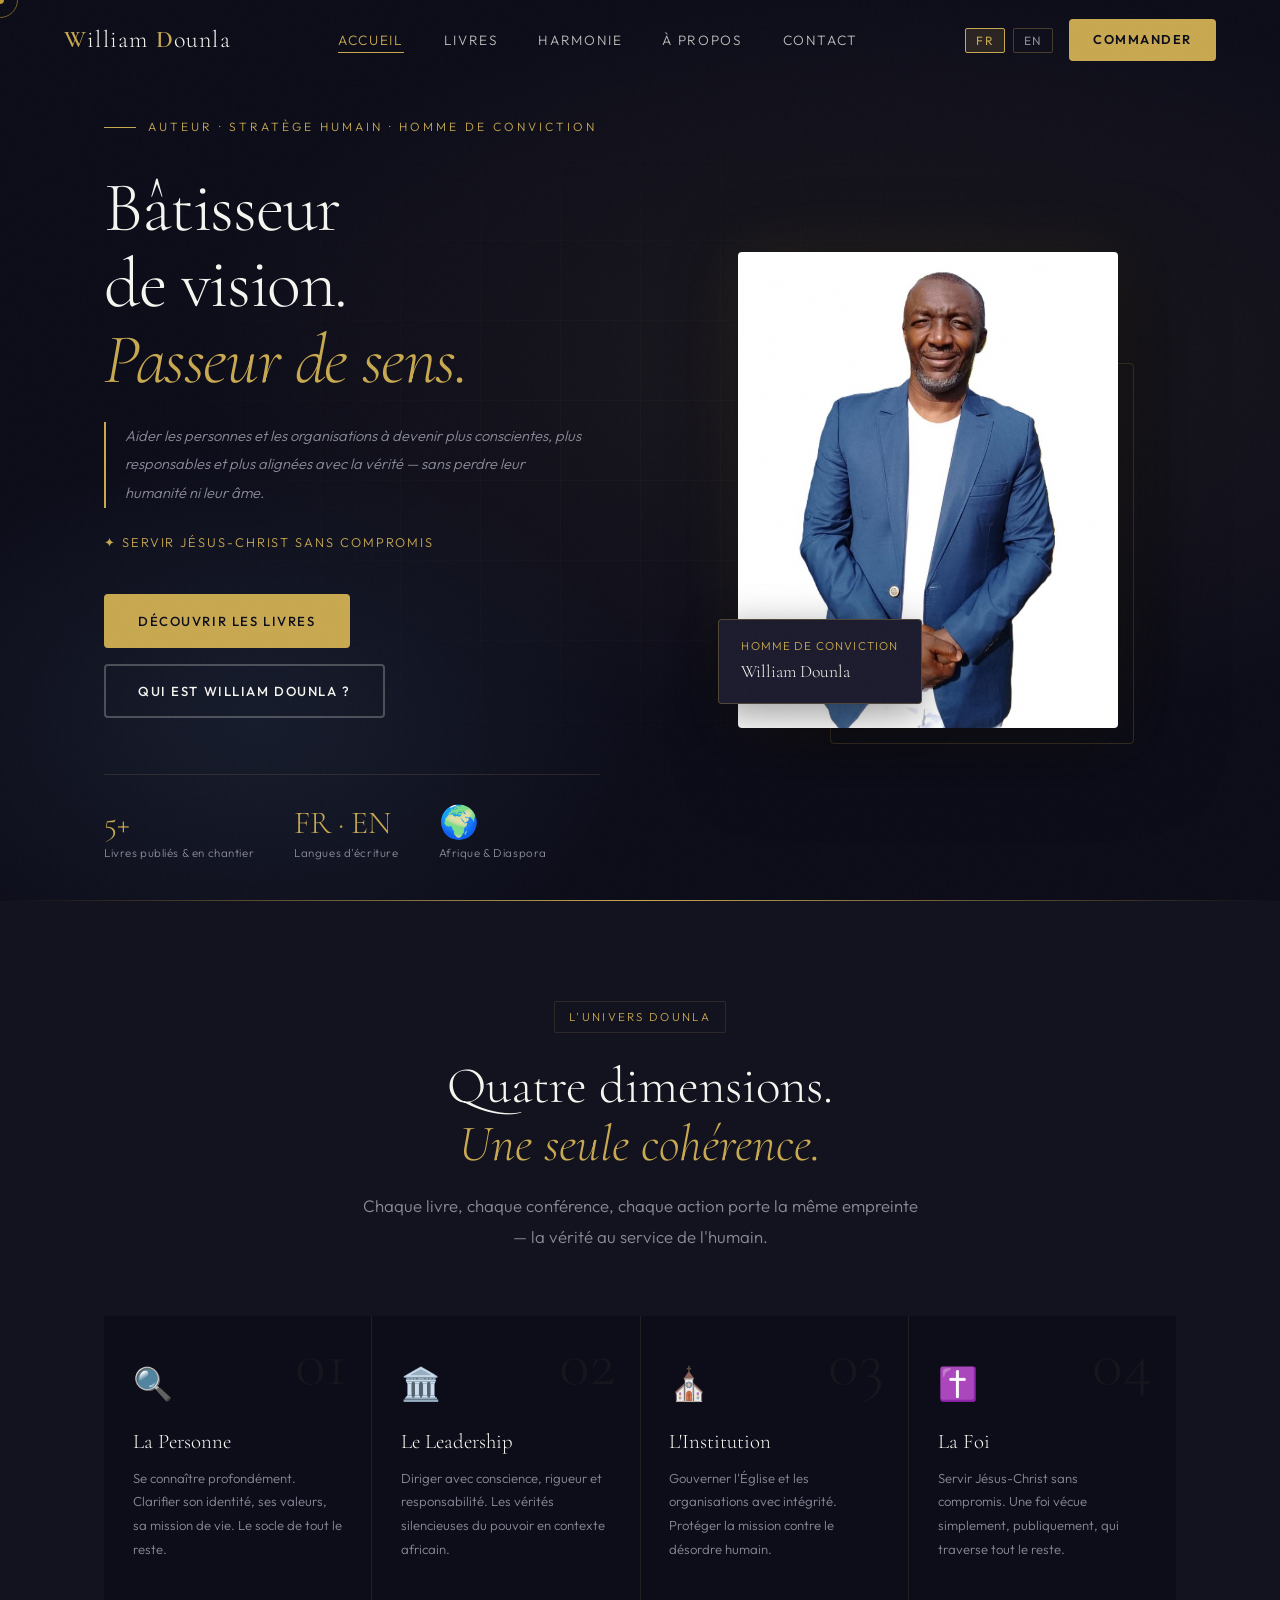
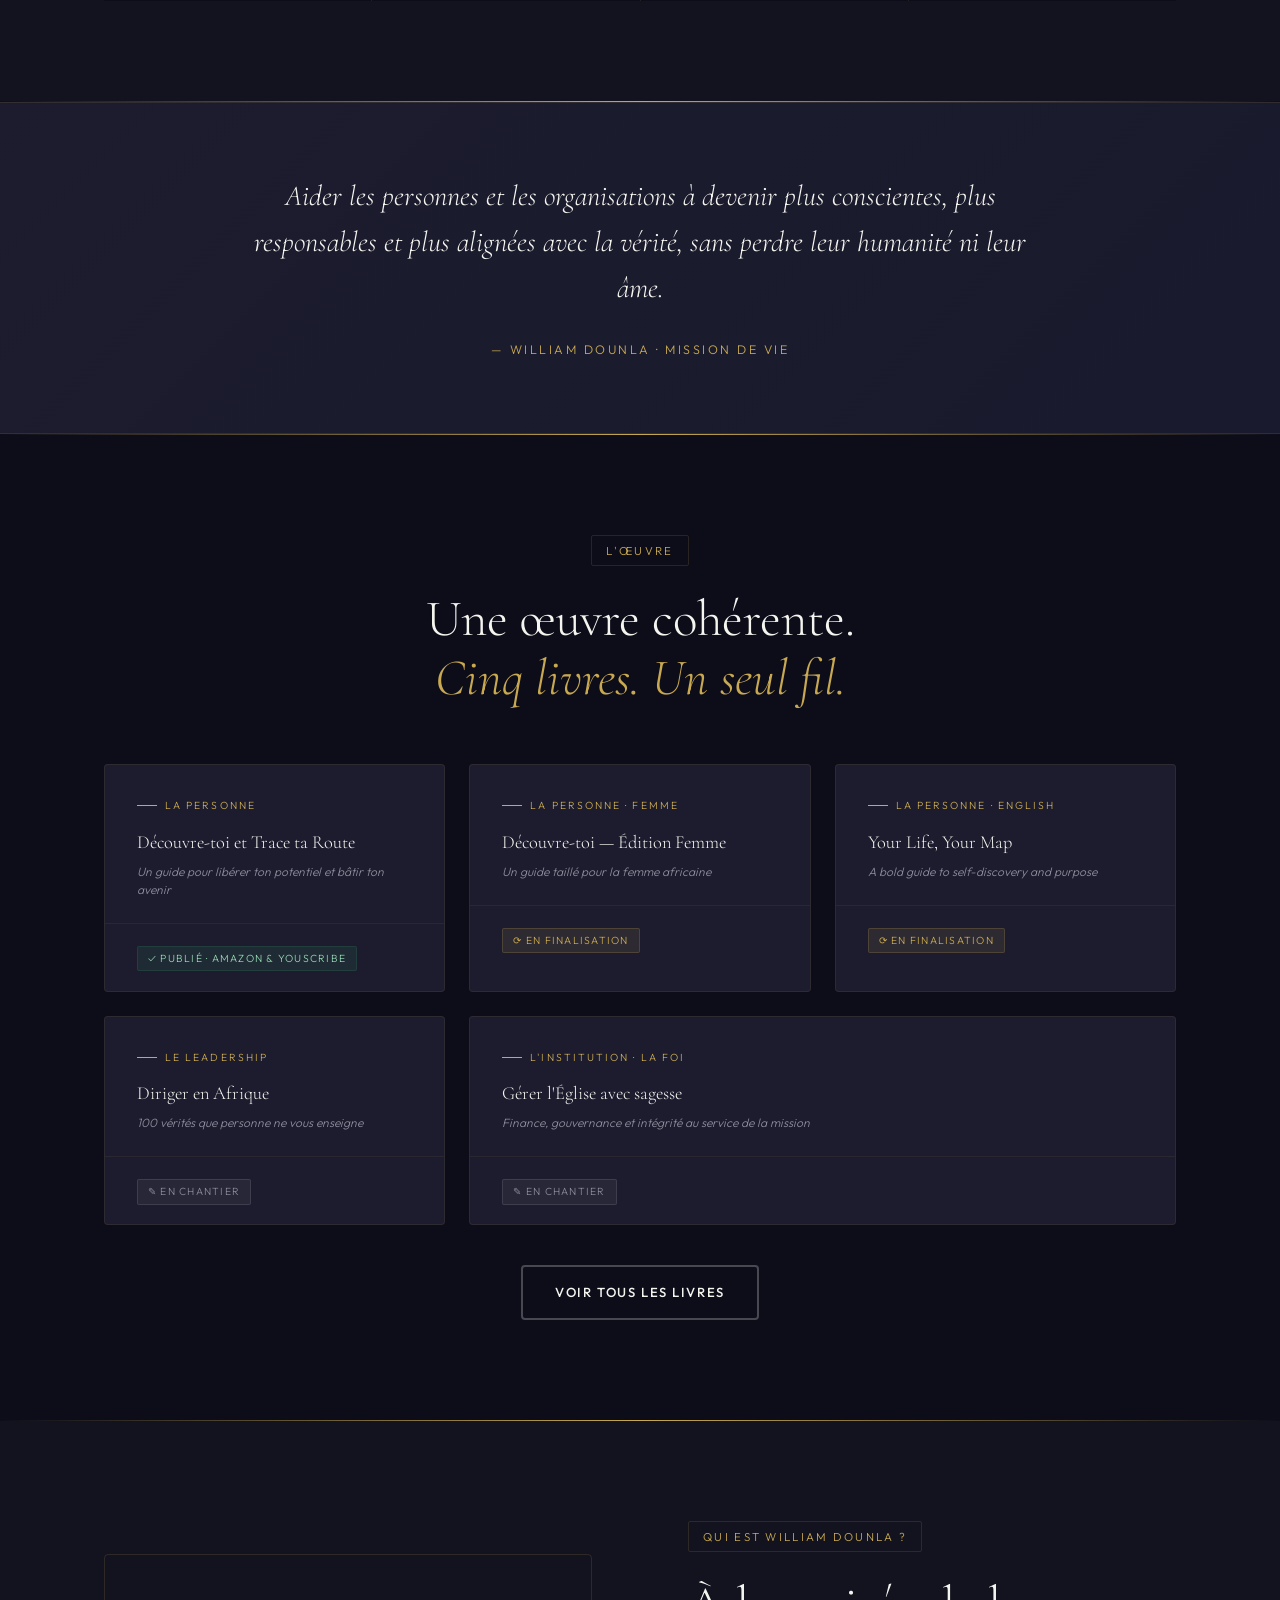
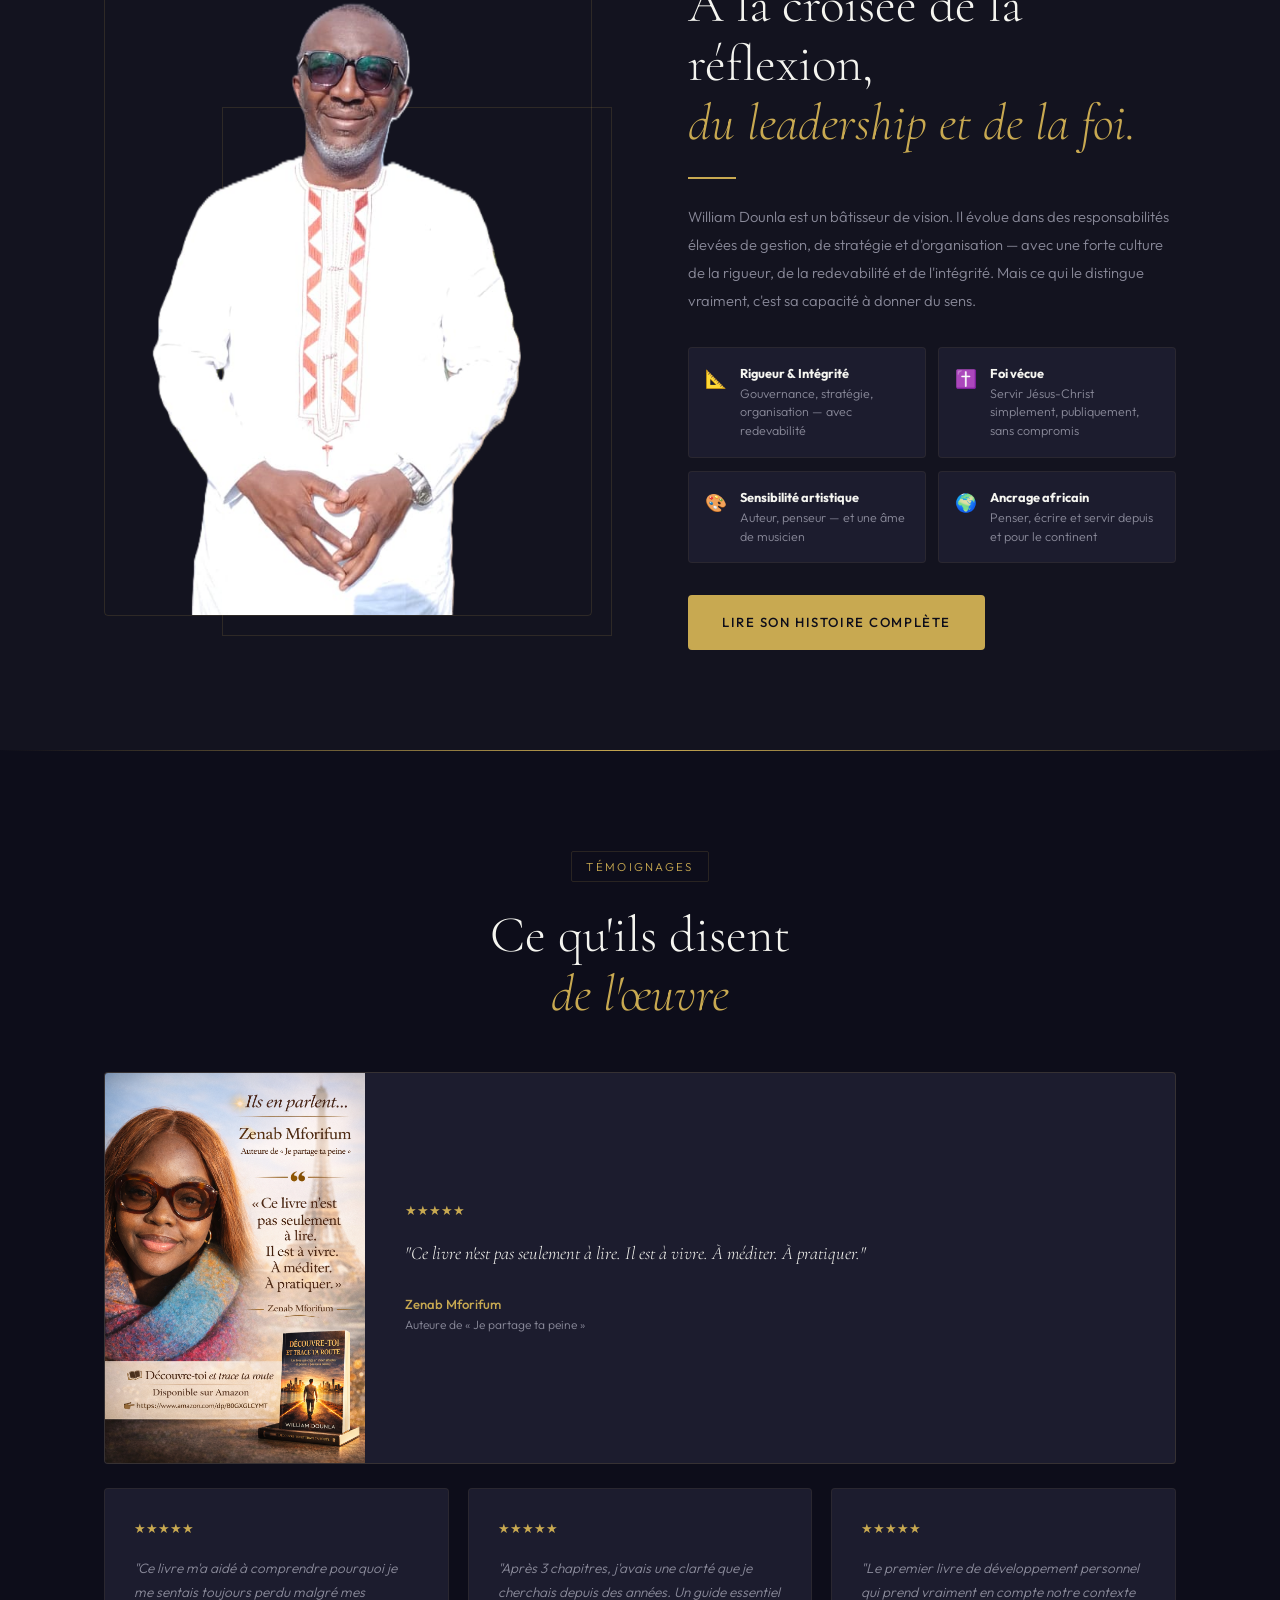
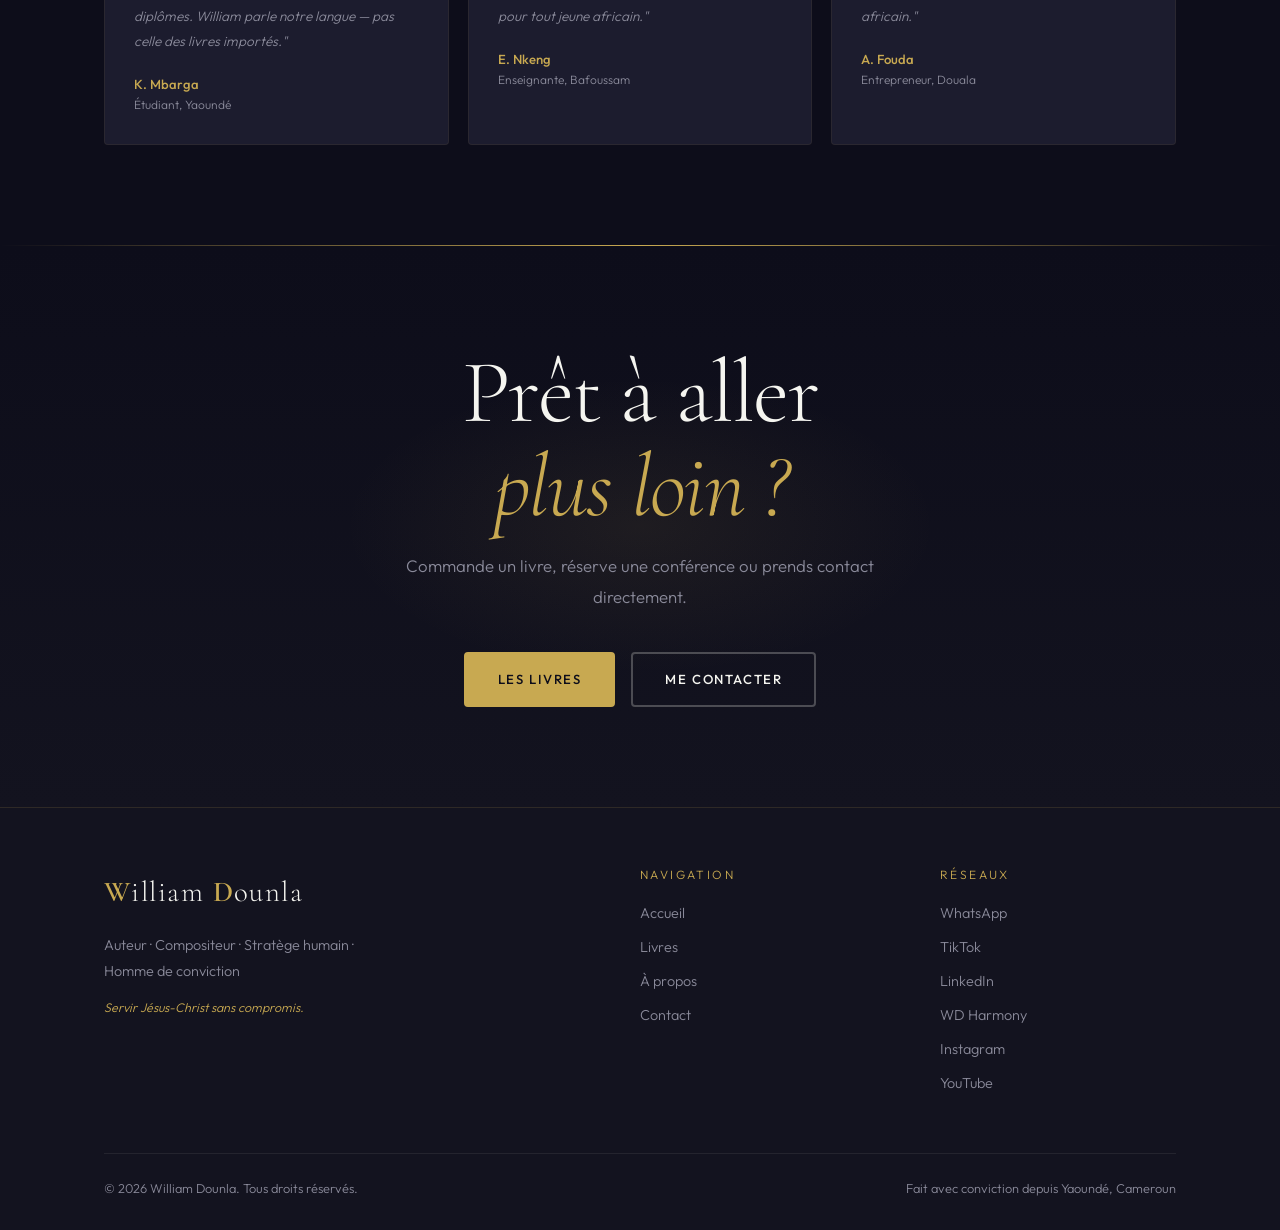
==== commit 4333df5c: "Rename index .html to index.html" ====
--- a/index.html
+++ b/index.html
@@ -86,12 +86,14 @@
 </head>
 <body>
 <div class="cursor"><div class="cursor-dot" style="position:fixed"></div><div class="cursor-ring" style="position:fixed"></div></div>
-<div class="mobile-menu"><button class="mobile-close">✕</button><a id="mob-accueil" href="index.html">Accueil</a><a id="mob-livre" href="livre.html">Livres</a><a id="mob-apropos" href="apropos.html">À propos</a><a id="mob-contact" href="contact.html">Contact</a></div>
+<div class="mobile-menu"><button class="mobile-close">✕</button><a id="mob-accueil" href="index.html">Accueil</a><a id="mob-livre" href="livre.html">Livres</a><a id="mob-harmonie" href="harmonie.html">Harmonie</a>
+  <a id="mob-apropos" href="apropos.html">À propos</a><a id="mob-contact" href="contact.html">Contact</a></div>
 <nav>
   <a class="nav-logo" href="index.html">W<span>illiam </span>D<span>ounla</span></a>
   <ul class="nav-links">
     <li><a id="nav-accueil" href="index.html" class="active">Accueil</a></li>
     <li><a id="nav-livre" href="livre.html">Livres</a></li>
+    <li><a id="nav-harmonie" href="harmonie.html">Harmonie</a></li>
     <li><a id="nav-apropos" href="apropos.html">À propos</a></li>
     <li><a id="nav-contact" href="contact.html">Contact</a></li>
   </ul>
